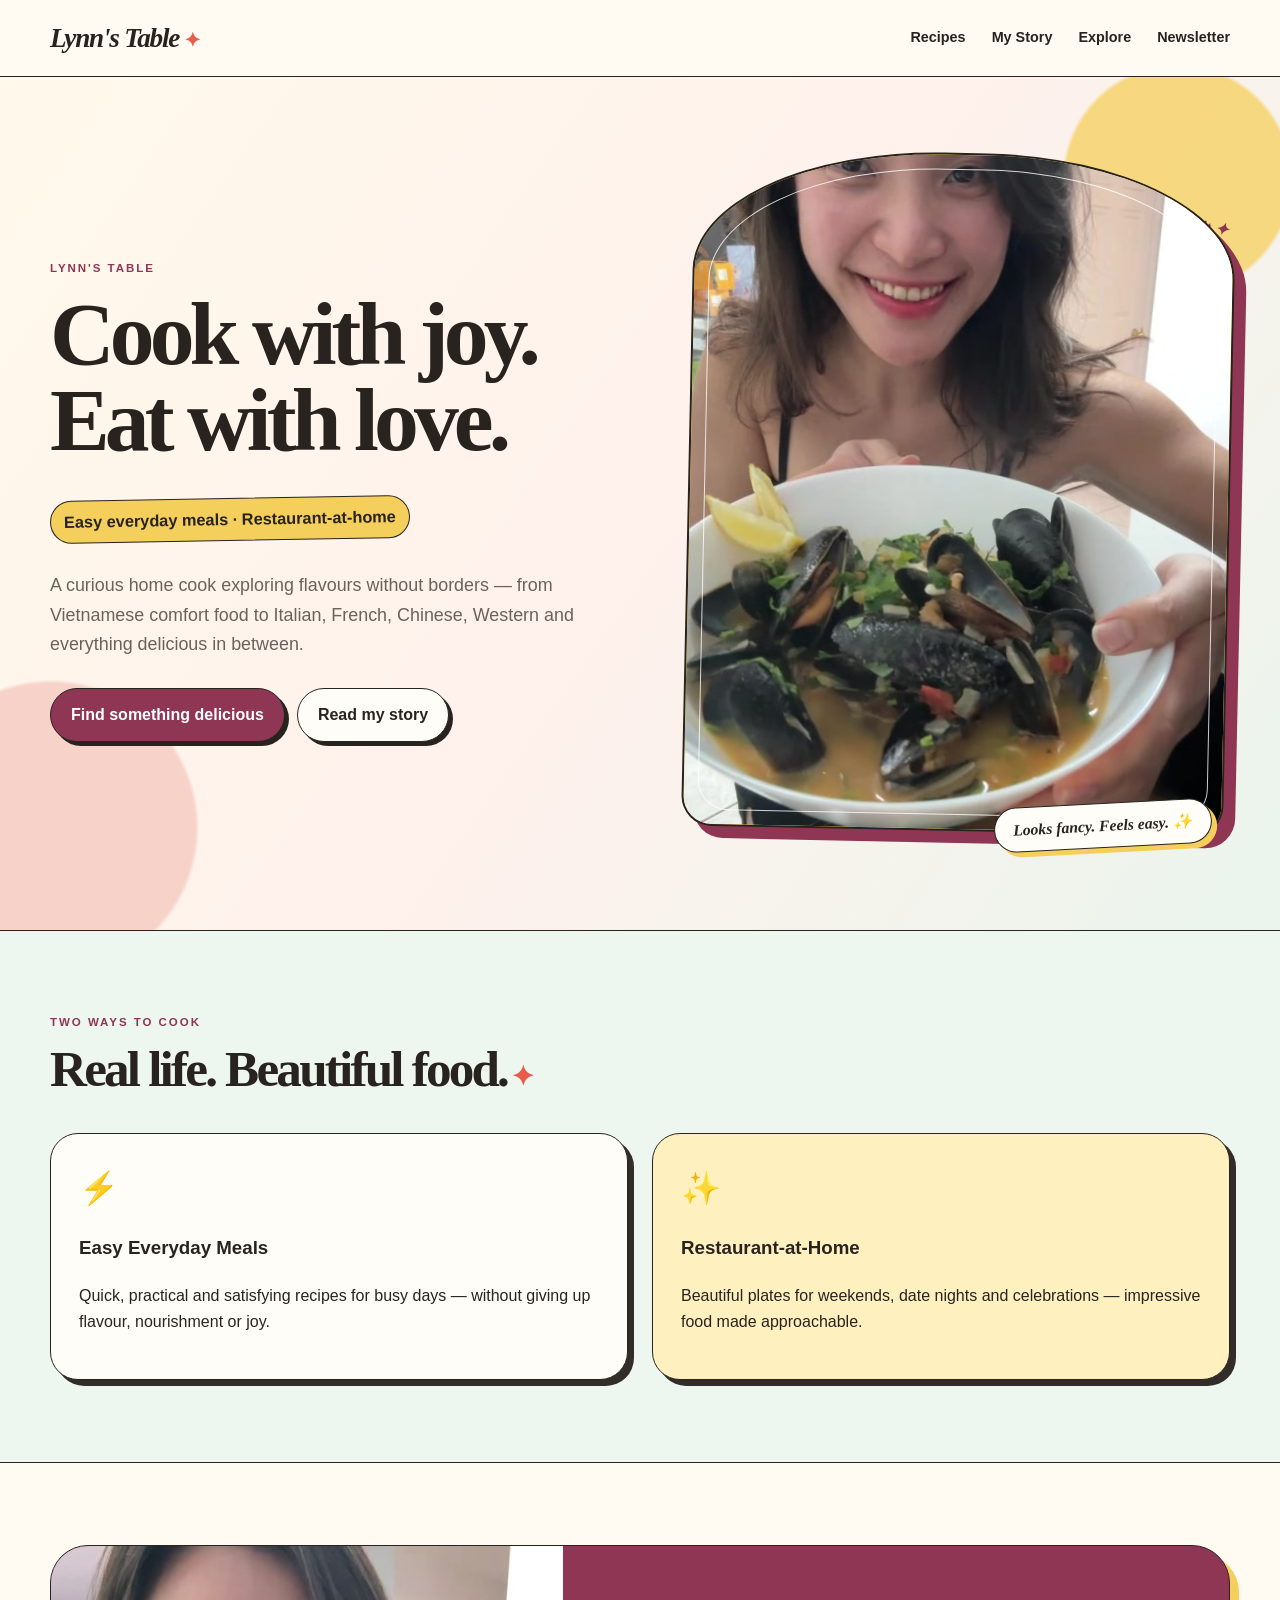
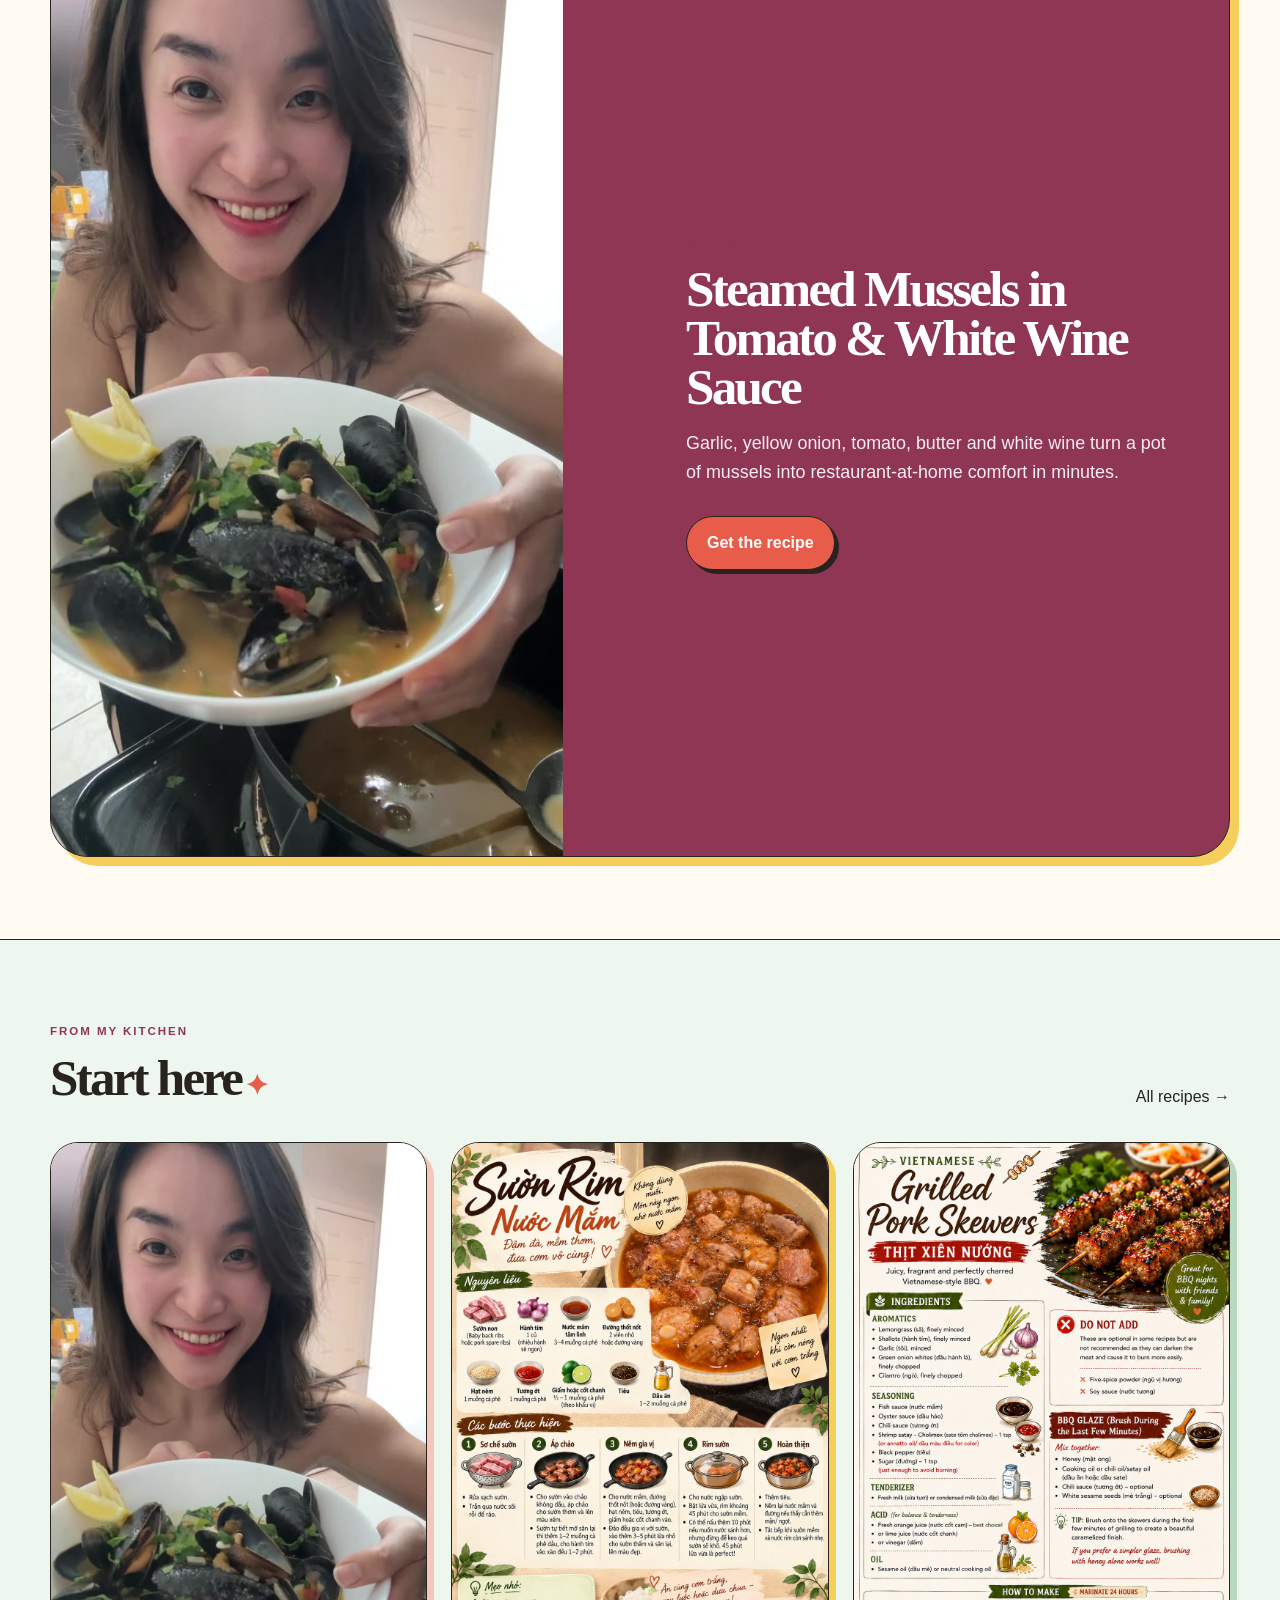
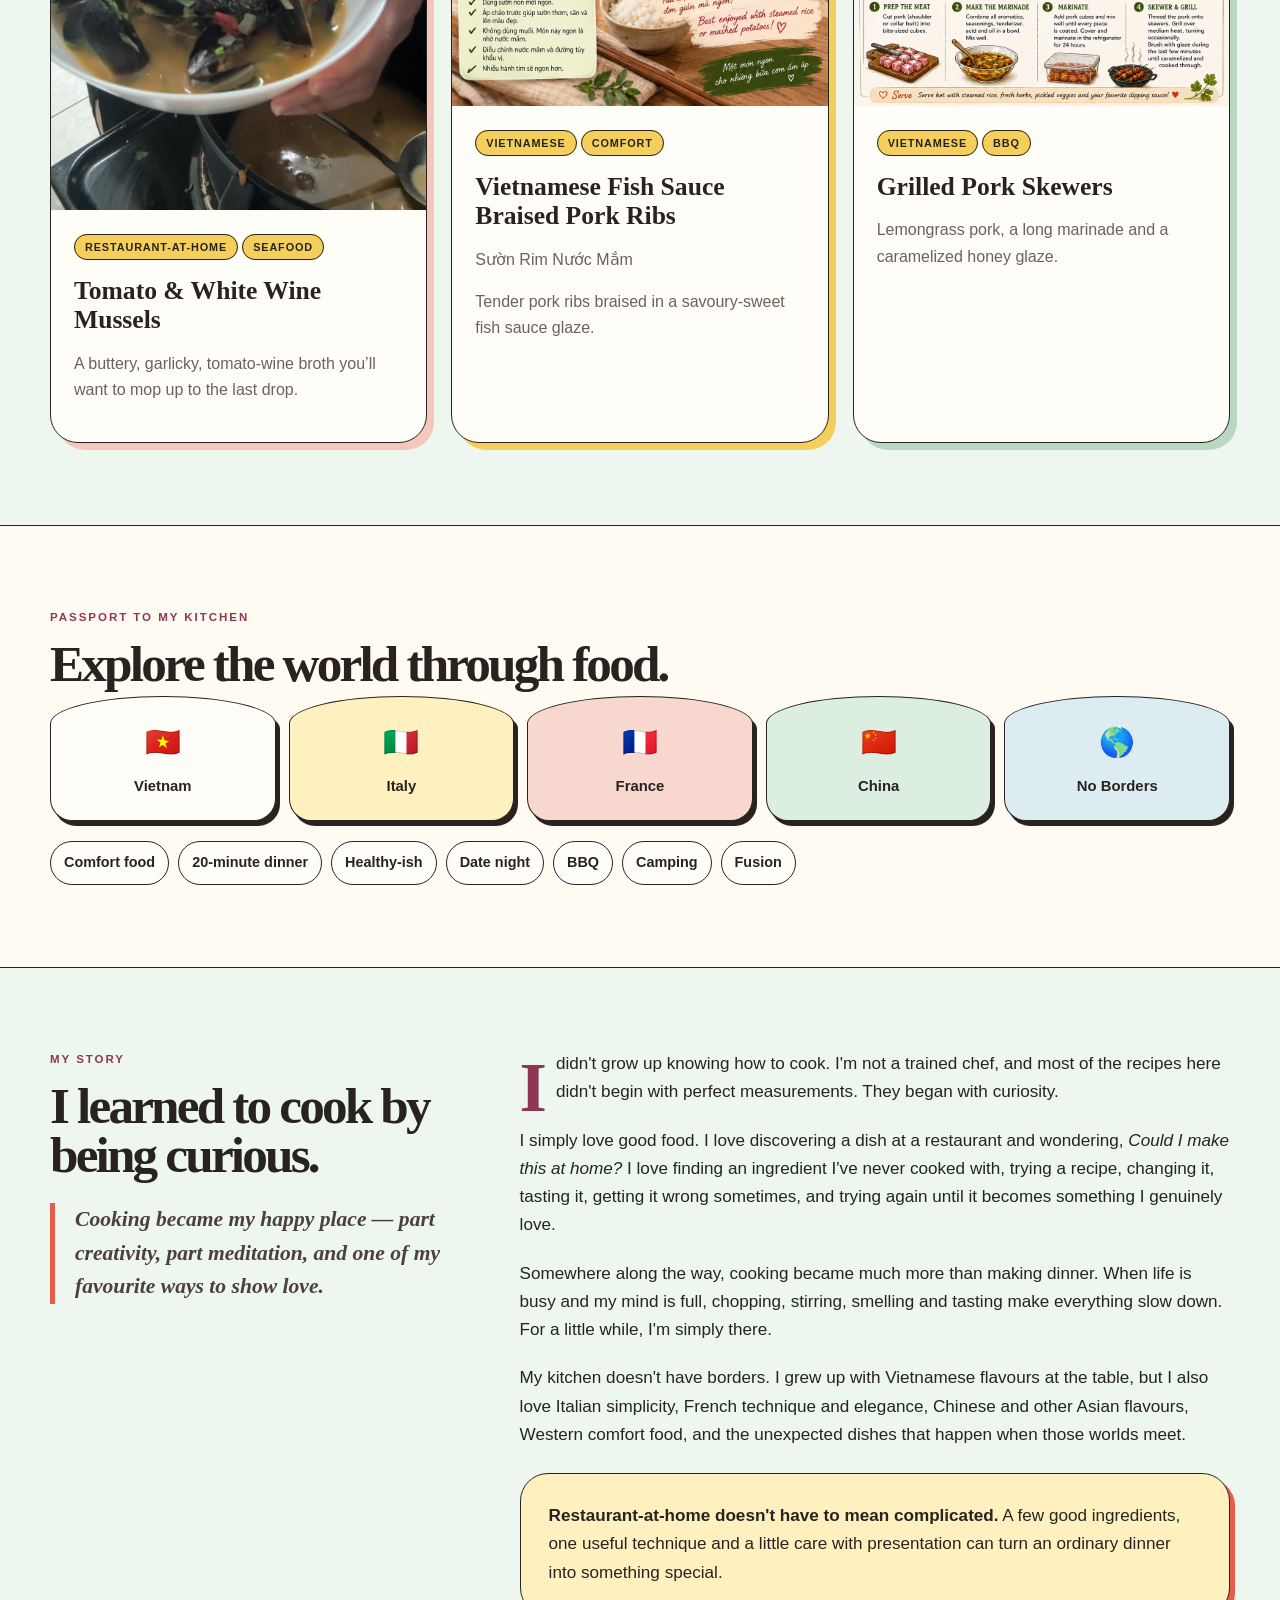
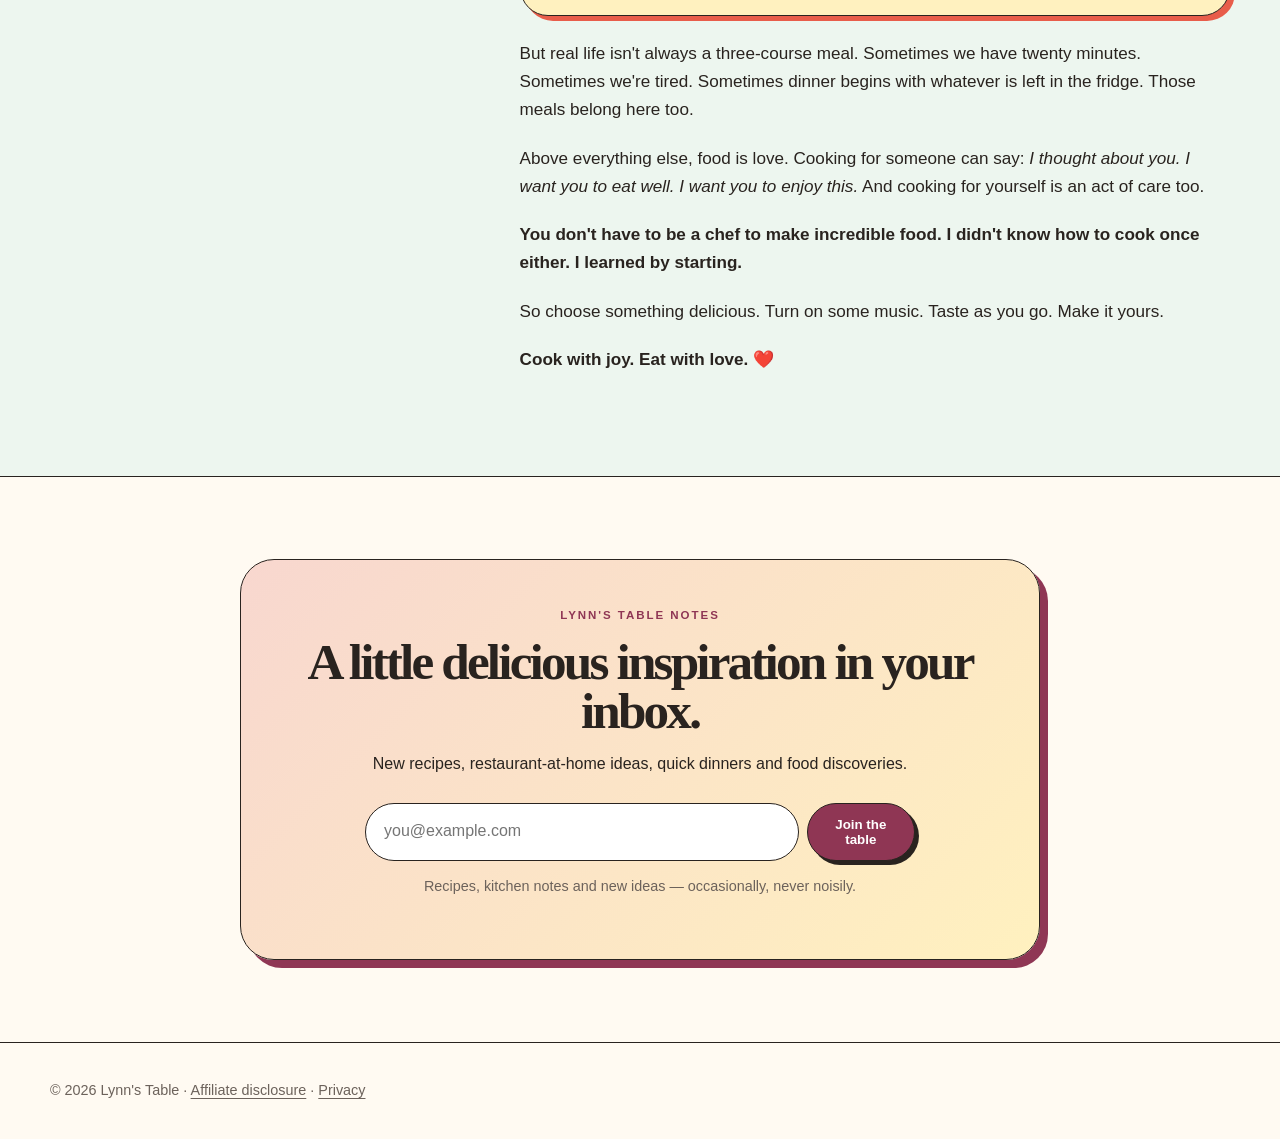
==== index.html @ 50ecd163 "Add files via upload Lynn's Table V5.2 — launch candidate" ====
<!doctype html><html lang="en"><head><meta charset="utf-8"><meta name="viewport" content="width=device-width,initial-scale=1"><title>Lynn's Table — Cook with joy. Eat with love.</title><meta name="description" content="Easy everyday meals and restaurant-at-home recipes inspired by flavours from around the world."><link rel="canonical" href="https://lynns-table.lytho-ht.workers.dev/"><meta property="og:type" content="website"><meta property="og:title" content="Lynn's Table — Cook with joy. Eat with love."><meta property="og:description" content="Easy everyday meals and restaurant-at-home recipes inspired by flavours from around the world."><meta property="og:url" content="https://lynns-table.lytho-ht.workers.dev/"><meta property="og:site_name" content="Lynn's Table"><meta name="twitter:card" content="summary_large_image"><link rel="stylesheet" href="style.css"></head><body><nav class="nav"><div class="container nav-inner"><a class="brand" href="index.html">Lynn's Table</a><div class="nav-links"><a href="recipes.html">Recipes</a><a href="index.html#story">My Story</a><a href="index.html#world">Explore</a><a href="index.html#newsletter">Newsletter</a></div><button class="menu-btn" aria-label="Open menu">☰</button></div></nav>
<header class="hero"><div class="container hero-grid"><div><div class="eyebrow">Lynn's Table</div><h1>Cook with joy.<br>Eat with love.</h1><div class="hero-sub">Easy everyday meals · Restaurant-at-home</div><p class="lead">A curious home cook exploring flavours without borders — from Vietnamese comfort food to Italian, French, Chinese, Western and everything delicious in between.</p><div class="cta-row"><a class="btn primary" href="recipes.html">Find something delicious</a><a class="btn ghost" href="#story">Read my story</a></div></div><div class="hero-visual"><div class="hero-frame"><img src="mussels-clean-7.jpg" alt="Lynn holding steamed mussels in tomato and white wine sauce"></div><div class="hero-note">Looks fancy. Feels easy. ✨</div></div></div></header>
<section class="section alt"><div class="container"><div class="section-head"><div><div class="eyebrow">Two ways to cook</div><h2>Real life. Beautiful food.</h2></div></div><div class="grid-2"><div class="promise"><div class="icon">⚡</div><h3>Easy Everyday Meals</h3><p>Quick, practical and satisfying recipes for busy days — without giving up flavour, nourishment or joy.</p></div><div class="promise"><div class="icon">✨</div><h3>Restaurant-at-Home</h3><p>Beautiful plates for weekends, date nights and celebrations — impressive food made approachable.</p></div></div></div></section>
<section class="section"><div class="container"><div class="feature-banner"><img src="mussels-clean-7.jpg" alt="Steamed mussels"><div class="feature-copy"><div class="eyebrow">New recipe</div><h2>Steamed Mussels in Tomato & White Wine Sauce</h2><p class="lead">Garlic, yellow onion, tomato, butter and white wine turn a pot of mussels into restaurant-at-home comfort in minutes.</p><div class="cta-row"><a class="btn coral" href="steamed-mussels.html">Get the recipe</a></div></div></div></div></section>
<section class="section alt"><div class="container"><div class="section-head"><div><div class="eyebrow">From my kitchen</div><h2>Start here</h2></div><a href="recipes.html">All recipes →</a></div><div class="grid-3"><a class="card" href="steamed-mussels.html"><img src="mussels-clean-7.jpg" alt="Steamed mussels"><div class="card-body"><span class="tag">Restaurant-at-home</span><span class="tag">Seafood</span><h3>Tomato & White Wine Mussels</h3><p>A buttery, garlicky, tomato-wine broth you’ll want to mop up to the last drop.</p></div></a><a class="card" href="suon-rim.html"><img src="suon-rim-card.png" alt="Vietnamese Fish Sauce Braised Pork Ribs recipe card"><div class="card-body"><span class="tag">Vietnamese</span><span class="tag">Comfort</span><h3>Vietnamese Fish Sauce Braised Pork Ribs</h3><p class="vn-name" lang="vi">Sườn Rim Nước Mắm</p><p>Tender pork ribs braised in a savoury-sweet fish sauce glaze.</p></div></a><a class="card" href="pork-skewers.html"><img src="pork-skewers-card.png" alt="Vietnamese pork skewers"><div class="card-body"><span class="tag">Vietnamese</span><span class="tag">BBQ</span><h3>Grilled Pork Skewers</h3><p>Lemongrass pork, a long marinade and a caramelized honey glaze.</p></div></a></div></div></section>
<section class="section" id="world"><div class="container"><div class="eyebrow">Passport to my kitchen</div><h2>Explore the world through food.</h2><div class="world-grid"><div class="world-card">🇻🇳<strong>Vietnam</strong></div><div class="world-card">🇮🇹<strong>Italy</strong></div><div class="world-card">🇫🇷<strong>France</strong></div><div class="world-card">🇨🇳<strong>China</strong></div><div class="world-card">🌎<strong>No Borders</strong></div></div><div class="chips" style="margin-top:20px"><span class="chip">Comfort food</span><span class="chip">20-minute dinner</span><span class="chip">Healthy-ish</span><span class="chip">Date night</span><span class="chip">BBQ</span><span class="chip">Camping</span><span class="chip">Fusion</span></div></div></section>
<section class="section alt" id="story"><div class="container story"><div class="story-sticky"><div class="eyebrow">My story</div><h2>I learned to cook by being curious.</h2><div class="quote">Cooking became my happy place — part creativity, part meditation, and one of my favourite ways to show love.</div></div><div class="story-copy"><p class="dropcap">I didn't grow up knowing how to cook. I'm not a trained chef, and most of the recipes here didn't begin with perfect measurements. They began with curiosity.</p><p>I simply love good food. I love discovering a dish at a restaurant and wondering, <em>Could I make this at home?</em> I love finding an ingredient I've never cooked with, trying a recipe, changing it, tasting it, getting it wrong sometimes, and trying again until it becomes something I genuinely love.</p><p>Somewhere along the way, cooking became much more than making dinner. When life is busy and my mind is full, chopping, stirring, smelling and tasting make everything slow down. For a little while, I'm simply there.</p><p>My kitchen doesn't have borders. I grew up with Vietnamese flavours at the table, but I also love Italian simplicity, French technique and elegance, Chinese and other Asian flavours, Western comfort food, and the unexpected dishes that happen when those worlds meet.</p><div class="callout"><strong>Restaurant-at-home doesn't have to mean complicated.</strong> A few good ingredients, one useful technique and a little care with presentation can turn an ordinary dinner into something special.</div><p>But real life isn't always a three-course meal. Sometimes we have twenty minutes. Sometimes we're tired. Sometimes dinner begins with whatever is left in the fridge. Those meals belong here too.</p><p>Above everything else, food is love. Cooking for someone can say: <em>I thought about you. I want you to eat well. I want you to enjoy this.</em> And cooking for yourself is an act of care too.</p><p><strong>You don't have to be a chef to make incredible food. I didn't know how to cook once either. I learned by starting.</strong></p><p>So choose something delicious. Turn on some music. Taste as you go. Make it yours.</p><p><strong>Cook with joy. Eat with love. ❤️</strong></p></div></div></section>
<section class="section" id="newsletter"><div class="container newsletter"><div class="eyebrow">Lynn's Table Notes</div><h2>A little delicious inspiration in your inbox.</h2><p>New recipes, restaurant-at-home ideas, quick dinners and food discoveries.</p><form id="newsletterForm"><input type="email" placeholder="you@example.com" required><button class="btn primary" type="submit">Join the table</button></form><p class="note">Recipes, kitchen notes and new ideas — occasionally, never noisily.</p></div></section>
<footer class="footer"><div class="container">© 2026 Lynn's Table · <a href="disclosure.html">Affiliate disclosure</a> · <a href="privacy.html">Privacy</a></div></footer><script src="script.js"></script></body></html>
---- style.css ----
*{box-sizing:border-box}html{scroll-behavior:smooth}
:root{
 --ink:#29231f;--cream:#fffaf2;--paper:#fffdf8;--tomato:#e85d4a;
 --butter:#f5cf5b;--sage:#b9d8c0;--blush:#f4c7bd;--wine:#8f3654;
 --sky:#b9dbe5;--line:#29231f;--muted:#6c625b;
}
body{margin:0;color:var(--ink);background:var(--cream);font-family:"Trebuchet MS","Avenir Next",Arial,sans-serif;line-height:1.65}
img,video{max-width:100%;display:block}a{color:inherit;text-decoration:none}
.container{width:min(1180px,calc(100% - 40px));margin:auto}
.nav{position:sticky;top:0;z-index:20;background:rgba(255,250,242,.92);backdrop-filter:blur(18px);border-bottom:1.5px solid var(--ink)}
.nav-inner{height:76px;display:flex;align-items:center;justify-content:space-between}
.brand{font-family:Georgia,"Times New Roman",serif;font-style:italic;font-weight:800;font-size:1.7rem;letter-spacing:-.045em}
.brand:after{content:" ✦";font-family:Arial;font-style:normal;color:var(--tomato);font-size:.75em}
.nav-links{display:flex;gap:26px;font-size:.9rem;font-weight:800}
.nav-links a{position:relative}.nav-links a:after{content:"";position:absolute;left:0;right:100%;bottom:-5px;height:3px;background:var(--tomato);transition:.2s}
.nav-links a:hover:after{right:0}.menu-btn{display:none;border:0;background:none;font-size:1.5rem}
.hero{position:relative;overflow:hidden;padding:76px 0 82px;background:
 radial-gradient(circle at 92% 12%,rgba(245,207,91,.75) 0 8%,transparent 8.3%),
 radial-gradient(circle at 4% 88%,rgba(244,199,189,.75) 0 10%,transparent 10.3%),
 linear-gradient(125deg,#fff9eb 0%,#fff1ec 52%,#eaf5ed 100%)}
.hero:before{content:"bon appétit ✦";position:absolute;right:4%;top:16%;font:italic 700 1.05rem Georgia,serif;color:var(--wine);transform:rotate(8deg)}
.hero-grid,.recipe-hero{display:grid;grid-template-columns:1.03fr .97fr;gap:62px;align-items:center}
.eyebrow{text-transform:uppercase;letter-spacing:.17em;font-size:.72rem;font-weight:900;color:var(--wine);margin-bottom:12px}
.hero h1,.recipe-hero h1,h1,h2{font-family:Georgia,"Times New Roman",serif;letter-spacing:-.055em;line-height:.96;margin:.15em 0}
.hero h1{font-size:clamp(3.7rem,7vw,6.8rem);font-weight:800}
.hero h1 br+*{} h2{font-size:clamp(2.25rem,4vw,3.9rem)}
.hero-sub{display:inline-block;font-weight:900;font-size:1.02rem;margin:22px 0 12px;background:var(--butter);padding:7px 13px;border:1.5px solid var(--ink);border-radius:999px;transform:rotate(-1deg)}
.lead{font-size:1.12rem;color:var(--muted);max-width:720px}
.hero-frame{position:relative;border:2px solid var(--ink);border-radius:46% 46% 30px 30px/18% 18% 30px 30px;overflow:hidden;box-shadow:12px 12px 0 var(--wine);aspect-ratio:4/5;background:var(--butter);transform:rotate(1.2deg)}
.hero-frame:after{content:"";position:absolute;inset:14px;border:1px solid rgba(255,255,255,.8);border-radius:inherit;pointer-events:none}
.hero-frame img{width:100%;height:100%;object-fit:cover}
.hero-note{margin:-28px 18px 0 auto;width:max-content;position:relative;background:var(--paper);padding:12px 18px;border:1.5px solid var(--ink);border-radius:999px;box-shadow:5px 5px 0 var(--butter);font:italic 800 .98rem Georgia,serif;transform:rotate(-3deg)}
.cta-row{display:flex;flex-wrap:wrap;gap:12px;margin-top:28px}
.btn{display:inline-flex;align-items:center;justify-content:center;padding:13px 20px;border-radius:999px;font-weight:900;border:1.7px solid var(--ink);cursor:pointer;box-shadow:4px 4px 0 var(--ink);transition:.16s}
.btn:hover{transform:translate(2px,2px);box-shadow:2px 2px 0 var(--ink)}
.btn.primary{background:var(--wine);color:#fff}.btn.coral{background:var(--tomato);color:#fff}.btn.ghost{background:var(--paper)}
.section{padding:82px 0}.section.alt{background:#edf6ef;border-top:1.5px solid var(--ink);border-bottom:1.5px solid var(--ink)}
.section-head{display:flex;justify-content:space-between;align-items:flex-end;gap:20px;margin-bottom:32px}
.section-head h2:after{content:" ✦";color:var(--tomato);font-size:.55em}
.grid-2{display:grid;grid-template-columns:repeat(2,1fr);gap:24px}.grid-3{display:grid;grid-template-columns:repeat(3,1fr);gap:24px}
.promise,.panel,.callout,.recipe-card{background:var(--paper);border:1.5px solid var(--ink);border-radius:28px;padding:28px;box-shadow:6px 6px 0 rgba(41,35,31,.95)}
.promise:nth-child(2n){background:#fff1bf}.promise .icon{font-size:2rem}
.card{background:var(--paper);border:1.5px solid var(--ink);border-radius:28px;overflow:hidden;transition:.18s;display:block;box-shadow:7px 7px 0 var(--blush)}
.card:nth-child(2){box-shadow:7px 7px 0 var(--butter)}.card:nth-child(3){box-shadow:7px 7px 0 var(--sage)}
.card:hover{transform:translate(-2px,-5px);box-shadow:10px 12px 0 var(--wine)}
.card img{width:100%;aspect-ratio:4/3;object-fit:cover}.card-body{padding:21px}
.tag{font-size:.68rem;font-weight:900;text-transform:uppercase;letter-spacing:.08em;background:var(--butter);padding:6px 10px;border:1.3px solid var(--ink);border-radius:999px;margin-right:4px}
.card h3{font:800 1.55rem/1.15 Georgia,serif;margin:16px 0 7px}.card p{color:var(--muted)}
.world-grid{display:grid;grid-template-columns:repeat(5,1fr);gap:13px}
.world-card{padding:22px;border-radius:50% 50% 22px 22px/22% 22% 22px 22px;background:var(--paper);border:1.5px solid var(--ink);font-size:1.8rem;display:grid;gap:7px;box-shadow:4px 5px 0 var(--ink);text-align:center}
.world-card:nth-child(2){background:#fff1bf}.world-card:nth-child(3){background:#f8d7cf}.world-card:nth-child(4){background:#dceee0}.world-card:nth-child(5){background:#dcecf1}.world-card strong{font-size:.93rem}
.chips{display:flex;gap:9px;flex-wrap:wrap}.chip{padding:9px 13px;border:1.5px solid var(--ink);border-radius:999px;background:var(--paper);font-size:.9rem;font-weight:800}
.story{display:grid;grid-template-columns:.72fr 1.28fr;gap:70px}.story-sticky{position:sticky;top:110px;align-self:start}
.quote{font:italic 700 1.35rem/1.55 Georgia,serif;color:#4c403b;border-left:5px solid var(--tomato);padding-left:20px;margin-top:24px}
.story-copy{font-size:1.07rem}.story-copy p{margin:0 0 20px}.dropcap:first-letter{font:800 4.4rem/.72 Georgia,serif;float:left;padding:12px 9px 0 0;color:var(--wine)}
.callout{background:#fff1bf;margin:24px 0;box-shadow:5px 5px 0 var(--tomato)}
.newsletter{text-align:center;max-width:800px;padding:46px;border:1.5px solid var(--ink);border-radius:34px;background:linear-gradient(135deg,#f8d7cf,#fff1bf);box-shadow:8px 8px 0 var(--wine)}
.newsletter form{display:flex;gap:8px;margin:25px auto 0;max-width:550px}.newsletter input,.searchbar input{width:100%;border:1.5px solid var(--ink);border-radius:999px;padding:14px 18px;background:#fff;font:inherit}
.footer{padding:36px 0;border-top:1.5px solid var(--ink);color:var(--muted);font-size:.9rem}
.recipe-hero{padding:64px 0 46px}.recipe-hero>img,.recipe-hero .media{border:2px solid var(--ink);border-radius:38px 38px 38px 10px;width:100%;max-height:650px;object-fit:cover;box-shadow:10px 10px 0 var(--blush);background:var(--butter);min-height:360px;transform:rotate(.6deg)}
.recipe-hero h1{font-size:clamp(3rem,5.6vw,5.6rem);font-weight:800}.recipe-meta{display:flex;gap:9px;flex-wrap:wrap;margin:20px 0}
.meta{font-size:.84rem;background:#e6f2e9;border:1.3px solid var(--ink);border-radius:999px;padding:8px 12px;font-weight:900}
.recipe-layout{display:grid;grid-template-columns:.8fr 1.2fr;gap:30px;padding:24px 0 72px}.panel h2{font-size:2rem}.panel ul{padding-left:20px}.panel li{margin:8px 0}
.step{display:grid;grid-template-columns:44px 1fr;gap:14px;padding:17px 0;border-bottom:1.5px dashed #cdbfb6}
.step-num{width:38px;height:38px;border-radius:50%;background:var(--tomato);color:#fff;border:1.5px solid var(--ink);display:grid;place-items:center;font-weight:900;box-shadow:2px 2px 0 var(--ink)}
.step h3{font-family:Georgia,serif;margin:2px 0 4px}.step p{margin:0;color:var(--muted)}
.recipe-tools{display:flex;gap:9px;flex-wrap:wrap;margin:18px 0}
.video-wrap{position:relative;border:2px solid var(--ink);border-radius:32px;overflow:hidden;background:#1f1b19;box-shadow:9px 9px 0 var(--butter);max-width:430px;margin:auto}
.video-wrap:before{content:"playful kitchen cut ✦";position:absolute;z-index:2;left:14px;top:14px;background:rgba(255,250,242,.92);border:1px solid var(--ink);border-radius:999px;padding:5px 10px;font:italic 700 .78rem Georgia,serif}
.video-wrap video{width:100%;aspect-ratio:9/16;max-height:760px;object-fit:contain;margin:auto}
.vi-section{margin:34px 0 82px;padding:38px;background:#e8f3ea;border:1.5px solid var(--ink);border-radius:30px;box-shadow:7px 7px 0 var(--sage)}
.vi-section h2{font-size:2.3rem}.vi-grid{display:grid;grid-template-columns:.85fr 1.15fr;gap:24px}
.searchbar{max-width:720px;margin:22px 0 34px}.search-empty{display:none;padding:28px;border:1.5px dashed var(--ink);border-radius:20px;text-align:center}
.note{font-size:.9rem;color:var(--muted)}.print-only{display:none}.about-mini{padding:26px;border-radius:24px;background:var(--wine);color:white}.about-mini p{color:#f8ecef}
.recipe-card .small{color:var(--muted);font-size:.92rem}.recipe-card hr{border:0;border-top:1.5px dashed #cdbfb6;margin:20px 0}.recipe-card h3{font:800 1.7rem Georgia,serif;margin:0 0 10px}
.recipe-card .recipe-list{columns:2;column-gap:32px}.recipe-card .recipe-list li{break-inside:avoid}
.feature-banner{display:grid;grid-template-columns:1fr 1fr;gap:0;align-items:center;background:var(--wine);color:#fff;border:1.5px solid var(--ink);border-radius:38px;overflow:hidden;box-shadow:9px 9px 0 var(--butter)}
.feature-banner img{height:100%;min-height:460px;object-fit:cover}.feature-copy{padding:46px}.feature-copy .lead{color:#f8edf0}.footer a{text-decoration:underline;text-underline-offset:3px}
@media(max-width:850px){.hero-grid,.recipe-hero,.recipe-layout,.story,.feature-banner,.vi-grid{grid-template-columns:1fr}.nav-links{display:none;position:absolute;left:0;right:0;top:75px;background:var(--cream);padding:20px;border-bottom:1.5px solid var(--ink)}.nav-links.open{display:grid}.menu-btn{display:block}.hero{padding-top:50px}.hero-frame{max-width:560px}.world-grid{grid-template-columns:repeat(3,1fr)}.story-sticky{position:static}.recipe-hero>img{max-height:560px}.feature-banner img{min-height:340px}.recipe-layout{padding-top:8px}}
@media(max-width:620px){.container{width:min(100% - 26px,1180px)}.section{padding:58px 0}.hero h1{font-size:3.45rem}.grid-2,.grid-3{grid-template-columns:1fr}.world-grid{grid-template-columns:1fr 1fr}.newsletter{padding:28px 20px}.newsletter form{flex-direction:column}.panel,.vi-section,.recipe-card{padding:21px}.recipe-card .recipe-list{columns:1}.section-head{align-items:flex-start;flex-direction:column}.nav-inner{height:68px}.nav-links{top:67px}.feature-copy{padding:28px}.recipe-hero h1{font-size:3.05rem}.hero:before{display:none}}
@media print{.nav,.footer,.video-wrap,.recipe-tools,.vi-section{display:none!important}.recipe-layout{display:block}.panel,.recipe-card{box-shadow:none;border:1px solid #aaa}.print-only{display:block}}


/* V5.1 — recipe-card visibility + Vietnamese typography fixes */
:root{--display-font:Cambria,"Times New Roman","Noto Serif",serif}
h1,h2,.hero h1,.recipe-hero h1,.card h3,.panel h2,.recipe-card h3,.step h3,
.brand,.quote,.hero-note{font-family:var(--display-font)}
[lang="vi"],.vi-section,.vn-name,.recipe-vn-title{
  font-family:"Segoe UI","Arial","Noto Sans",sans-serif;
  font-variant-ligatures:none;
  text-rendering:optimizeLegibility;
}
.vi-section h2,.vi-section h3{
  font-family:"Segoe UI","Arial","Noto Sans",sans-serif;
  letter-spacing:-.025em;
  line-height:1.18;
}
.recipe-vn-title{
  margin:.5rem 0 1rem;
  font-size:1.35rem;
  font-weight:800;
  color:var(--wine);
}
.recipe-index-grid{
  display:grid;
  grid-template-columns:repeat(2,minmax(0,1fr));
  gap:34px;
  align-items:start;
}
.recipe-index-grid .card{
  overflow:hidden;
  border-radius:30px;
}
.recipe-index-grid .card img{
  width:100%;
  height:auto;
  aspect-ratio:auto;
  object-fit:contain;
  object-position:top center;
  background:#f8f1e7;
  border-bottom:1.5px solid var(--ink);
}
.recipe-index-grid .card-body{padding:24px 26px 28px}
.recipe-index-grid .card h3{
  font-size:clamp(1.6rem,2.2vw,2.25rem);
  line-height:1.08;
  margin:17px 0 8px;
}
.recipe-index-grid .card p{
  font-size:1.02rem;
  line-height:1.55;
  margin:.4rem 0 0;
}
.recipe-index-grid .vn-name{
  color:var(--wine);
  font-size:1.05rem;
  font-weight:800;
  margin-top:0;
}
.recipe-hero .full-recipe-art{
  width:100%;
  height:auto;
  max-height:none;
  min-height:0;
  object-fit:contain;
  object-position:top center;
  aspect-ratio:auto;
  background:#f8f1e7;
}
@media(max-width:760px){
 .recipe-index-grid{grid-template-columns:1fr;gap:28px}
 .recipe-index-grid .card h3{font-size:1.7rem}
}


/* V5.2 launch-candidate polish */
:focus-visible{outline:3px solid var(--wine);outline-offset:4px}
.nav-links a,.btn,.card{touch-action:manipulation}
.vn-name{font-family:"Segoe UI","Arial","Noto Sans",sans-serif!important}
.grid-3 .card img{
  height:auto;
  aspect-ratio:auto;
  object-fit:contain;
  object-position:top center;
}
.grid-3 .card-body{padding:23px}
.grid-3 .card h3{font-size:clamp(1.45rem,2vw,1.85rem)}
@media(max-width:850px){
 .grid-3{grid-template-columns:1fr}
 .grid-3 .card{max-width:680px;width:100%;margin-inline:auto}
}
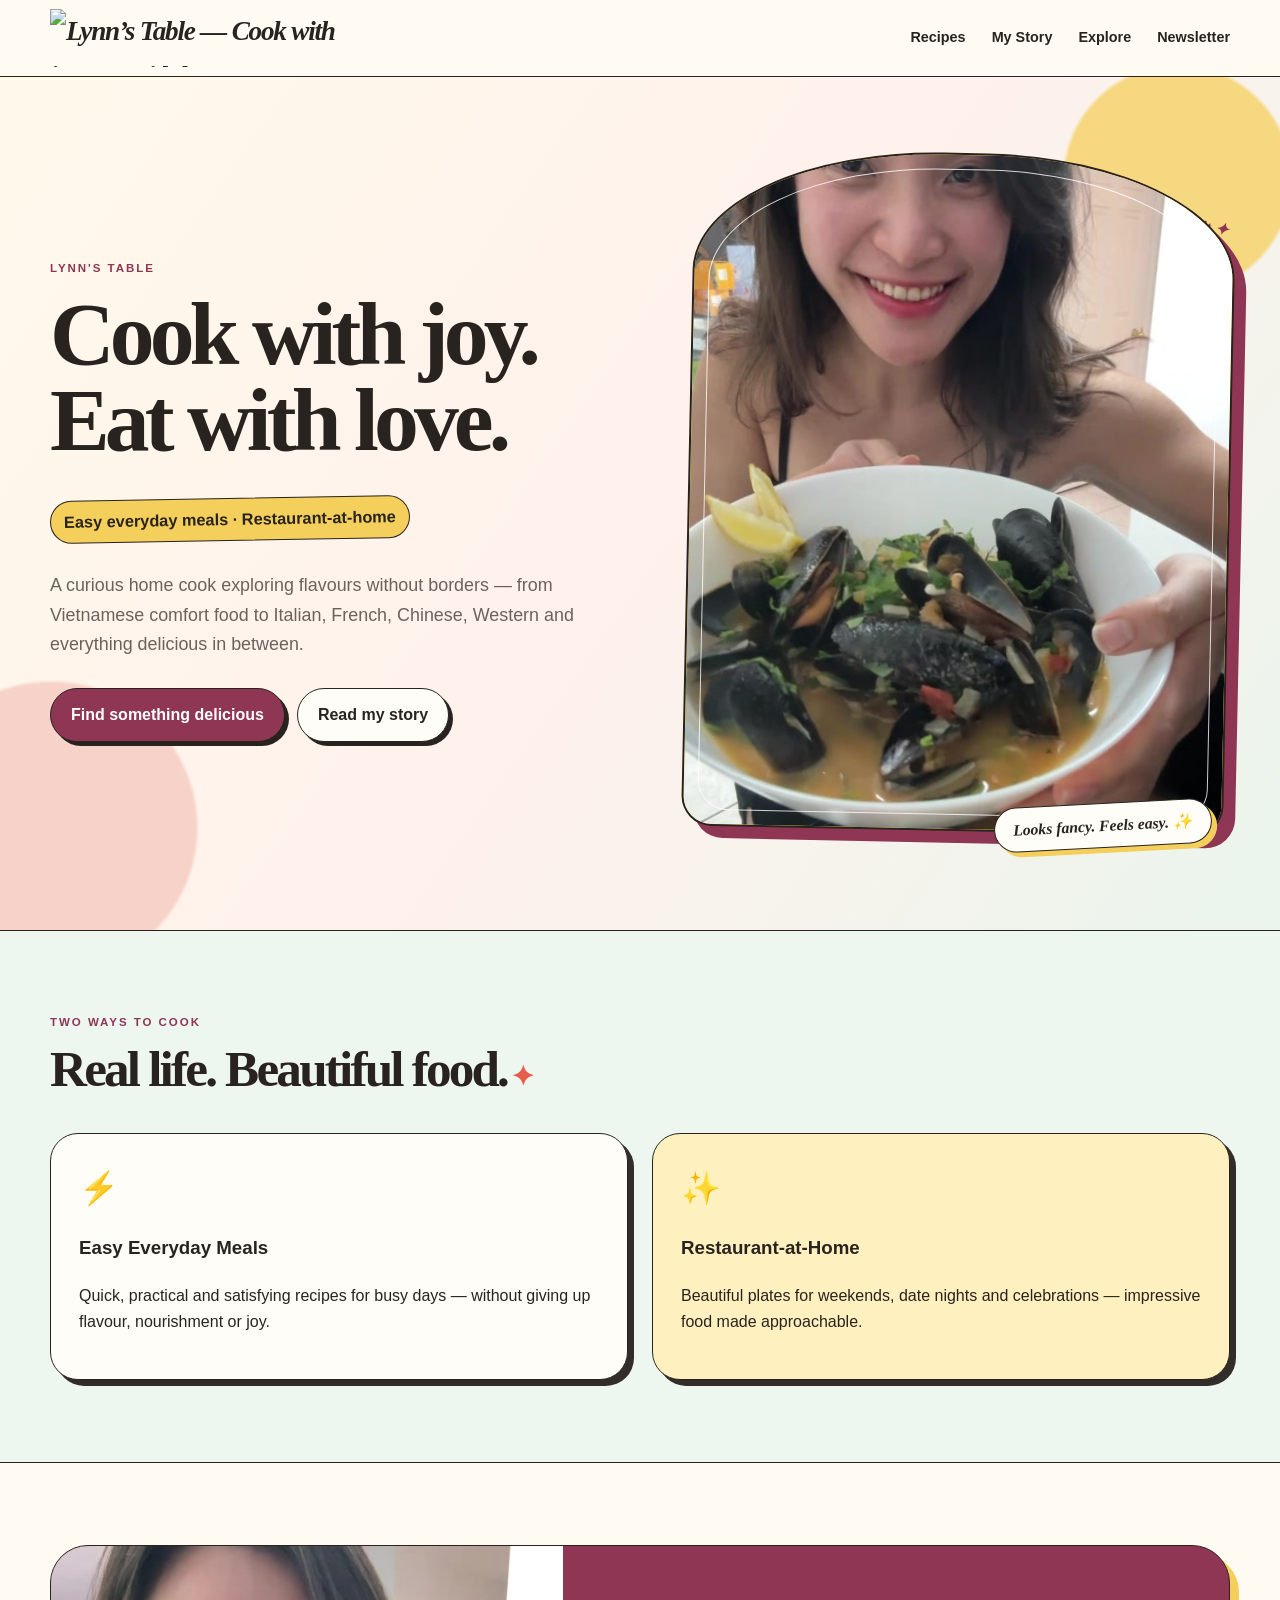
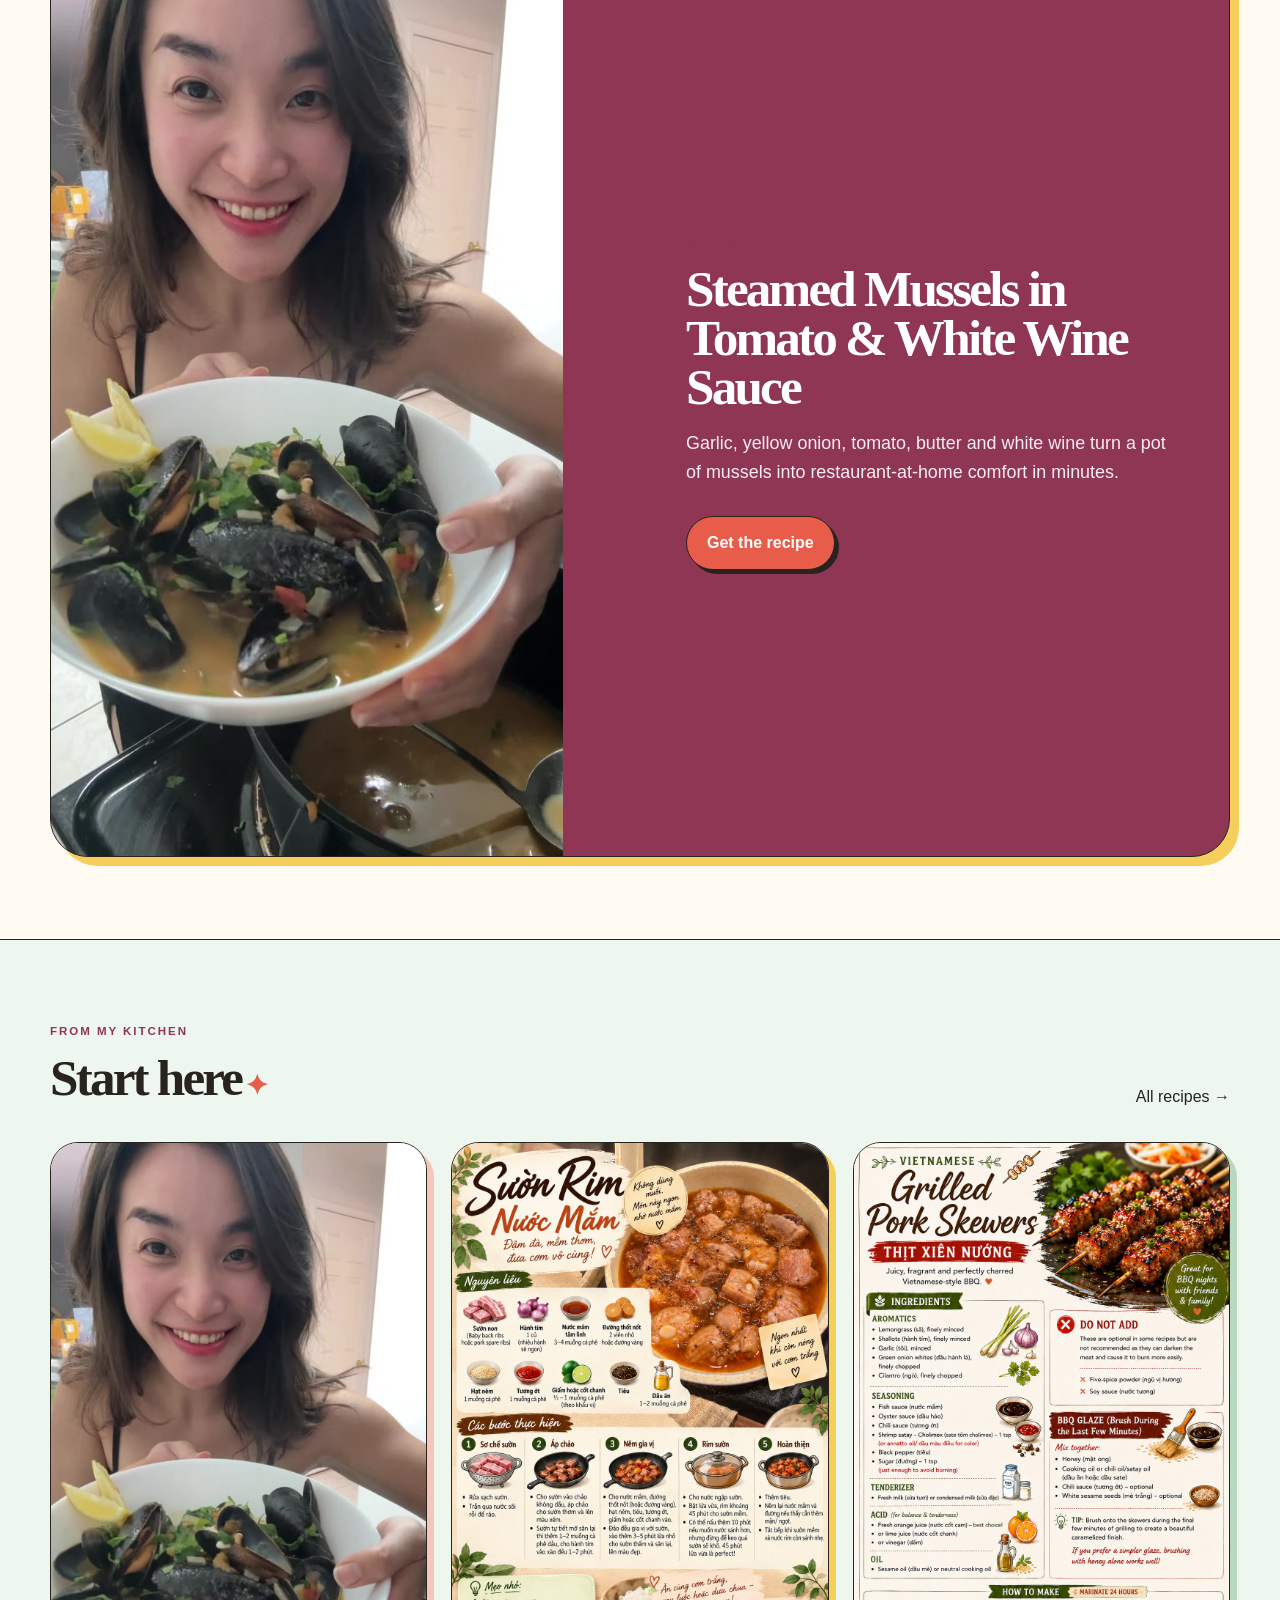
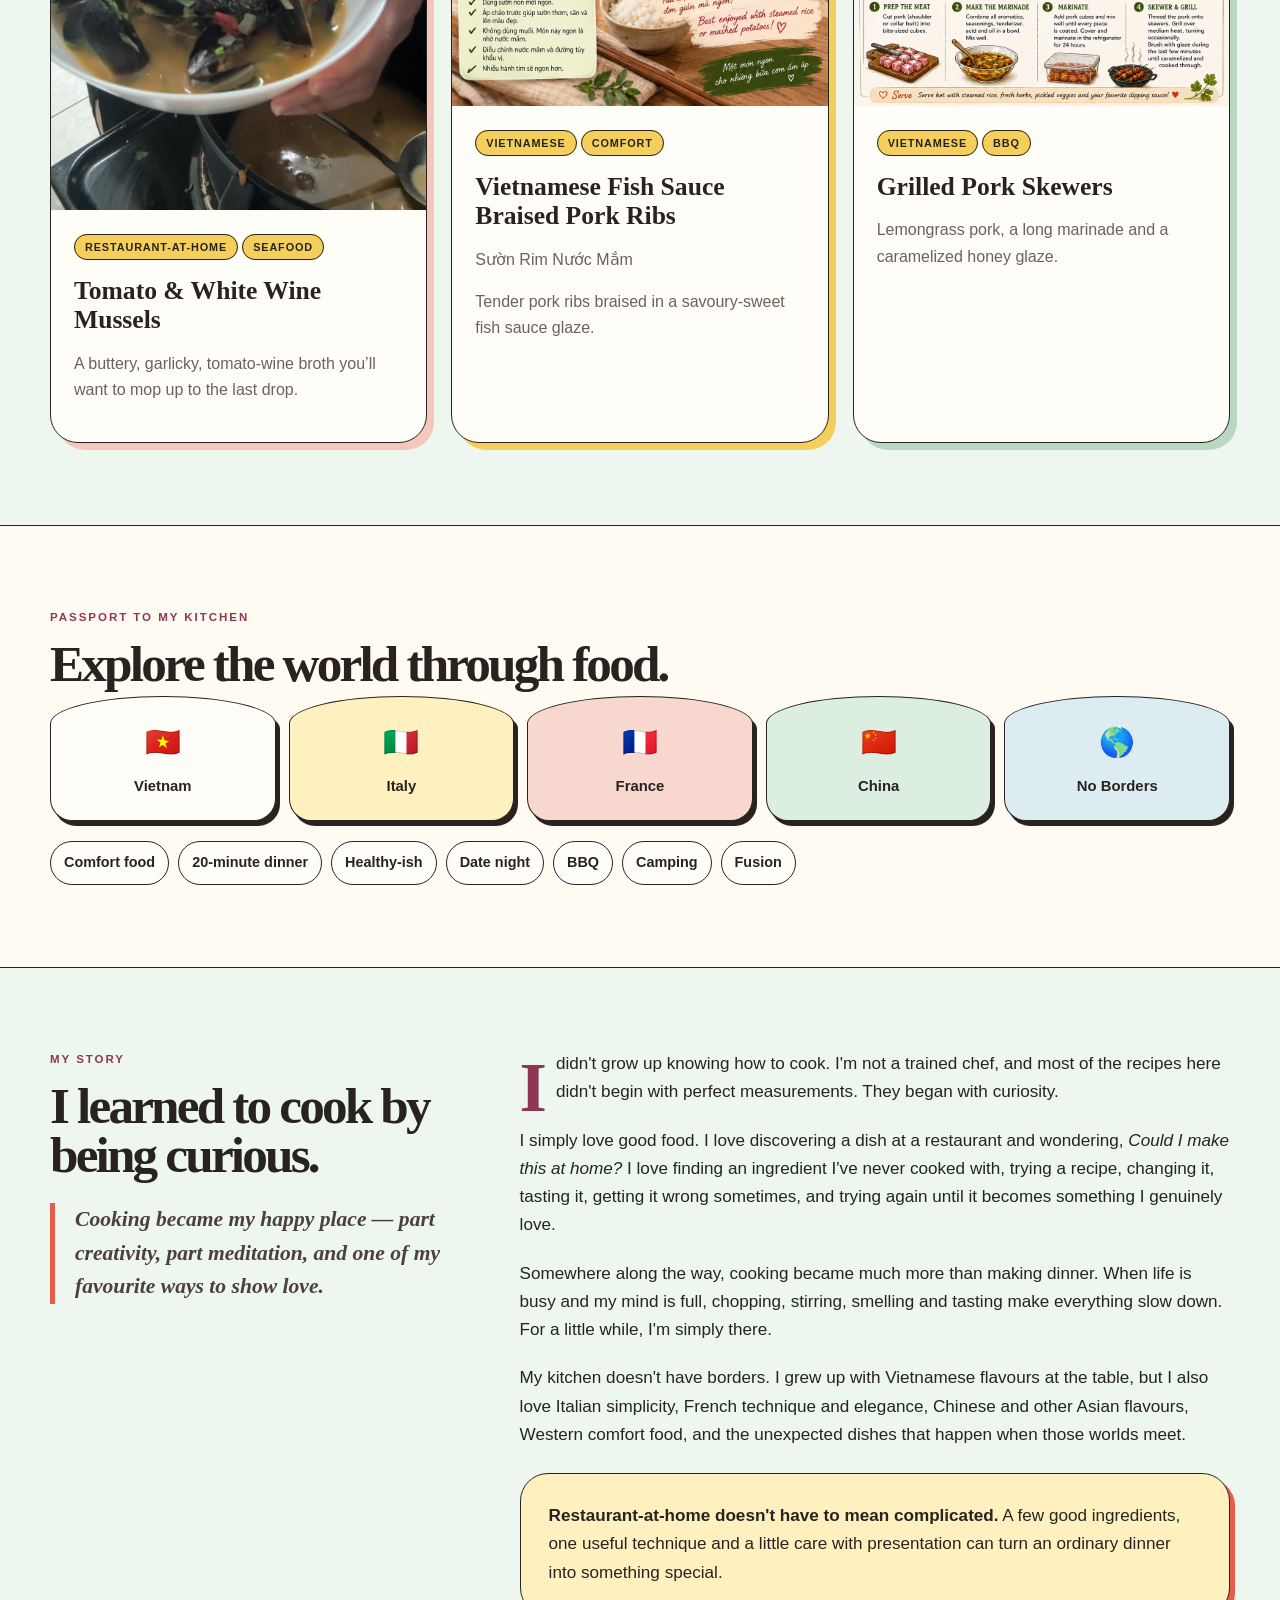
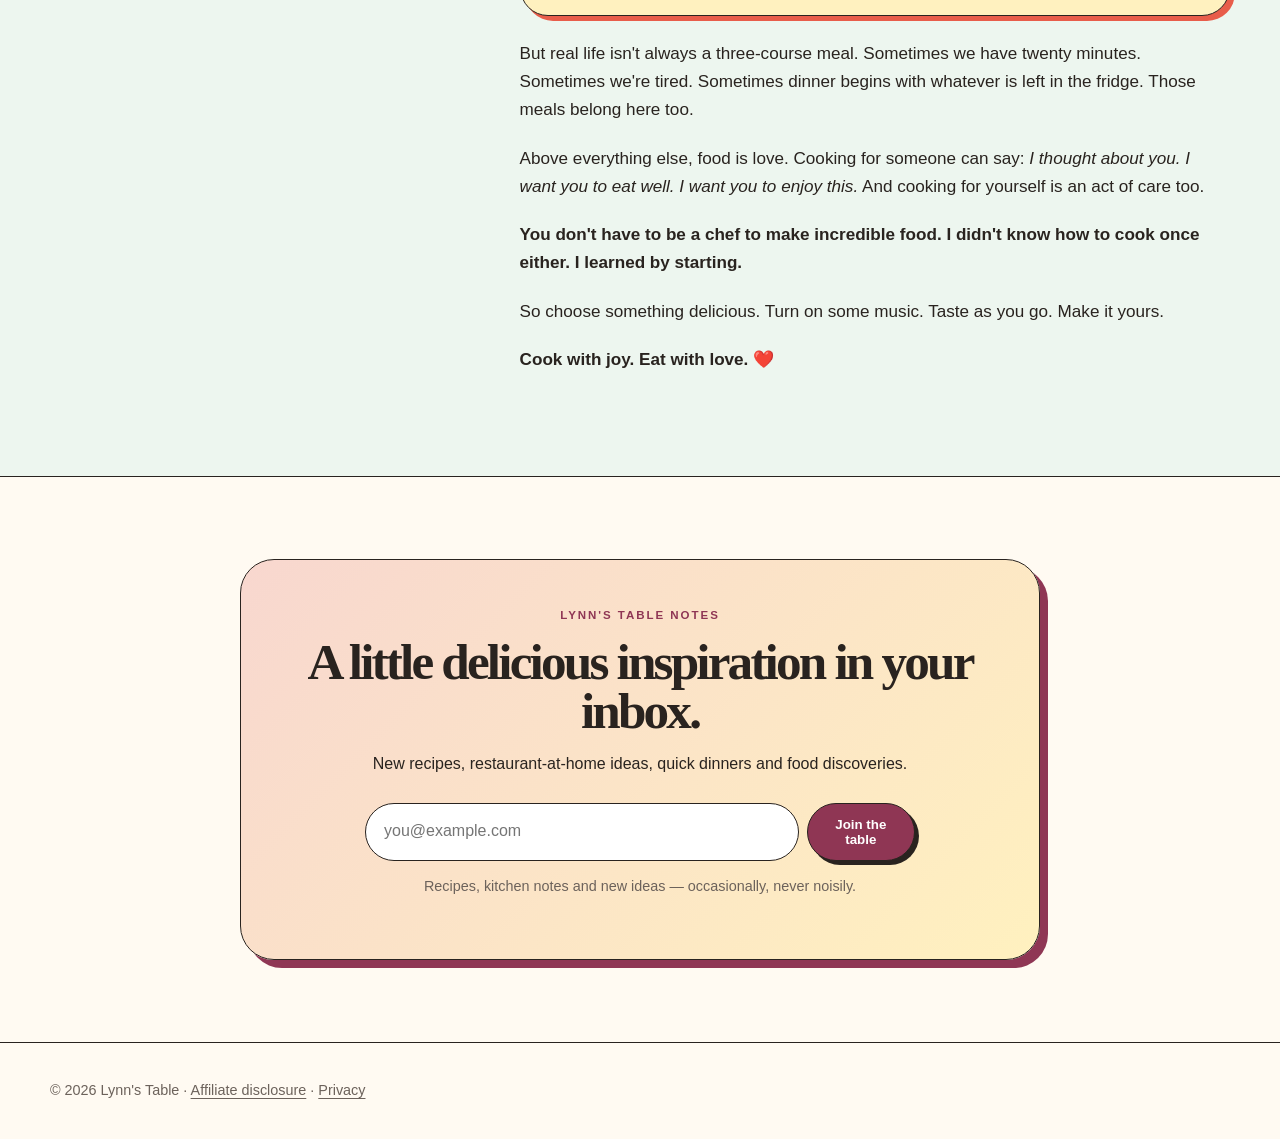
==== commit b9f77fa5: "Add files via upload Add Lynn's Table V5.3 brand identity" ====
--- a/index.html
+++ b/index.html
@@ -1,4 +1,4 @@
-<!doctype html><html lang="en"><head><meta charset="utf-8"><meta name="viewport" content="width=device-width,initial-scale=1"><title>Lynn's Table — Cook with joy. Eat with love.</title><meta name="description" content="Easy everyday meals and restaurant-at-home recipes inspired by flavours from around the world."><link rel="canonical" href="https://lynns-table.lytho-ht.workers.dev/"><meta property="og:type" content="website"><meta property="og:title" content="Lynn's Table — Cook with joy. Eat with love."><meta property="og:description" content="Easy everyday meals and restaurant-at-home recipes inspired by flavours from around the world."><meta property="og:url" content="https://lynns-table.lytho-ht.workers.dev/"><meta property="og:site_name" content="Lynn's Table"><meta name="twitter:card" content="summary_large_image"><link rel="stylesheet" href="style.css"></head><body><nav class="nav"><div class="container nav-inner"><a class="brand" href="index.html">Lynn's Table</a><div class="nav-links"><a href="recipes.html">Recipes</a><a href="index.html#story">My Story</a><a href="index.html#world">Explore</a><a href="index.html#newsletter">Newsletter</a></div><button class="menu-btn" aria-label="Open menu">☰</button></div></nav>
+<!doctype html><html lang="en"><head><meta charset="utf-8"><meta name="viewport" content="width=device-width,initial-scale=1"><title>Lynn's Table — Cook with joy. Eat with love.</title><meta name="description" content="Easy everyday meals and restaurant-at-home recipes inspired by flavours from around the world."><link rel="canonical" href="https://lynns-table.lytho-ht.workers.dev/"><meta property="og:type" content="website"><meta property="og:title" content="Lynn's Table — Cook with joy. Eat with love."><meta property="og:description" content="Easy everyday meals and restaurant-at-home recipes inspired by flavours from around the world."><meta property="og:url" content="https://lynns-table.lytho-ht.workers.dev/"><meta property="og:site_name" content="Lynn's Table"><meta name="twitter:card" content="summary_large_image"><link rel="stylesheet" href="style.css"><link rel="icon" type="image/png" href="assets/brand/favicon.png"><link rel="apple-touch-icon" href="assets/brand/apple-touch-icon.png"></head><body><nav class="nav"><div class="container nav-inner"><a class="brand brand-image" href="index.html" aria-label="Lynn’s Table home"><img src="assets/brand/logo-primary.png" alt="Lynn’s Table — Cook with joy. Eat with love."></a><div class="nav-links"><a href="recipes.html">Recipes</a><a href="index.html#story">My Story</a><a href="index.html#world">Explore</a><a href="index.html#newsletter">Newsletter</a></div><button class="menu-btn" aria-label="Open menu">☰</button></div></nav>
 <header class="hero"><div class="container hero-grid"><div><div class="eyebrow">Lynn's Table</div><h1>Cook with joy.<br>Eat with love.</h1><div class="hero-sub">Easy everyday meals · Restaurant-at-home</div><p class="lead">A curious home cook exploring flavours without borders — from Vietnamese comfort food to Italian, French, Chinese, Western and everything delicious in between.</p><div class="cta-row"><a class="btn primary" href="recipes.html">Find something delicious</a><a class="btn ghost" href="#story">Read my story</a></div></div><div class="hero-visual"><div class="hero-frame"><img src="mussels-clean-7.jpg" alt="Lynn holding steamed mussels in tomato and white wine sauce"></div><div class="hero-note">Looks fancy. Feels easy. ✨</div></div></div></header>
 <section class="section alt"><div class="container"><div class="section-head"><div><div class="eyebrow">Two ways to cook</div><h2>Real life. Beautiful food.</h2></div></div><div class="grid-2"><div class="promise"><div class="icon">⚡</div><h3>Easy Everyday Meals</h3><p>Quick, practical and satisfying recipes for busy days — without giving up flavour, nourishment or joy.</p></div><div class="promise"><div class="icon">✨</div><h3>Restaurant-at-Home</h3><p>Beautiful plates for weekends, date nights and celebrations — impressive food made approachable.</p></div></div></div></section>
 <section class="section"><div class="container"><div class="feature-banner"><img src="mussels-clean-7.jpg" alt="Steamed mussels"><div class="feature-copy"><div class="eyebrow">New recipe</div><h2>Steamed Mussels in Tomato & White Wine Sauce</h2><p class="lead">Garlic, yellow onion, tomato, butter and white wine turn a pot of mussels into restaurant-at-home comfort in minutes.</p><div class="cta-row"><a class="btn coral" href="steamed-mussels.html">Get the recipe</a></div></div></div></div></section>
--- a/style.css
+++ b/style.css
@@ -170,3 +170,11 @@
  .grid-3{grid-template-columns:1fr}
  .grid-3 .card{max-width:680px;width:100%;margin-inline:auto}
 }
+
+/* V5.3 brand identity */
+.brand.brand-image{display:flex;align-items:center;width:min(290px,31vw);height:64px}
+.brand.brand-image:after{content:none}
+.brand.brand-image img{display:block;width:100%;height:58px;object-fit:contain;object-position:left center}
+.newsletter-brand-badge{width:94px;height:94px;object-fit:contain;margin:0 auto 12px;filter:drop-shadow(0 3px 0 rgba(41,35,31,.12))}
+@media(max-width:850px){.brand.brand-image{width:220px;height:58px}.brand.brand-image img{height:52px}}
+@media(max-width:620px){.brand.brand-image{width:180px;height:52px}.brand.brand-image img{height:46px}.newsletter-brand-badge{width:78px;height:78px}}
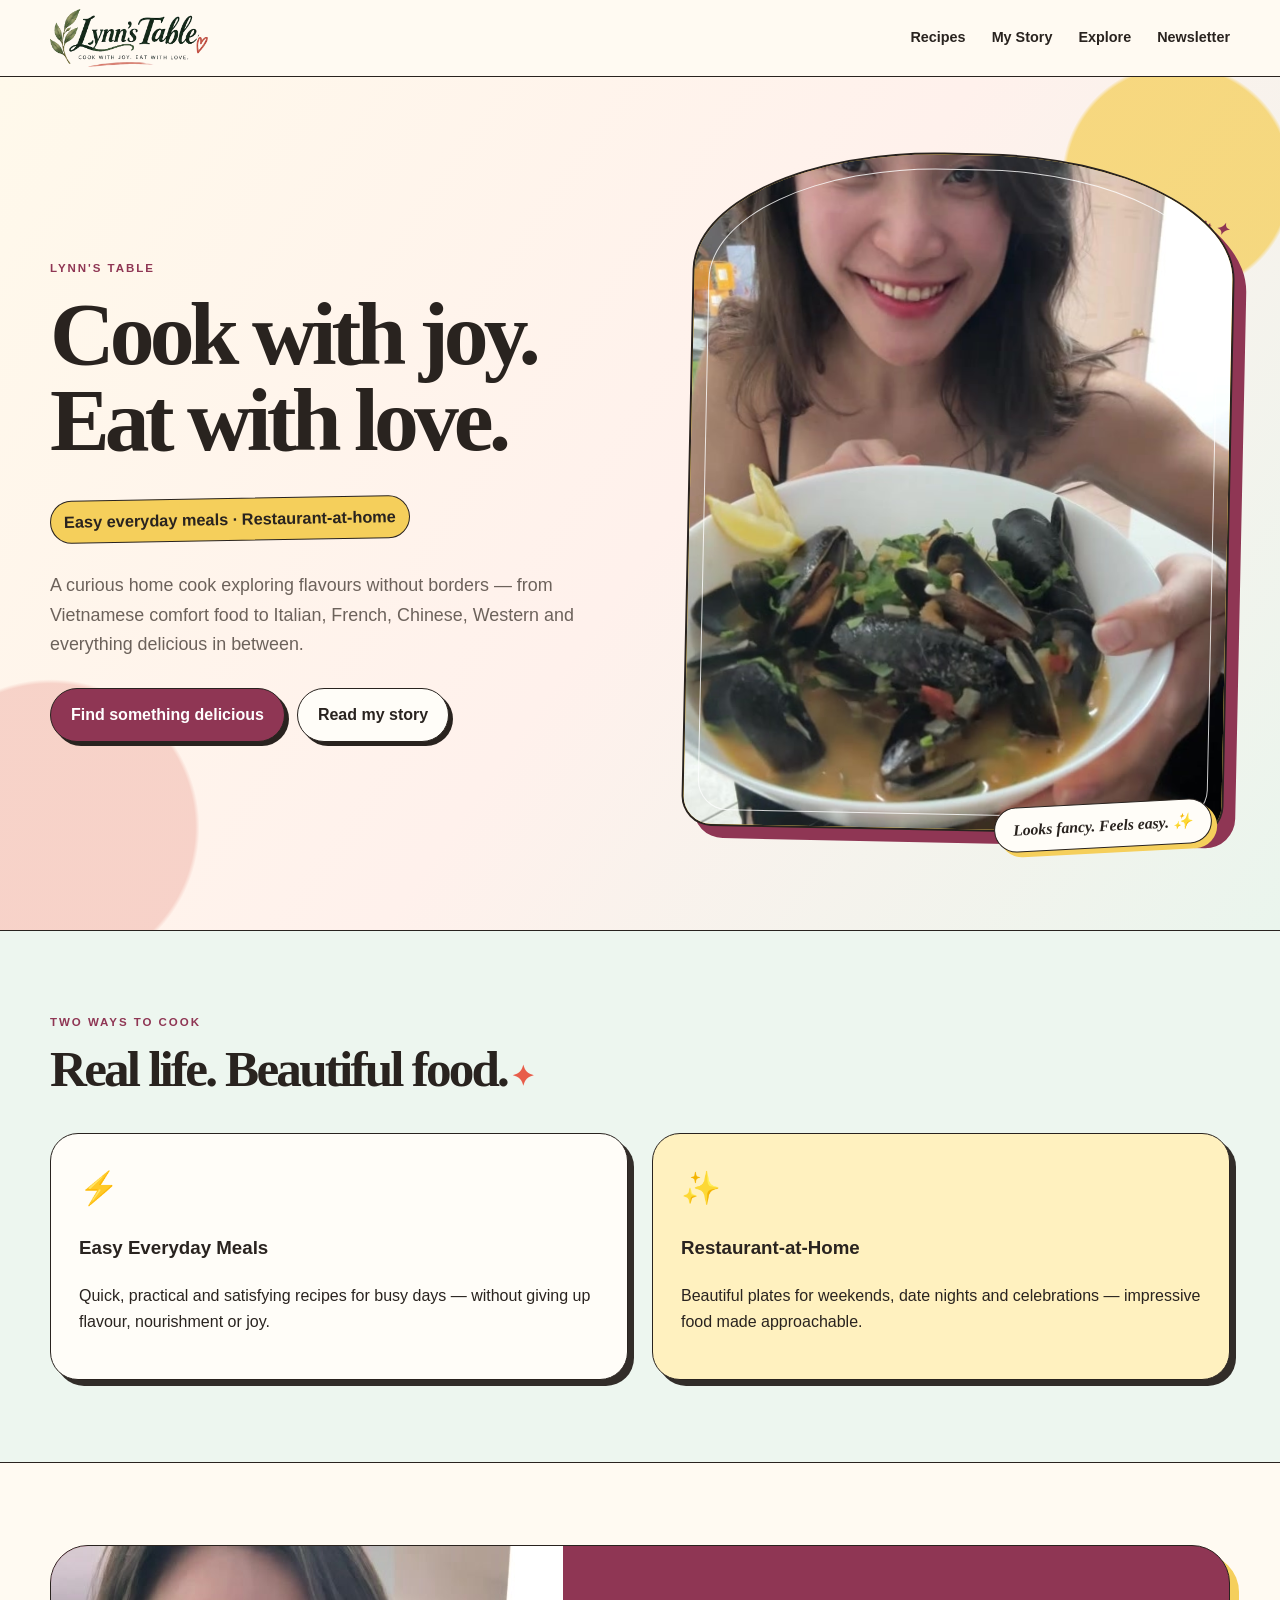
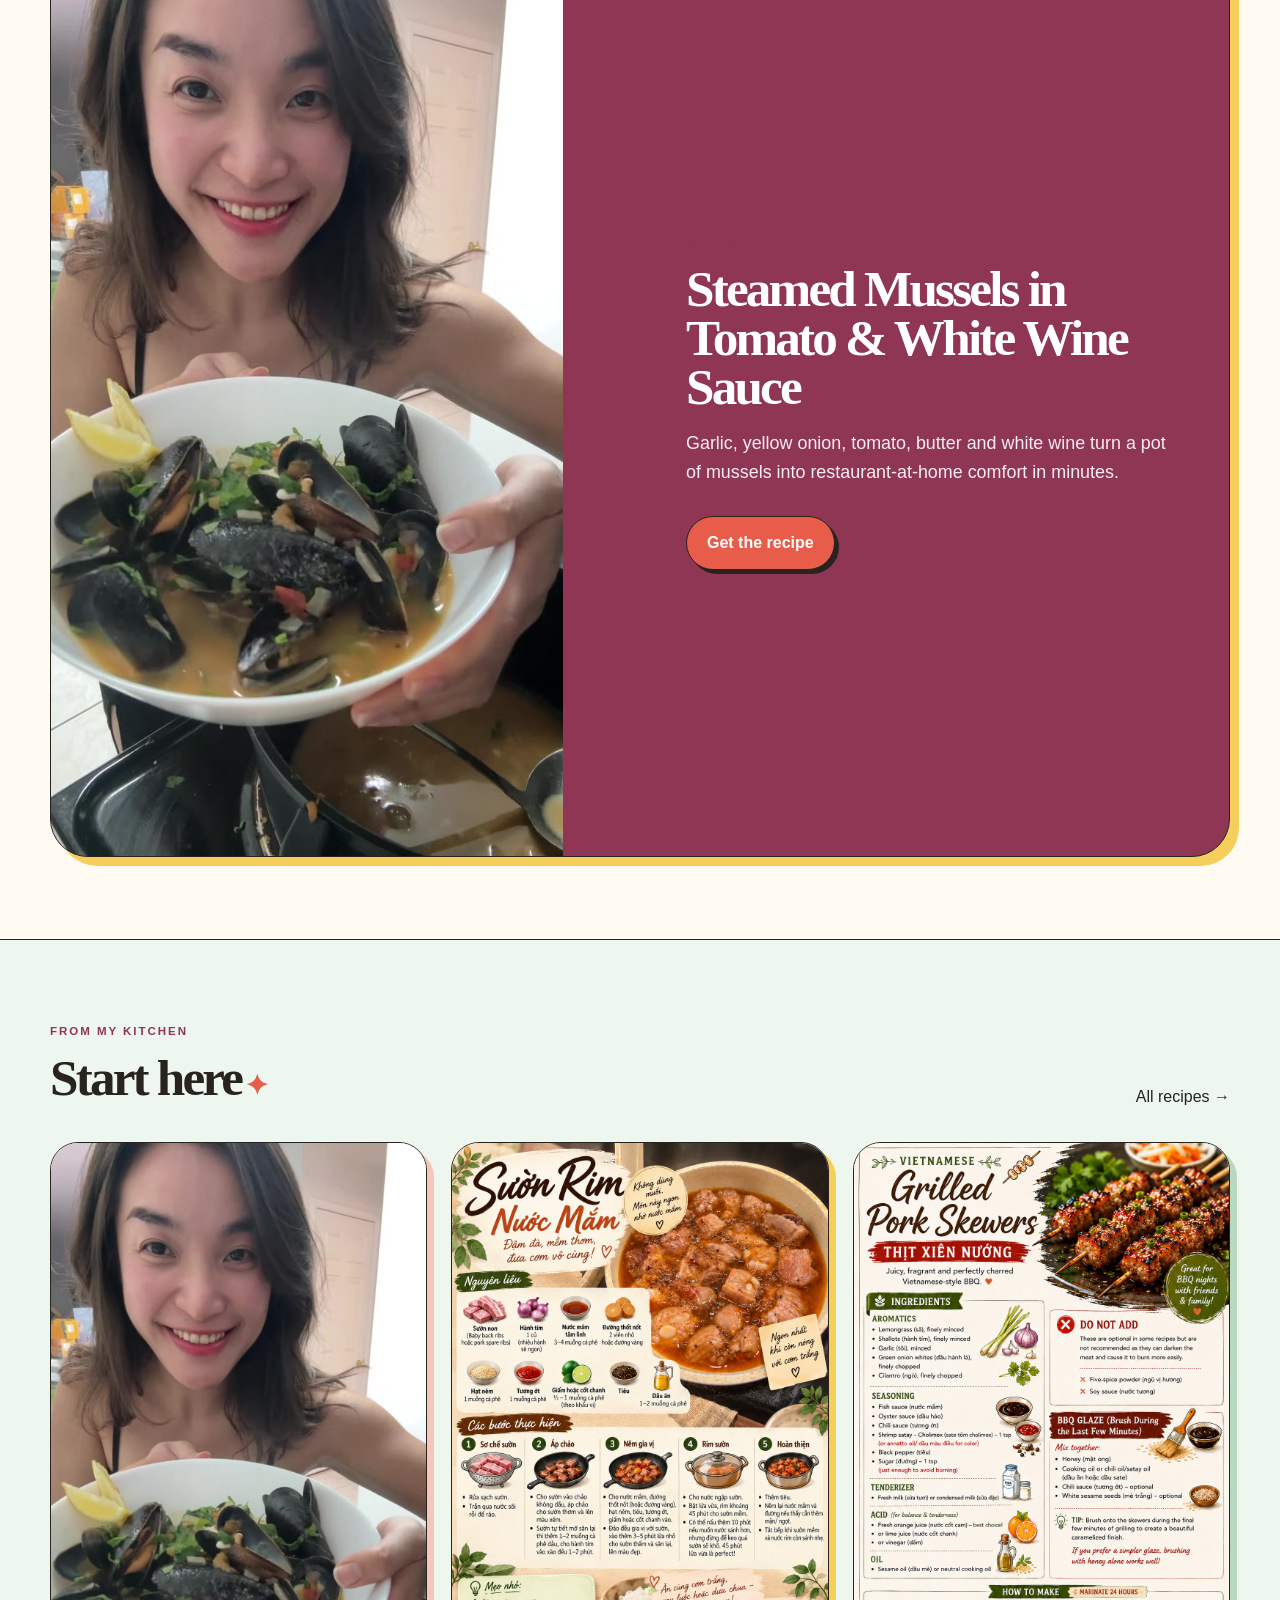
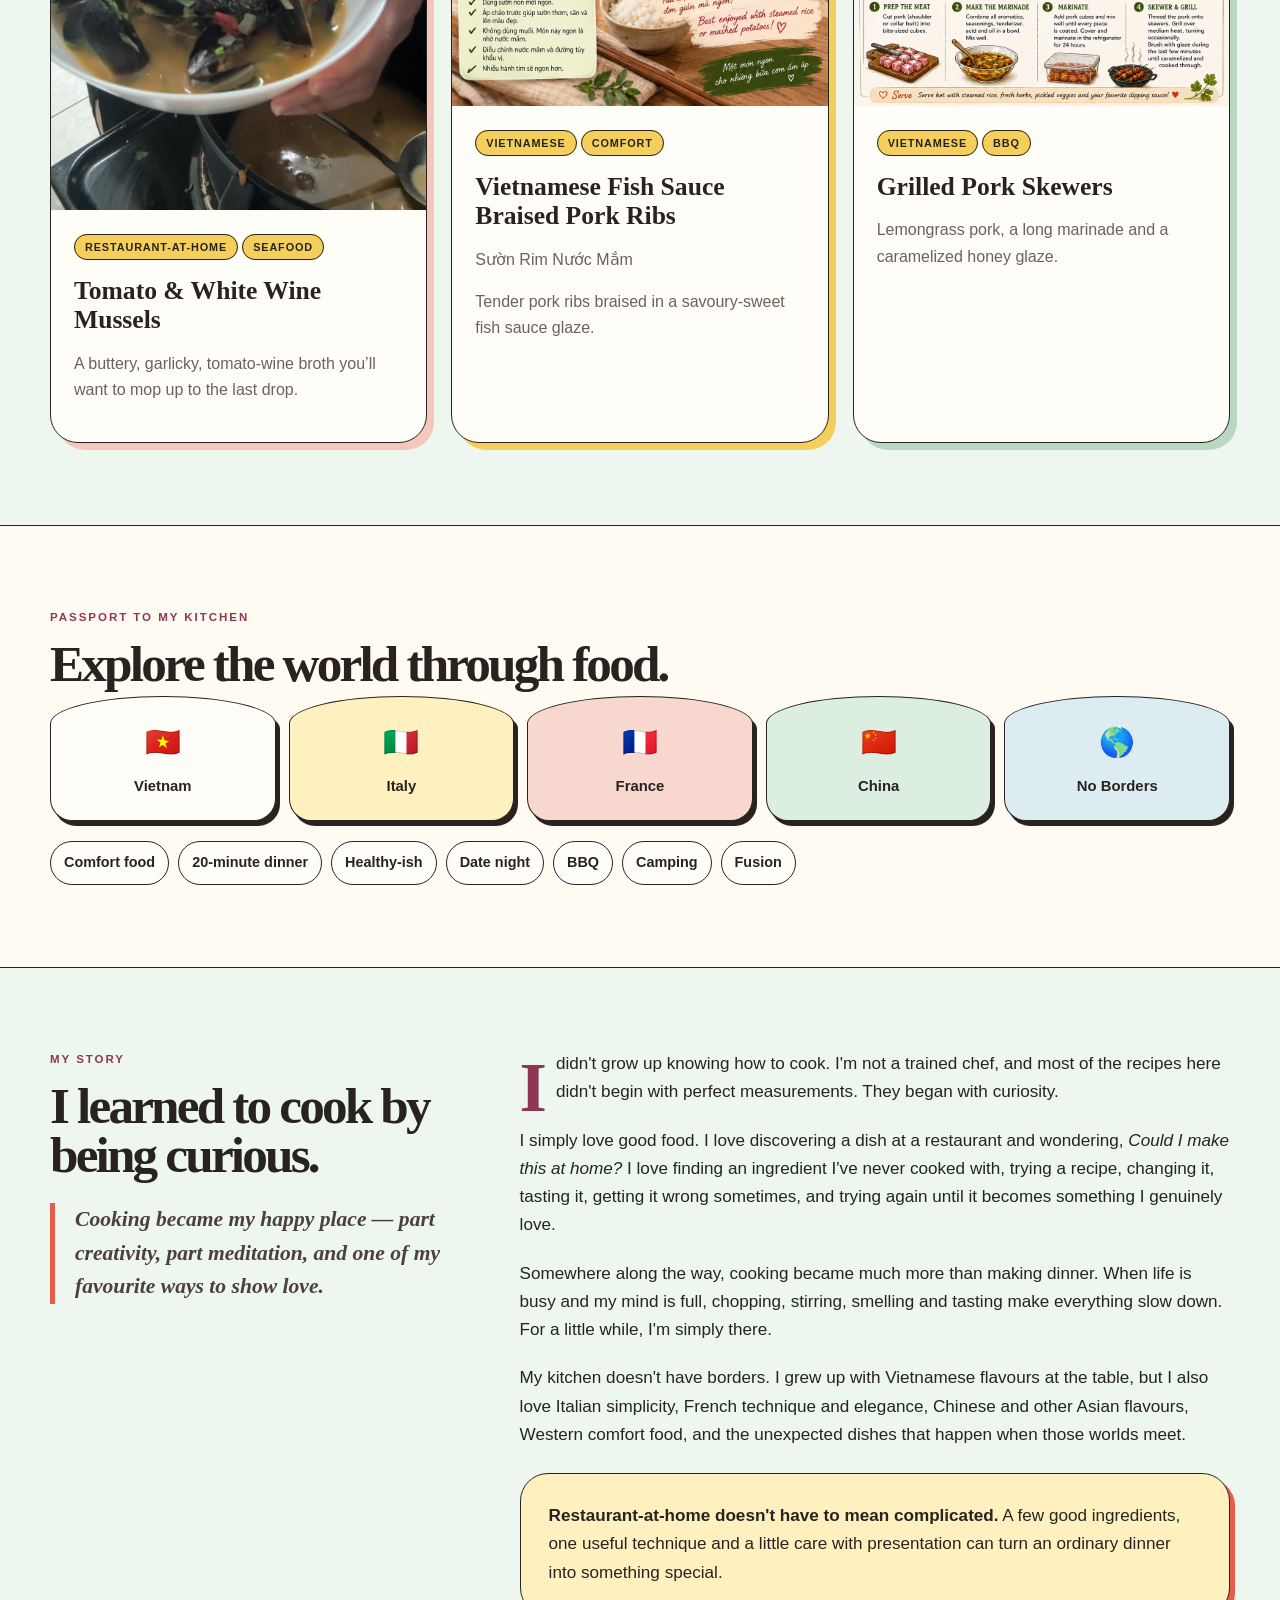
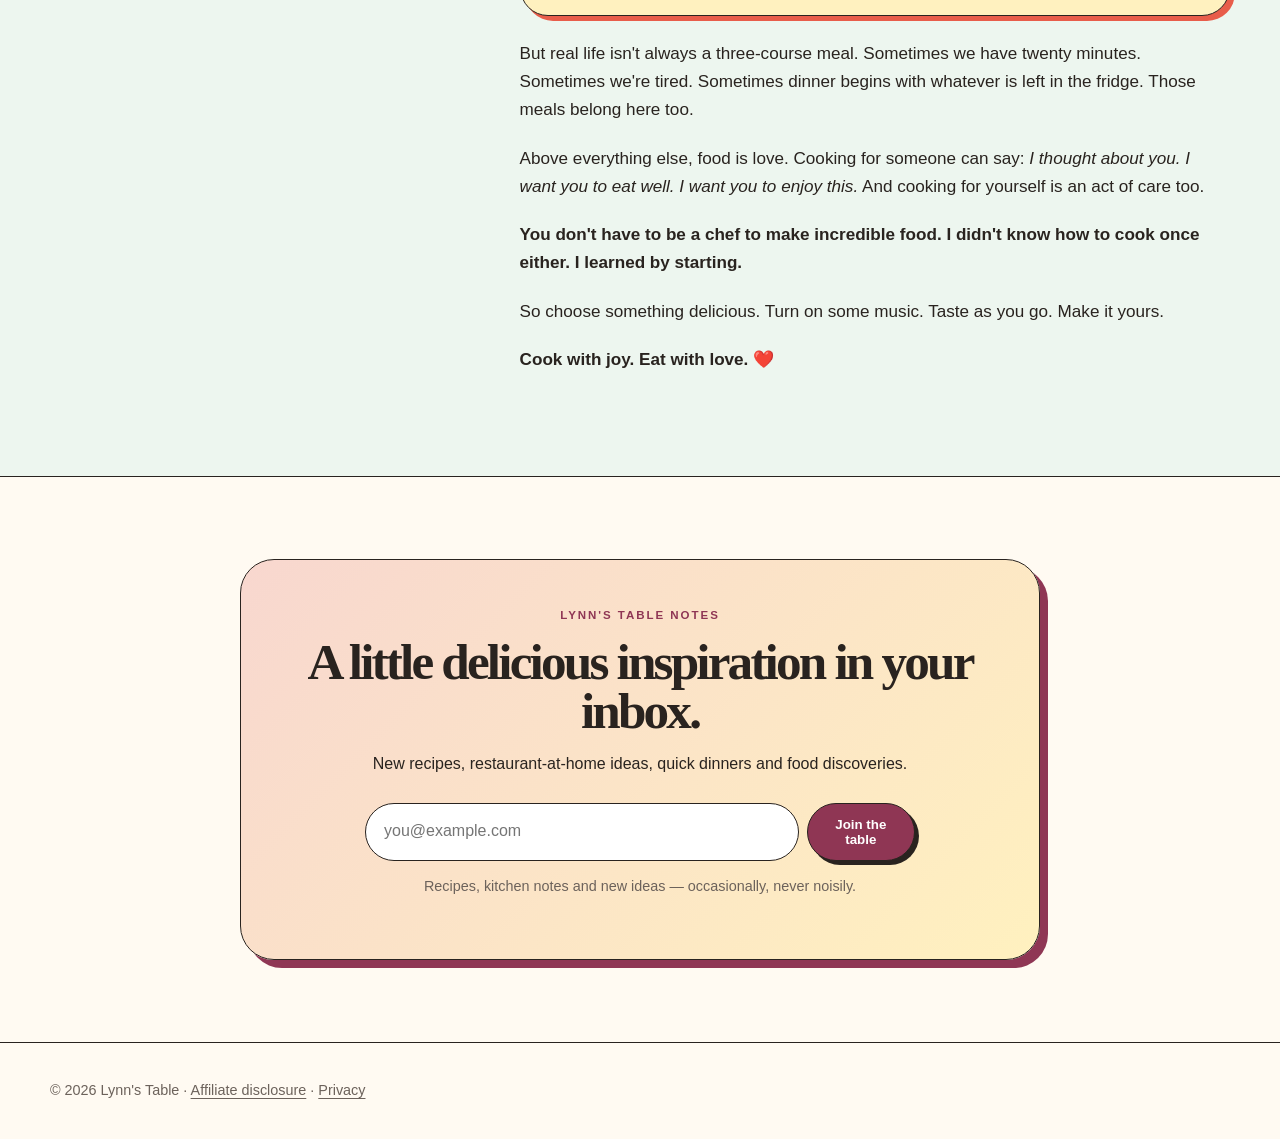
==== commit 6c7bea8e: "Add files via upload Fix V5.3 brand asset paths" ====
--- a/index.html
+++ b/index.html
@@ -1,4 +1,4 @@
-<!doctype html><html lang="en"><head><meta charset="utf-8"><meta name="viewport" content="width=device-width,initial-scale=1"><title>Lynn's Table — Cook with joy. Eat with love.</title><meta name="description" content="Easy everyday meals and restaurant-at-home recipes inspired by flavours from around the world."><link rel="canonical" href="https://lynns-table.lytho-ht.workers.dev/"><meta property="og:type" content="website"><meta property="og:title" content="Lynn's Table — Cook with joy. Eat with love."><meta property="og:description" content="Easy everyday meals and restaurant-at-home recipes inspired by flavours from around the world."><meta property="og:url" content="https://lynns-table.lytho-ht.workers.dev/"><meta property="og:site_name" content="Lynn's Table"><meta name="twitter:card" content="summary_large_image"><link rel="stylesheet" href="style.css"><link rel="icon" type="image/png" href="assets/brand/favicon.png"><link rel="apple-touch-icon" href="assets/brand/apple-touch-icon.png"></head><body><nav class="nav"><div class="container nav-inner"><a class="brand brand-image" href="index.html" aria-label="Lynn’s Table home"><img src="assets/brand/logo-primary.png" alt="Lynn’s Table — Cook with joy. Eat with love."></a><div class="nav-links"><a href="recipes.html">Recipes</a><a href="index.html#story">My Story</a><a href="index.html#world">Explore</a><a href="index.html#newsletter">Newsletter</a></div><button class="menu-btn" aria-label="Open menu">☰</button></div></nav>
+<!doctype html><html lang="en"><head><meta charset="utf-8"><meta name="viewport" content="width=device-width,initial-scale=1"><title>Lynn's Table — Cook with joy. Eat with love.</title><meta name="description" content="Easy everyday meals and restaurant-at-home recipes inspired by flavours from around the world."><link rel="canonical" href="https://lynns-table.lytho-ht.workers.dev/"><meta property="og:type" content="website"><meta property="og:title" content="Lynn's Table — Cook with joy. Eat with love."><meta property="og:description" content="Easy everyday meals and restaurant-at-home recipes inspired by flavours from around the world."><meta property="og:url" content="https://lynns-table.lytho-ht.workers.dev/"><meta property="og:site_name" content="Lynn's Table"><meta name="twitter:card" content="summary_large_image"><link rel="stylesheet" href="style.css"><link rel="icon" type="image/png" href="favicon.png"><link rel="apple-touch-icon" href="apple-touch-icon.png"></head><body><nav class="nav"><div class="container nav-inner"><a class="brand brand-image" href="index.html" aria-label="Lynn’s Table home"><img src="logo-primary.png" alt="Lynn’s Table — Cook with joy. Eat with love."></a><div class="nav-links"><a href="recipes.html">Recipes</a><a href="index.html#story">My Story</a><a href="index.html#world">Explore</a><a href="index.html#newsletter">Newsletter</a></div><button class="menu-btn" aria-label="Open menu">☰</button></div></nav>
 <header class="hero"><div class="container hero-grid"><div><div class="eyebrow">Lynn's Table</div><h1>Cook with joy.<br>Eat with love.</h1><div class="hero-sub">Easy everyday meals · Restaurant-at-home</div><p class="lead">A curious home cook exploring flavours without borders — from Vietnamese comfort food to Italian, French, Chinese, Western and everything delicious in between.</p><div class="cta-row"><a class="btn primary" href="recipes.html">Find something delicious</a><a class="btn ghost" href="#story">Read my story</a></div></div><div class="hero-visual"><div class="hero-frame"><img src="mussels-clean-7.jpg" alt="Lynn holding steamed mussels in tomato and white wine sauce"></div><div class="hero-note">Looks fancy. Feels easy. ✨</div></div></div></header>
 <section class="section alt"><div class="container"><div class="section-head"><div><div class="eyebrow">Two ways to cook</div><h2>Real life. Beautiful food.</h2></div></div><div class="grid-2"><div class="promise"><div class="icon">⚡</div><h3>Easy Everyday Meals</h3><p>Quick, practical and satisfying recipes for busy days — without giving up flavour, nourishment or joy.</p></div><div class="promise"><div class="icon">✨</div><h3>Restaurant-at-Home</h3><p>Beautiful plates for weekends, date nights and celebrations — impressive food made approachable.</p></div></div></div></section>
 <section class="section"><div class="container"><div class="feature-banner"><img src="mussels-clean-7.jpg" alt="Steamed mussels"><div class="feature-copy"><div class="eyebrow">New recipe</div><h2>Steamed Mussels in Tomato & White Wine Sauce</h2><p class="lead">Garlic, yellow onion, tomato, butter and white wine turn a pot of mussels into restaurant-at-home comfort in minutes.</p><div class="cta-row"><a class="btn coral" href="steamed-mussels.html">Get the recipe</a></div></div></div></div></section>
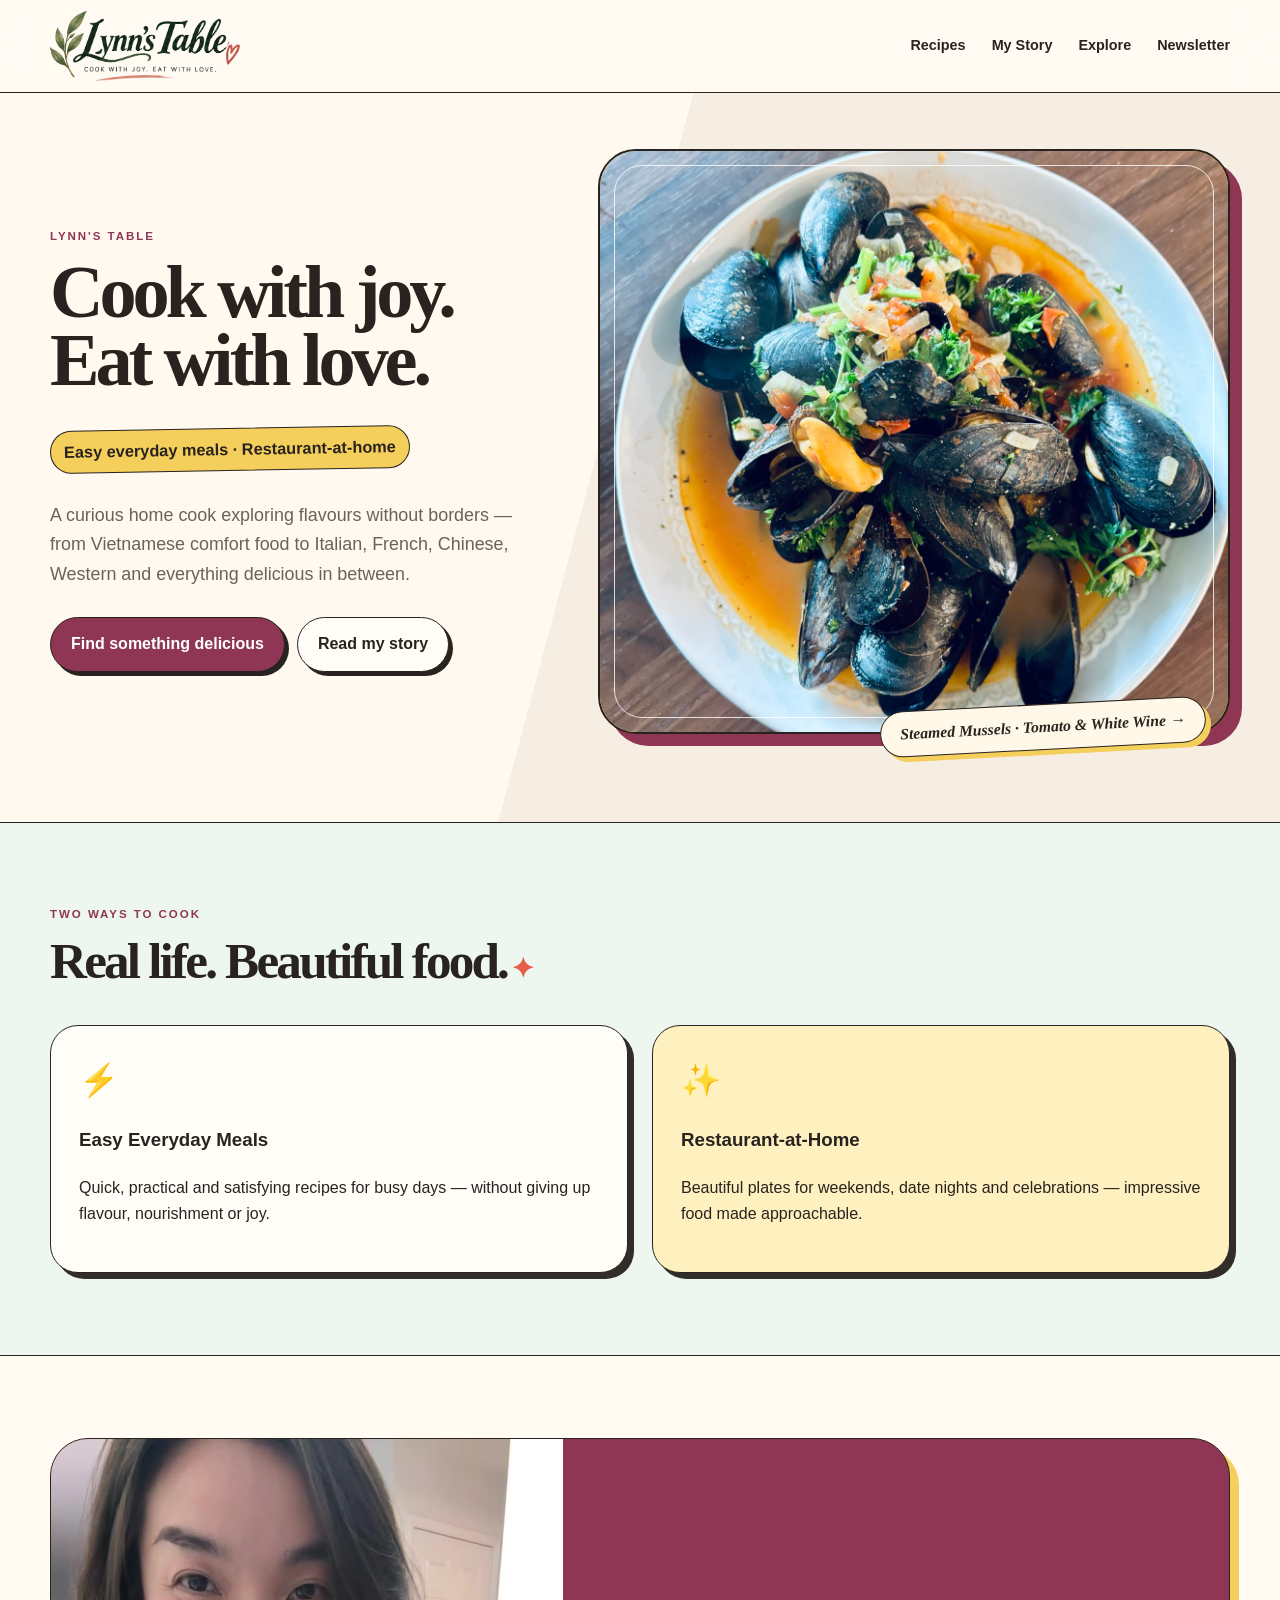
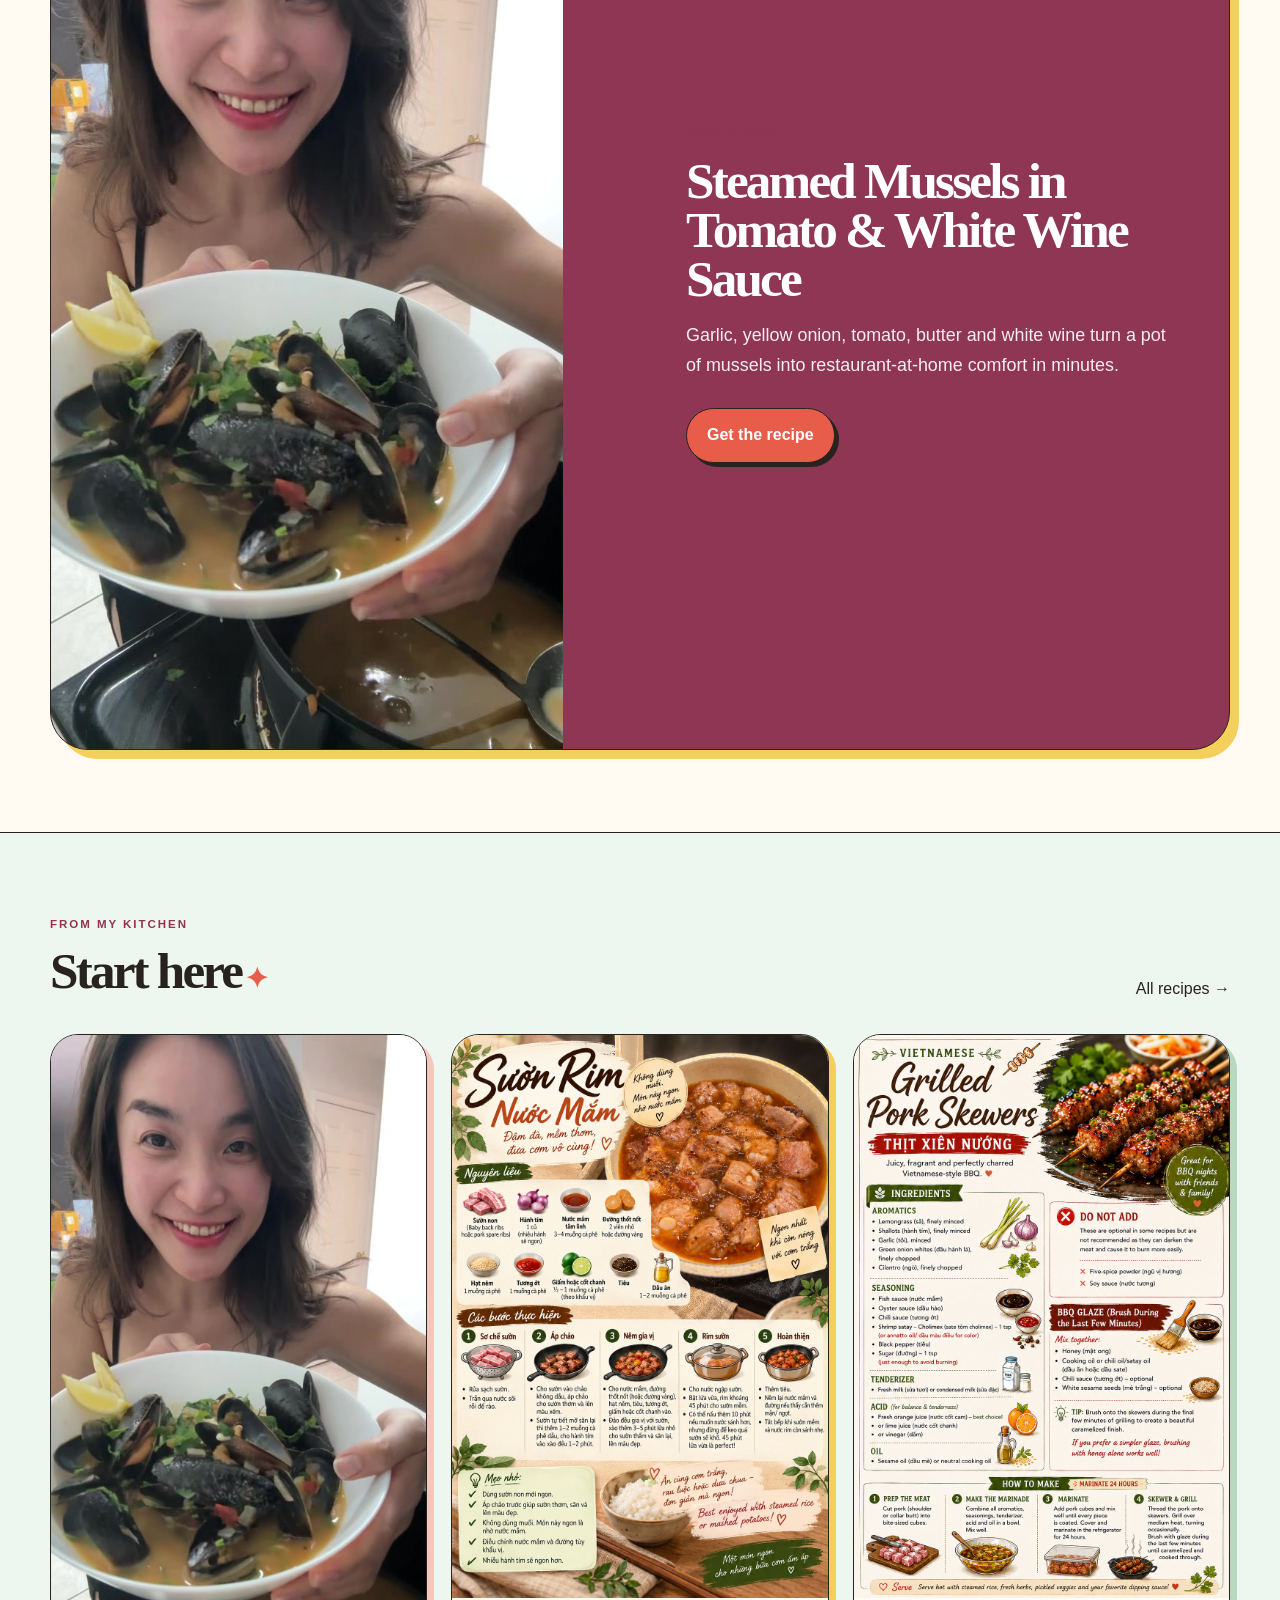
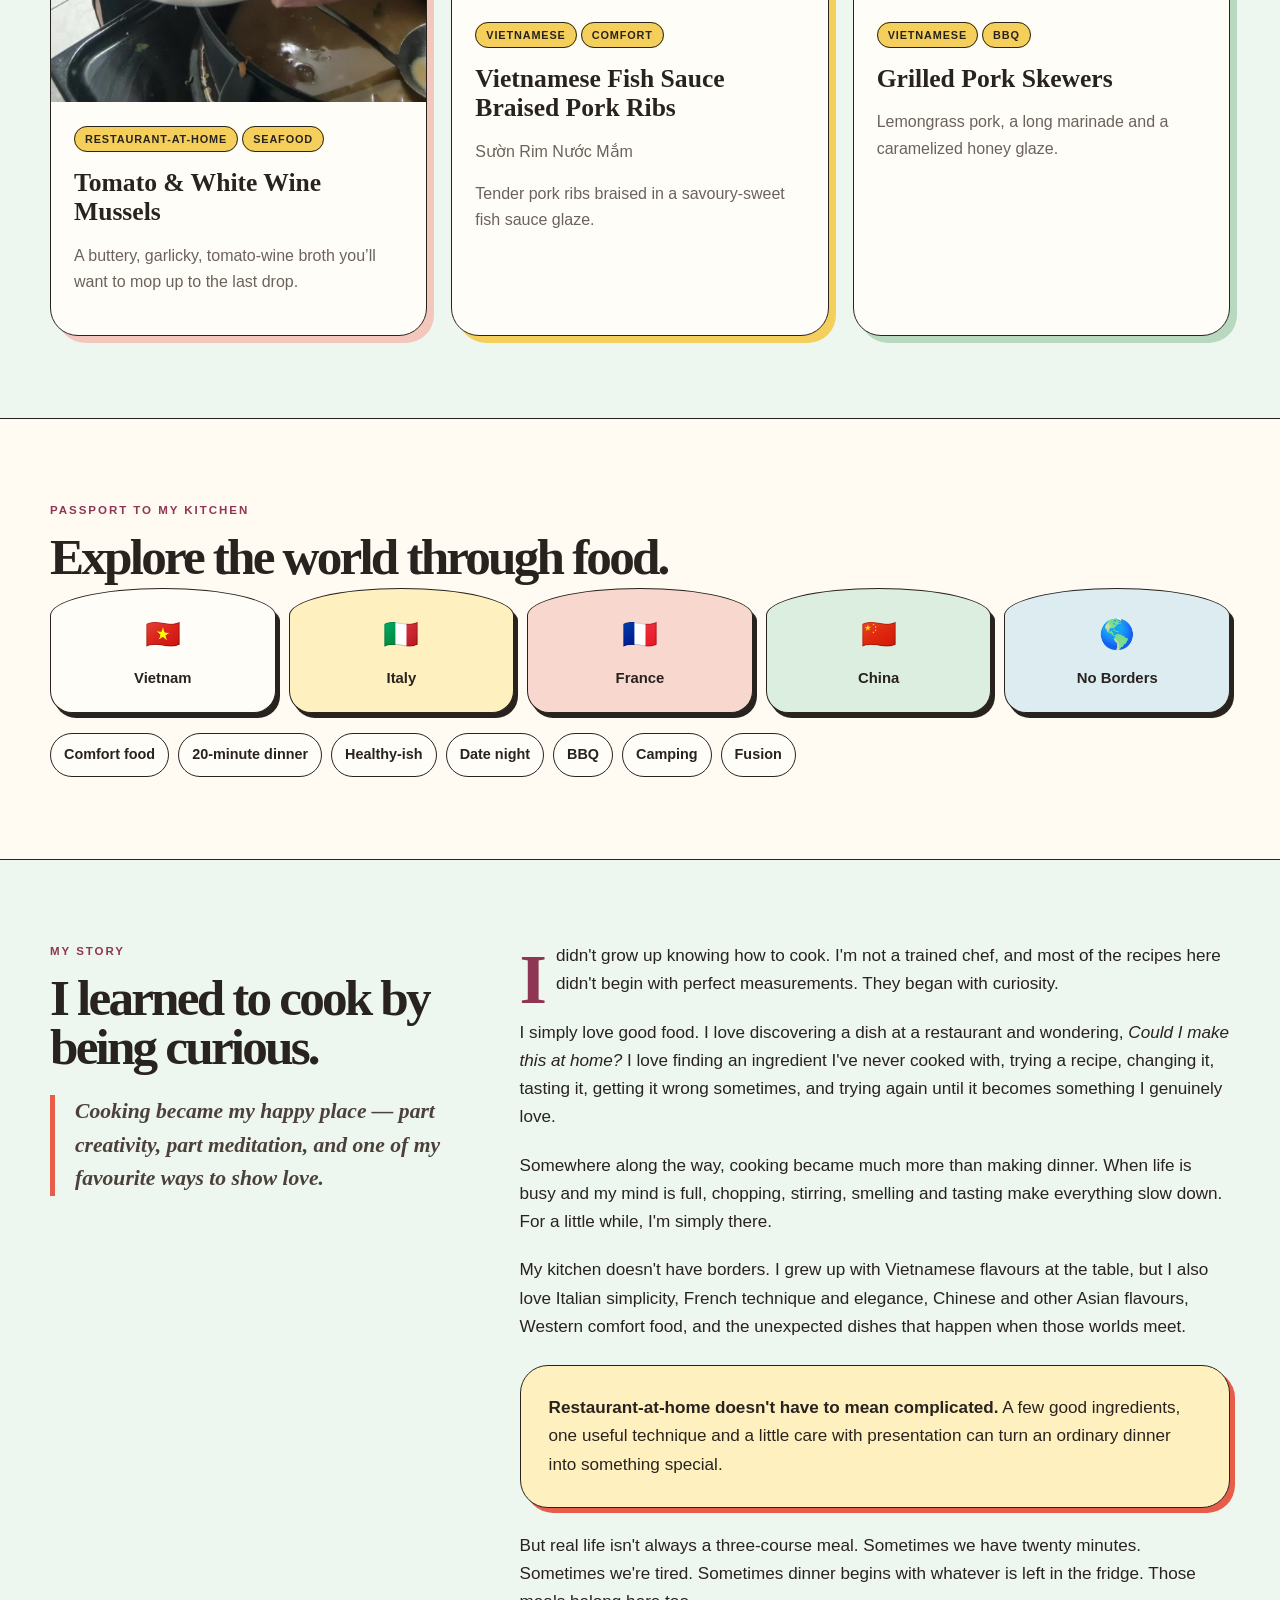
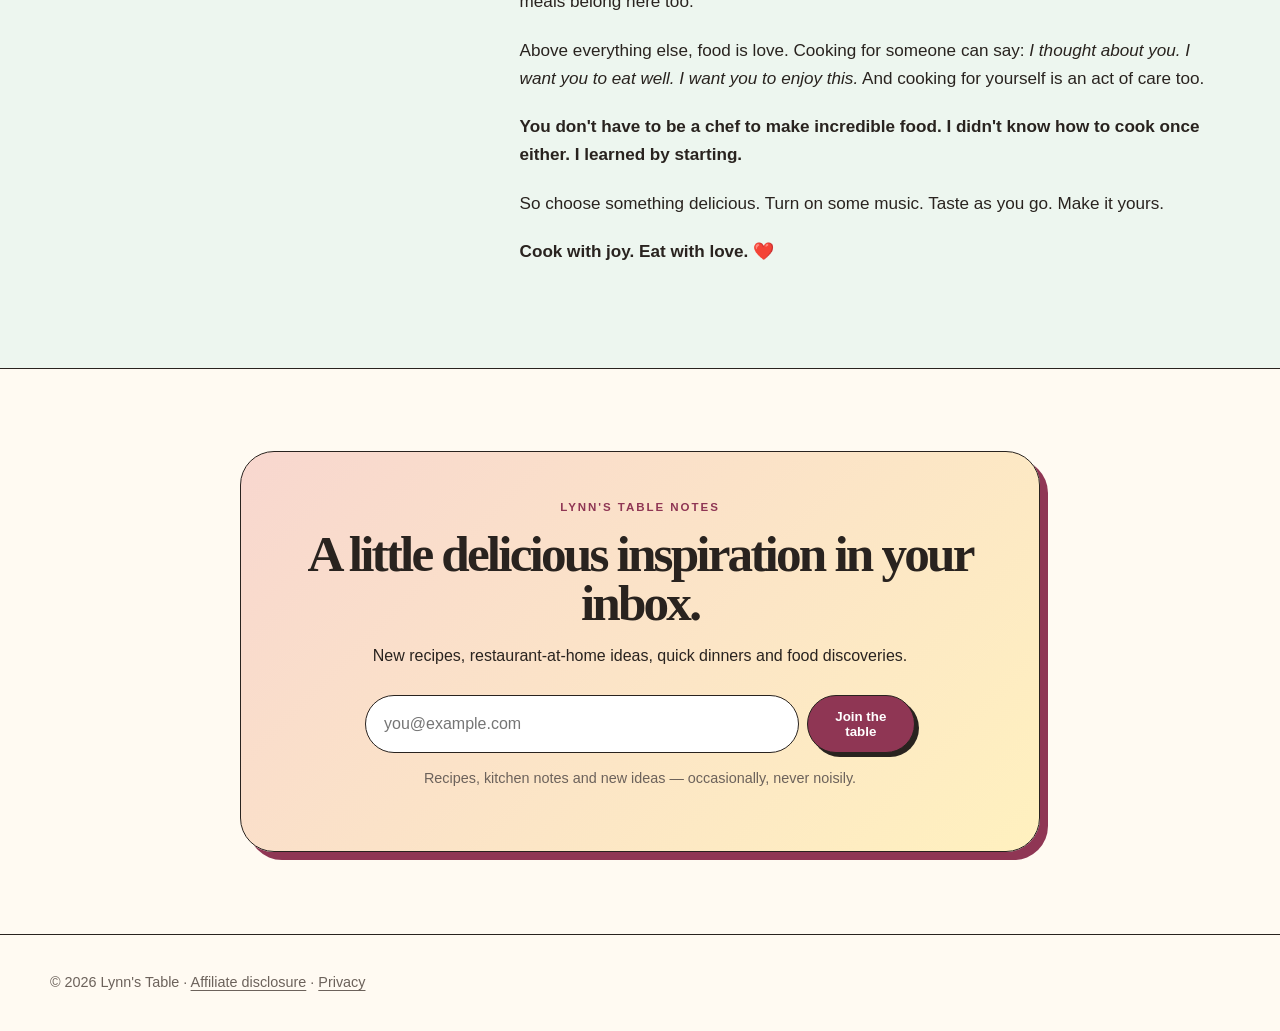
==== commit 4ca1be6e: "Add files via upload" ====
--- a/index.html
+++ b/index.html
@@ -1,5 +1,5 @@
 <!doctype html><html lang="en"><head><meta charset="utf-8"><meta name="viewport" content="width=device-width,initial-scale=1"><title>Lynn's Table — Cook with joy. Eat with love.</title><meta name="description" content="Easy everyday meals and restaurant-at-home recipes inspired by flavours from around the world."><link rel="canonical" href="https://lynns-table.lytho-ht.workers.dev/"><meta property="og:type" content="website"><meta property="og:title" content="Lynn's Table — Cook with joy. Eat with love."><meta property="og:description" content="Easy everyday meals and restaurant-at-home recipes inspired by flavours from around the world."><meta property="og:url" content="https://lynns-table.lytho-ht.workers.dev/"><meta property="og:site_name" content="Lynn's Table"><meta name="twitter:card" content="summary_large_image"><link rel="stylesheet" href="style.css"><link rel="icon" type="image/png" href="favicon.png"><link rel="apple-touch-icon" href="apple-touch-icon.png"></head><body><nav class="nav"><div class="container nav-inner"><a class="brand brand-image" href="index.html" aria-label="Lynn’s Table home"><img src="logo-primary.png" alt="Lynn’s Table — Cook with joy. Eat with love."></a><div class="nav-links"><a href="recipes.html">Recipes</a><a href="index.html#story">My Story</a><a href="index.html#world">Explore</a><a href="index.html#newsletter">Newsletter</a></div><button class="menu-btn" aria-label="Open menu">☰</button></div></nav>
-<header class="hero"><div class="container hero-grid"><div><div class="eyebrow">Lynn's Table</div><h1>Cook with joy.<br>Eat with love.</h1><div class="hero-sub">Easy everyday meals · Restaurant-at-home</div><p class="lead">A curious home cook exploring flavours without borders — from Vietnamese comfort food to Italian, French, Chinese, Western and everything delicious in between.</p><div class="cta-row"><a class="btn primary" href="recipes.html">Find something delicious</a><a class="btn ghost" href="#story">Read my story</a></div></div><div class="hero-visual"><div class="hero-frame"><img src="mussels-clean-7.jpg" alt="Lynn holding steamed mussels in tomato and white wine sauce"></div><div class="hero-note">Looks fancy. Feels easy. ✨</div></div></div></header>
+<header class="hero"><div class="container hero-grid"><div><div class="eyebrow">Lynn's Table</div><h1>Cook with joy.<br>Eat with love.</h1><div class="hero-sub">Easy everyday meals · Restaurant-at-home</div><p class="lead">A curious home cook exploring flavours without borders — from Vietnamese comfort food to Italian, French, Chinese, Western and everything delicious in between.</p><div class="cta-row"><a class="btn primary" href="recipes.html">Find something delicious</a><a class="btn ghost" href="#story">Read my story</a></div></div><div class="hero-visual"><div class="hero-frame"><img src="hero-mussels-original.jpeg" alt="Steamed mussels in tomato and white wine sauce made by Lynn"></div><div class="hero-note">Steamed Mussels · Tomato & White Wine →</div></div></div></header>
 <section class="section alt"><div class="container"><div class="section-head"><div><div class="eyebrow">Two ways to cook</div><h2>Real life. Beautiful food.</h2></div></div><div class="grid-2"><div class="promise"><div class="icon">⚡</div><h3>Easy Everyday Meals</h3><p>Quick, practical and satisfying recipes for busy days — without giving up flavour, nourishment or joy.</p></div><div class="promise"><div class="icon">✨</div><h3>Restaurant-at-Home</h3><p>Beautiful plates for weekends, date nights and celebrations — impressive food made approachable.</p></div></div></div></section>
 <section class="section"><div class="container"><div class="feature-banner"><img src="mussels-clean-7.jpg" alt="Steamed mussels"><div class="feature-copy"><div class="eyebrow">New recipe</div><h2>Steamed Mussels in Tomato & White Wine Sauce</h2><p class="lead">Garlic, yellow onion, tomato, butter and white wine turn a pot of mussels into restaurant-at-home comfort in minutes.</p><div class="cta-row"><a class="btn coral" href="steamed-mussels.html">Get the recipe</a></div></div></div></div></section>
 <section class="section alt"><div class="container"><div class="section-head"><div><div class="eyebrow">From my kitchen</div><h2>Start here</h2></div><a href="recipes.html">All recipes →</a></div><div class="grid-3"><a class="card" href="steamed-mussels.html"><img src="mussels-clean-7.jpg" alt="Steamed mussels"><div class="card-body"><span class="tag">Restaurant-at-home</span><span class="tag">Seafood</span><h3>Tomato & White Wine Mussels</h3><p>A buttery, garlicky, tomato-wine broth you’ll want to mop up to the last drop.</p></div></a><a class="card" href="suon-rim.html"><img src="suon-rim-card.png" alt="Vietnamese Fish Sauce Braised Pork Ribs recipe card"><div class="card-body"><span class="tag">Vietnamese</span><span class="tag">Comfort</span><h3>Vietnamese Fish Sauce Braised Pork Ribs</h3><p class="vn-name" lang="vi">Sườn Rim Nước Mắm</p><p>Tender pork ribs braised in a savoury-sweet fish sauce glaze.</p></div></a><a class="card" href="pork-skewers.html"><img src="pork-skewers-card.png" alt="Vietnamese pork skewers"><div class="card-body"><span class="tag">Vietnamese</span><span class="tag">BBQ</span><h3>Grilled Pork Skewers</h3><p>Lemongrass pork, a long marinade and a caramelized honey glaze.</p></div></a></div></div></section>
--- a/style.css
+++ b/style.css
@@ -178,3 +178,23 @@
 .newsletter-brand-badge{width:94px;height:94px;object-fit:contain;margin:0 auto 12px;filter:drop-shadow(0 3px 0 rgba(41,35,31,.12))}
 @media(max-width:850px){.brand.brand-image{width:220px;height:58px}.brand.brand-image img{height:52px}}
 @media(max-width:620px){.brand.brand-image{width:180px;height:52px}.brand.brand-image img{height:46px}.newsletter-brand-badge{width:78px;height:78px}}
+
+
+/* V5.4 — homepage hero refresh. Everything below the hero keeps V5.3 styling. */
+@media (min-width:851px){
+  .brand.brand-image{width:350px;height:78px}
+  .brand.brand-image img{height:70px}
+  .nav-inner{min-height:92px}
+  .hero{padding:56px 0 72px;background:linear-gradient(105deg,#fff9f0 0%,#fff9f0 47%,#f7eee3 47%,#f7eee3 100%)}
+  .hero-grid{grid-template-columns:.88fr 1.12fr;gap:52px}
+  .hero h1{font-size:clamp(4rem,5.8vw,6.4rem);line-height:.92;letter-spacing:-.055em}
+  .hero .lead{max-width:590px}
+  .hero-frame{aspect-ratio:1.08/1;border-radius:38px;transform:none;box-shadow:12px 12px 0 var(--wine)}
+  .hero-frame:after{border-radius:28px}
+  .hero-frame img{object-fit:cover;object-position:center 52%}
+  .hero-note{margin:-30px 24px 0 auto;padding:13px 19px;background:#fff8e8;box-shadow:5px 5px 0 var(--butter)}
+}
+@media (max-width:850px){
+  .hero-frame{aspect-ratio:4/5;transform:none;border-radius:28px}
+  .hero-frame img{object-position:center center}
+}
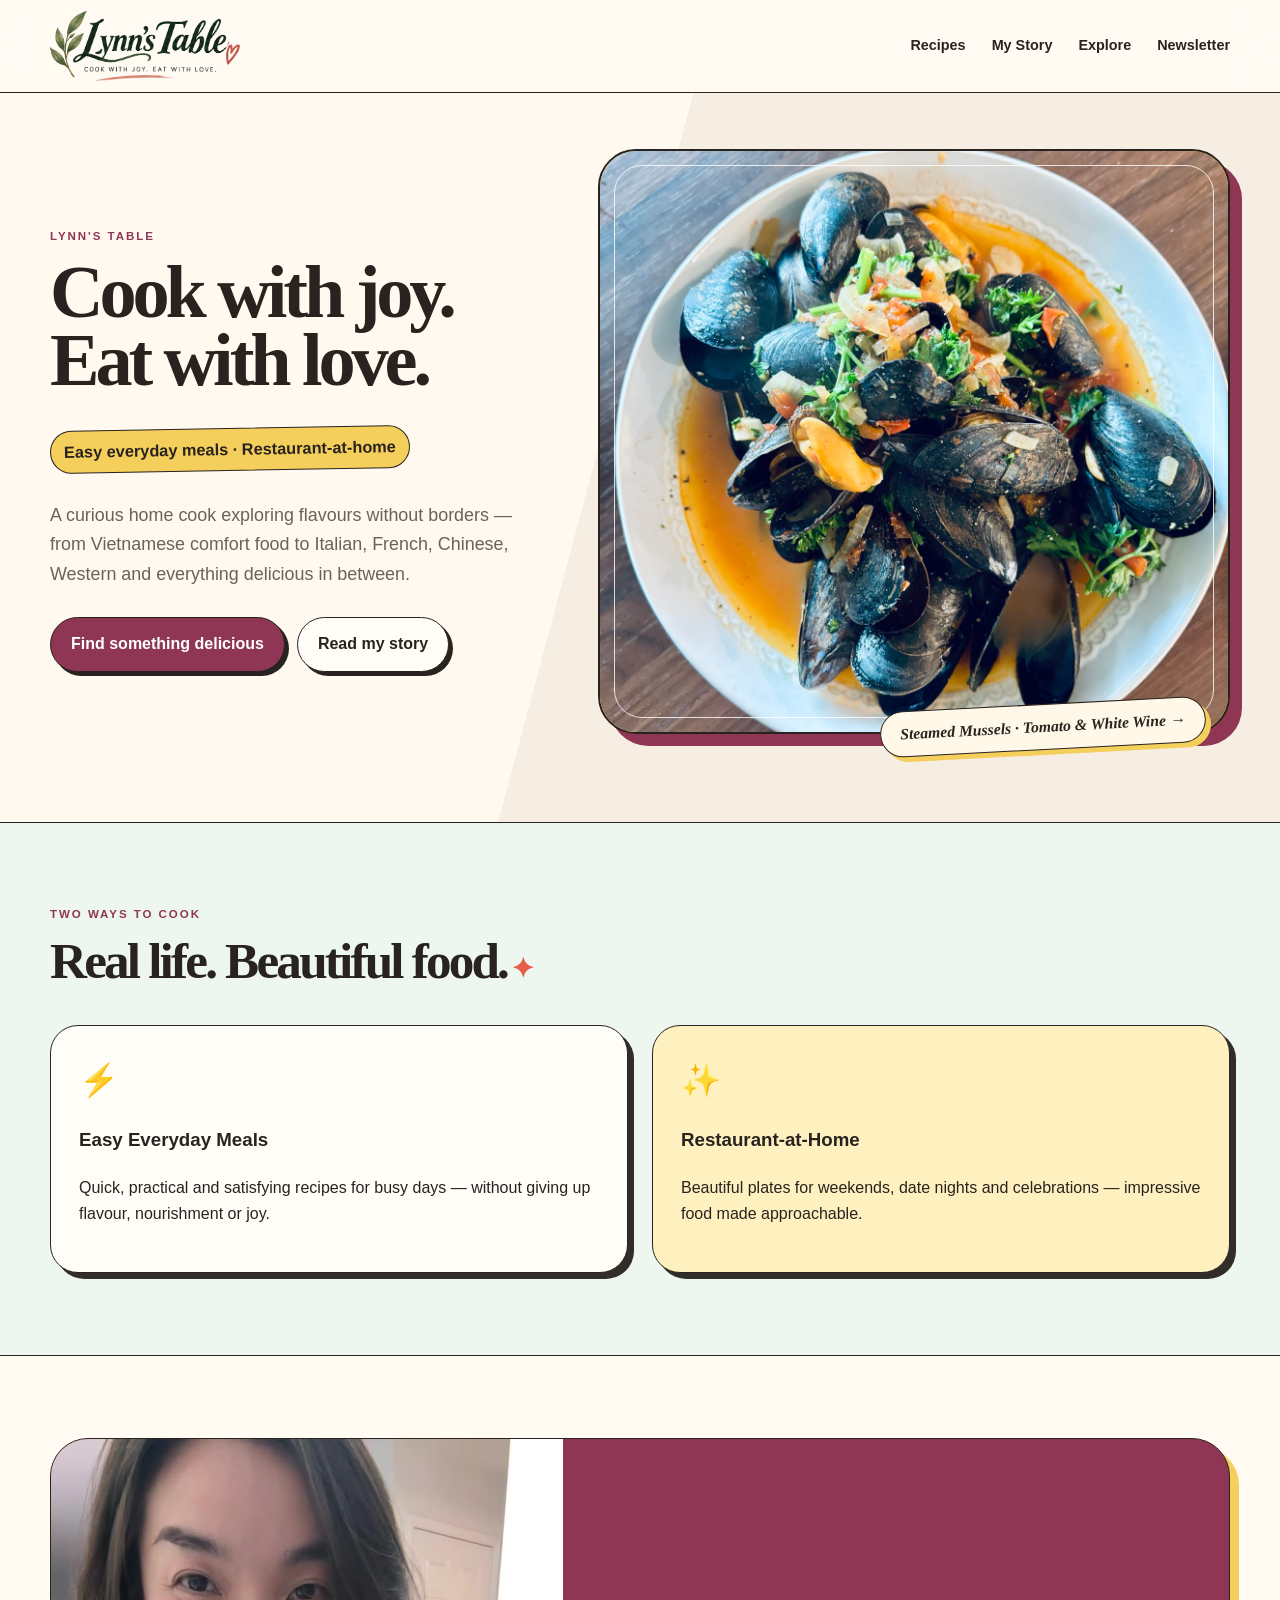
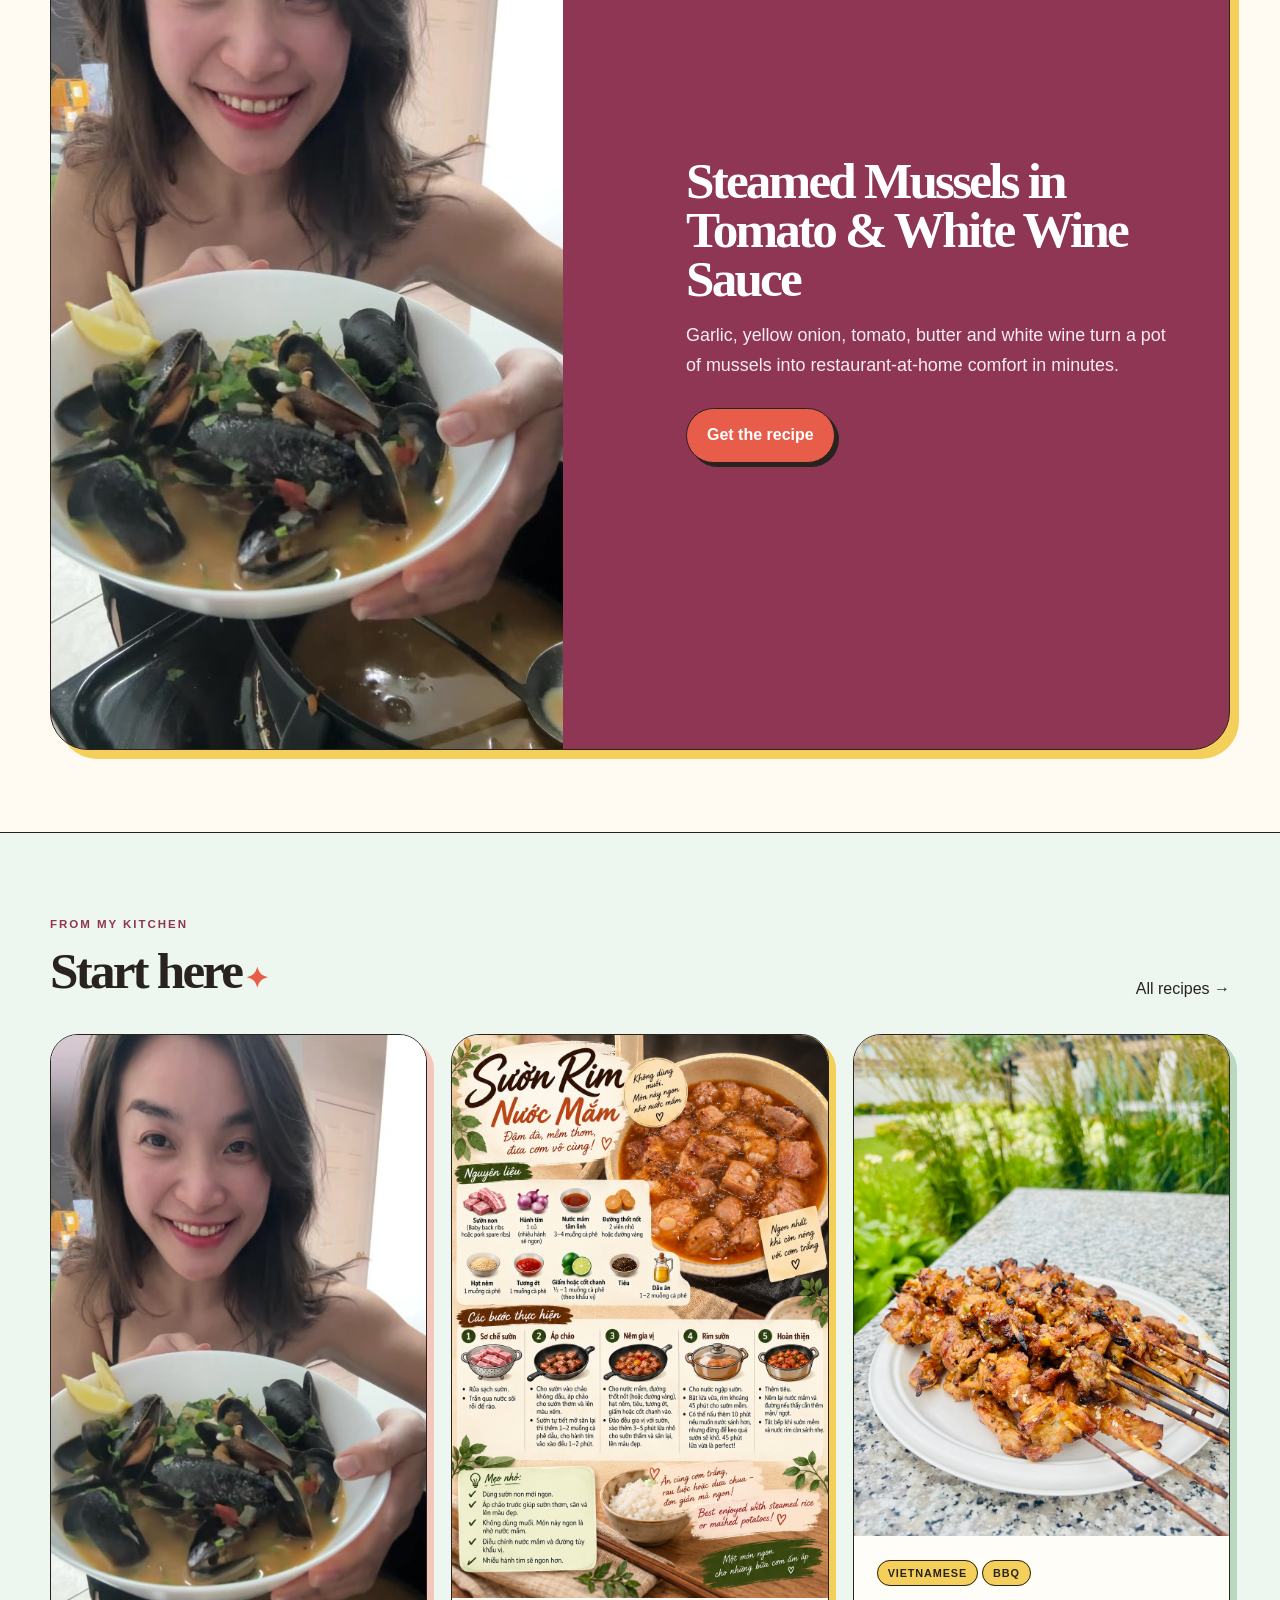
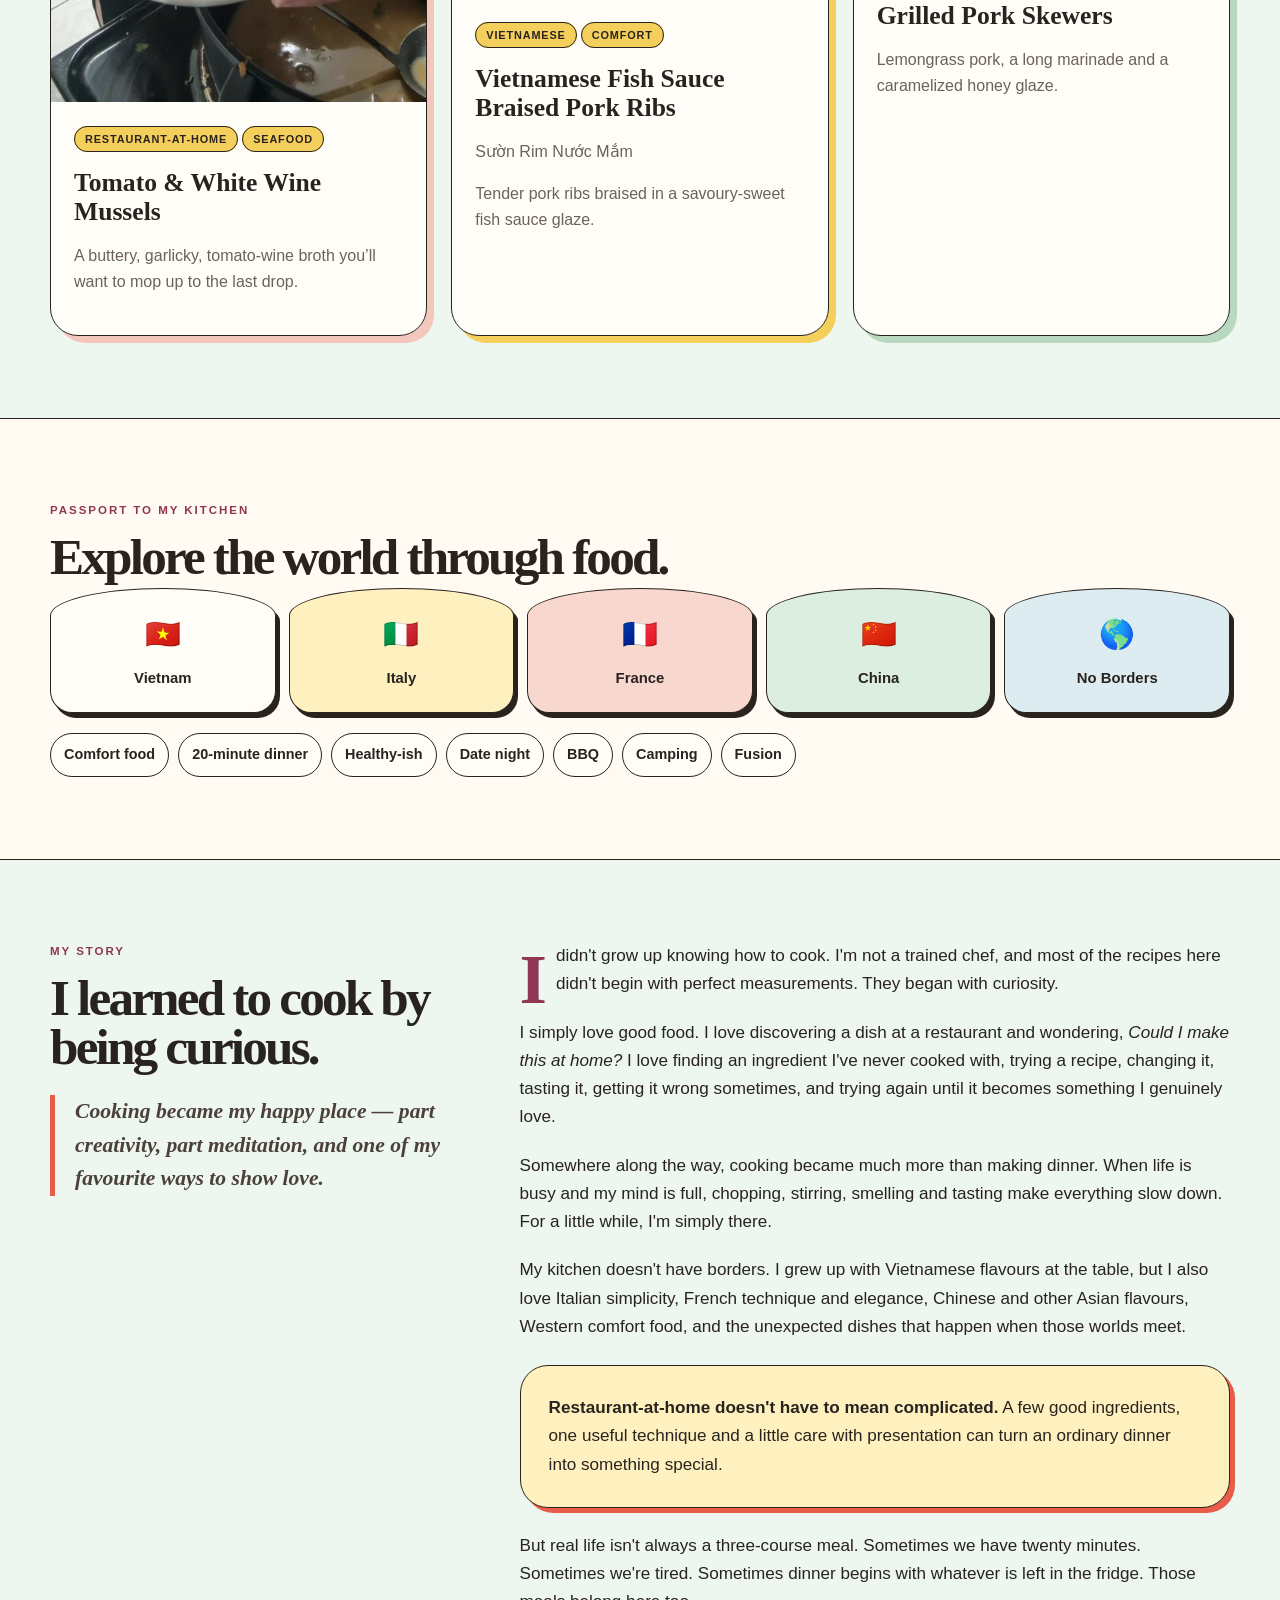
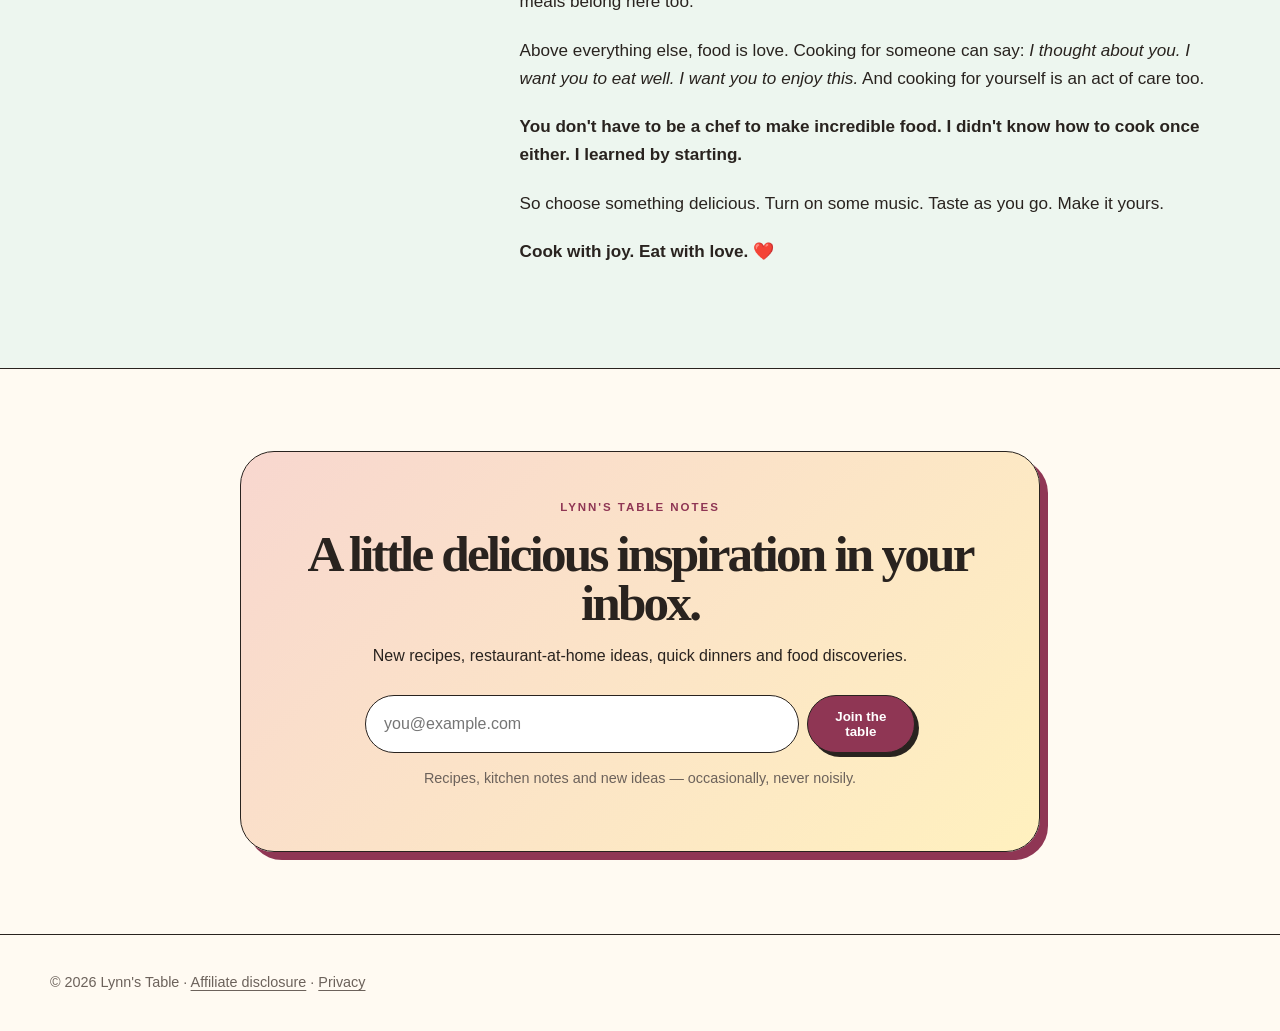
==== commit 736a7d12: "Add files via upload" ====
--- a/index.html
+++ b/index.html
@@ -2,7 +2,7 @@
 <header class="hero"><div class="container hero-grid"><div><div class="eyebrow">Lynn's Table</div><h1>Cook with joy.<br>Eat with love.</h1><div class="hero-sub">Easy everyday meals · Restaurant-at-home</div><p class="lead">A curious home cook exploring flavours without borders — from Vietnamese comfort food to Italian, French, Chinese, Western and everything delicious in between.</p><div class="cta-row"><a class="btn primary" href="recipes.html">Find something delicious</a><a class="btn ghost" href="#story">Read my story</a></div></div><div class="hero-visual"><div class="hero-frame"><img src="hero-mussels-original.jpeg" alt="Steamed mussels in tomato and white wine sauce made by Lynn"></div><div class="hero-note">Steamed Mussels · Tomato & White Wine →</div></div></div></header>
 <section class="section alt"><div class="container"><div class="section-head"><div><div class="eyebrow">Two ways to cook</div><h2>Real life. Beautiful food.</h2></div></div><div class="grid-2"><div class="promise"><div class="icon">⚡</div><h3>Easy Everyday Meals</h3><p>Quick, practical and satisfying recipes for busy days — without giving up flavour, nourishment or joy.</p></div><div class="promise"><div class="icon">✨</div><h3>Restaurant-at-Home</h3><p>Beautiful plates for weekends, date nights and celebrations — impressive food made approachable.</p></div></div></div></section>
 <section class="section"><div class="container"><div class="feature-banner"><img src="mussels-clean-7.jpg" alt="Steamed mussels"><div class="feature-copy"><div class="eyebrow">New recipe</div><h2>Steamed Mussels in Tomato & White Wine Sauce</h2><p class="lead">Garlic, yellow onion, tomato, butter and white wine turn a pot of mussels into restaurant-at-home comfort in minutes.</p><div class="cta-row"><a class="btn coral" href="steamed-mussels.html">Get the recipe</a></div></div></div></div></section>
-<section class="section alt"><div class="container"><div class="section-head"><div><div class="eyebrow">From my kitchen</div><h2>Start here</h2></div><a href="recipes.html">All recipes →</a></div><div class="grid-3"><a class="card" href="steamed-mussels.html"><img src="mussels-clean-7.jpg" alt="Steamed mussels"><div class="card-body"><span class="tag">Restaurant-at-home</span><span class="tag">Seafood</span><h3>Tomato & White Wine Mussels</h3><p>A buttery, garlicky, tomato-wine broth you’ll want to mop up to the last drop.</p></div></a><a class="card" href="suon-rim.html"><img src="suon-rim-card.png" alt="Vietnamese Fish Sauce Braised Pork Ribs recipe card"><div class="card-body"><span class="tag">Vietnamese</span><span class="tag">Comfort</span><h3>Vietnamese Fish Sauce Braised Pork Ribs</h3><p class="vn-name" lang="vi">Sườn Rim Nước Mắm</p><p>Tender pork ribs braised in a savoury-sweet fish sauce glaze.</p></div></a><a class="card" href="pork-skewers.html"><img src="pork-skewers-card.png" alt="Vietnamese pork skewers"><div class="card-body"><span class="tag">Vietnamese</span><span class="tag">BBQ</span><h3>Grilled Pork Skewers</h3><p>Lemongrass pork, a long marinade and a caramelized honey glaze.</p></div></a></div></div></section>
+<section class="section alt"><div class="container"><div class="section-head"><div><div class="eyebrow">From my kitchen</div><h2>Start here</h2></div><a href="recipes.html">All recipes →</a></div><div class="grid-3"><a class="card" href="steamed-mussels.html"><img src="mussels-clean-7.jpg" alt="Steamed mussels"><div class="card-body"><span class="tag">Restaurant-at-home</span><span class="tag">Seafood</span><h3>Tomato & White Wine Mussels</h3><p>A buttery, garlicky, tomato-wine broth you’ll want to mop up to the last drop.</p></div></a><a class="card" href="suon-rim.html"><img src="suon-rim-card.png" alt="Vietnamese Fish Sauce Braised Pork Ribs recipe card"><div class="card-body"><span class="tag">Vietnamese</span><span class="tag">Comfort</span><h3>Vietnamese Fish Sauce Braised Pork Ribs</h3><p class="vn-name" lang="vi">Sườn Rim Nước Mắm</p><p>Tender pork ribs braised in a savoury-sweet fish sauce glaze.</p></div></a><a class="card" href="pork-skewers.html"><img src="pork-skewers-start-here.jpeg" alt="Vietnamese pork skewers"><div class="card-body"><span class="tag">Vietnamese</span><span class="tag">BBQ</span><h3>Grilled Pork Skewers</h3><p>Lemongrass pork, a long marinade and a caramelized honey glaze.</p></div></a></div></div></section>
 <section class="section" id="world"><div class="container"><div class="eyebrow">Passport to my kitchen</div><h2>Explore the world through food.</h2><div class="world-grid"><div class="world-card">🇻🇳<strong>Vietnam</strong></div><div class="world-card">🇮🇹<strong>Italy</strong></div><div class="world-card">🇫🇷<strong>France</strong></div><div class="world-card">🇨🇳<strong>China</strong></div><div class="world-card">🌎<strong>No Borders</strong></div></div><div class="chips" style="margin-top:20px"><span class="chip">Comfort food</span><span class="chip">20-minute dinner</span><span class="chip">Healthy-ish</span><span class="chip">Date night</span><span class="chip">BBQ</span><span class="chip">Camping</span><span class="chip">Fusion</span></div></div></section>
 <section class="section alt" id="story"><div class="container story"><div class="story-sticky"><div class="eyebrow">My story</div><h2>I learned to cook by being curious.</h2><div class="quote">Cooking became my happy place — part creativity, part meditation, and one of my favourite ways to show love.</div></div><div class="story-copy"><p class="dropcap">I didn't grow up knowing how to cook. I'm not a trained chef, and most of the recipes here didn't begin with perfect measurements. They began with curiosity.</p><p>I simply love good food. I love discovering a dish at a restaurant and wondering, <em>Could I make this at home?</em> I love finding an ingredient I've never cooked with, trying a recipe, changing it, tasting it, getting it wrong sometimes, and trying again until it becomes something I genuinely love.</p><p>Somewhere along the way, cooking became much more than making dinner. When life is busy and my mind is full, chopping, stirring, smelling and tasting make everything slow down. For a little while, I'm simply there.</p><p>My kitchen doesn't have borders. I grew up with Vietnamese flavours at the table, but I also love Italian simplicity, French technique and elegance, Chinese and other Asian flavours, Western comfort food, and the unexpected dishes that happen when those worlds meet.</p><div class="callout"><strong>Restaurant-at-home doesn't have to mean complicated.</strong> A few good ingredients, one useful technique and a little care with presentation can turn an ordinary dinner into something special.</div><p>But real life isn't always a three-course meal. Sometimes we have twenty minutes. Sometimes we're tired. Sometimes dinner begins with whatever is left in the fridge. Those meals belong here too.</p><p>Above everything else, food is love. Cooking for someone can say: <em>I thought about you. I want you to eat well. I want you to enjoy this.</em> And cooking for yourself is an act of care too.</p><p><strong>You don't have to be a chef to make incredible food. I didn't know how to cook once either. I learned by starting.</strong></p><p>So choose something delicious. Turn on some music. Taste as you go. Make it yours.</p><p><strong>Cook with joy. Eat with love. ❤️</strong></p></div></div></section>
 <section class="section" id="newsletter"><div class="container newsletter"><div class="eyebrow">Lynn's Table Notes</div><h2>A little delicious inspiration in your inbox.</h2><p>New recipes, restaurant-at-home ideas, quick dinners and food discoveries.</p><form id="newsletterForm"><input type="email" placeholder="you@example.com" required><button class="btn primary" type="submit">Join the table</button></form><p class="note">Recipes, kitchen notes and new ideas — occasionally, never noisily.</p></div></section>
--- a/style.css
+++ b/style.css
@@ -198,3 +198,81 @@
   .hero-frame{aspect-ratio:4/5;transform:none;border-radius:28px}
   .hero-frame img{object-position:center center}
 }
+
+
+/* V5.4.1 — mobile hero optimization (desktop V5.4 remains unchanged) */
+@media (max-width:620px){
+  .nav-inner{height:76px}
+  .brand.brand-image{width:190px;height:56px}
+  .brand.brand-image img{height:50px}
+  .menu-btn{color:var(--forest);font-size:1.55rem;line-height:1}
+
+  .hero{
+    padding:38px 0 48px;
+    background:
+      radial-gradient(circle at 92% 18%,rgba(246,205,91,.72) 0 92px,transparent 93px),
+      var(--cream);
+  }
+  .hero-grid{gap:30px}
+  .hero .eyebrow{margin-bottom:12px}
+  .hero h1{
+    font-size:clamp(3.05rem,13.2vw,3.7rem);
+    line-height:.94;
+    letter-spacing:-.055em;
+    margin:.12em 0 .28em;
+  }
+  .hero-sub{
+    display:block;
+    width:max-content;
+    max-width:100%;
+    font-size:.91rem;
+    line-height:1.25;
+    margin:14px 0 18px;
+    padding:8px 12px;
+    transform:none;
+  }
+  .hero .lead{
+    font-size:1.02rem;
+    line-height:1.55;
+    margin:0 0 20px;
+    max-width:35rem;
+  }
+  .hero .cta-row{
+    display:flex;
+    flex-wrap:nowrap;
+    gap:10px;
+    align-items:center;
+    margin-top:0;
+  }
+  .hero .cta-row .btn{
+    padding:12px 15px;
+    font-size:.9rem;
+    white-space:nowrap;
+    box-shadow:3px 3px 0 var(--ink);
+  }
+  .hero .cta-row .btn.primary{flex:1 1 auto}
+  .hero .cta-row .btn.ghost{flex:0 0 auto}
+
+  .hero-visual{margin-top:2px}
+  .hero-frame{
+    aspect-ratio:1.12/1;
+    border-radius:24px;
+    box-shadow:8px 8px 0 var(--wine);
+  }
+  .hero-frame:after{inset:10px;border-radius:18px}
+  .hero-frame img{object-position:center 50%}
+  .hero-note{
+    margin:-22px 12px 0 auto;
+    max-width:90%;
+    padding:9px 13px;
+    font-size:.82rem;
+    box-shadow:4px 4px 0 var(--butter);
+  }
+}
+
+@media (max-width:390px){
+  .hero h1{font-size:2.95rem}
+  .hero .cta-row{gap:8px}
+  .hero .cta-row .btn{padding:11px 12px;font-size:.82rem}
+  .hero-sub{font-size:.84rem}
+}
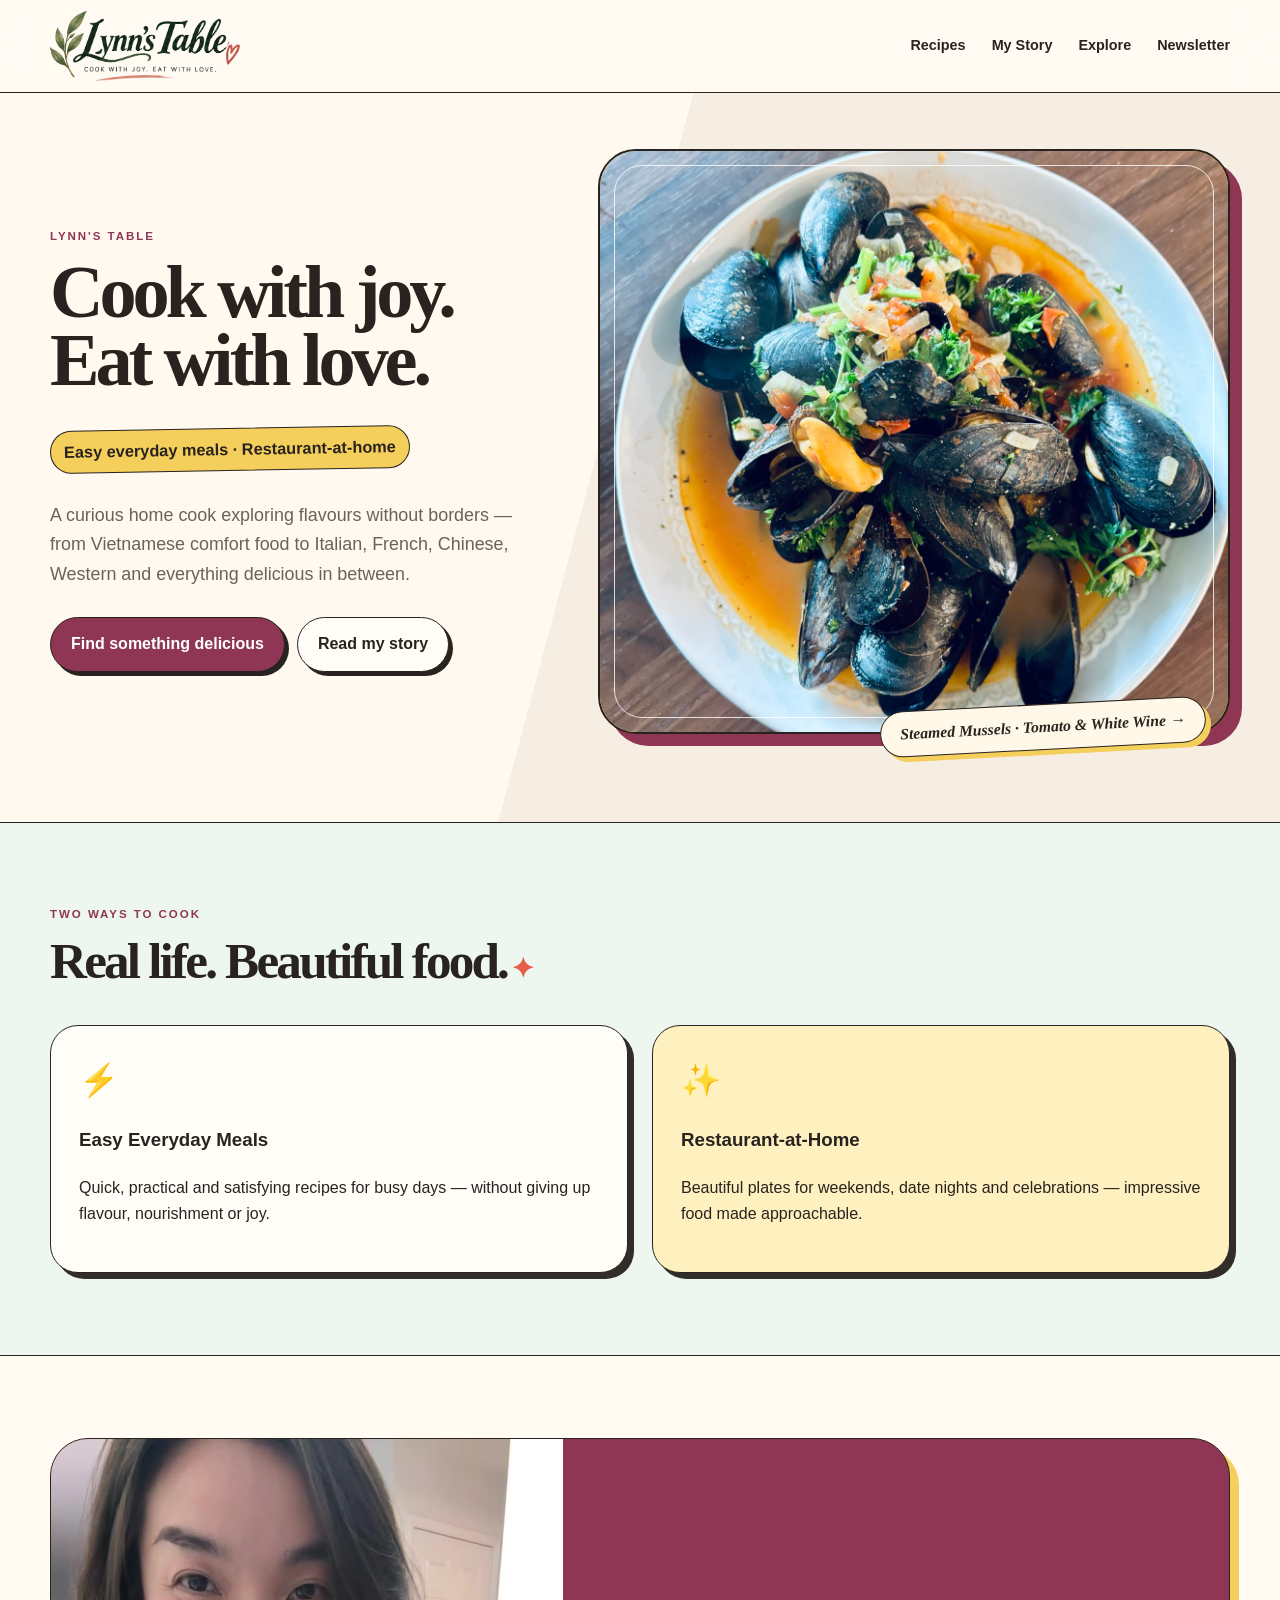
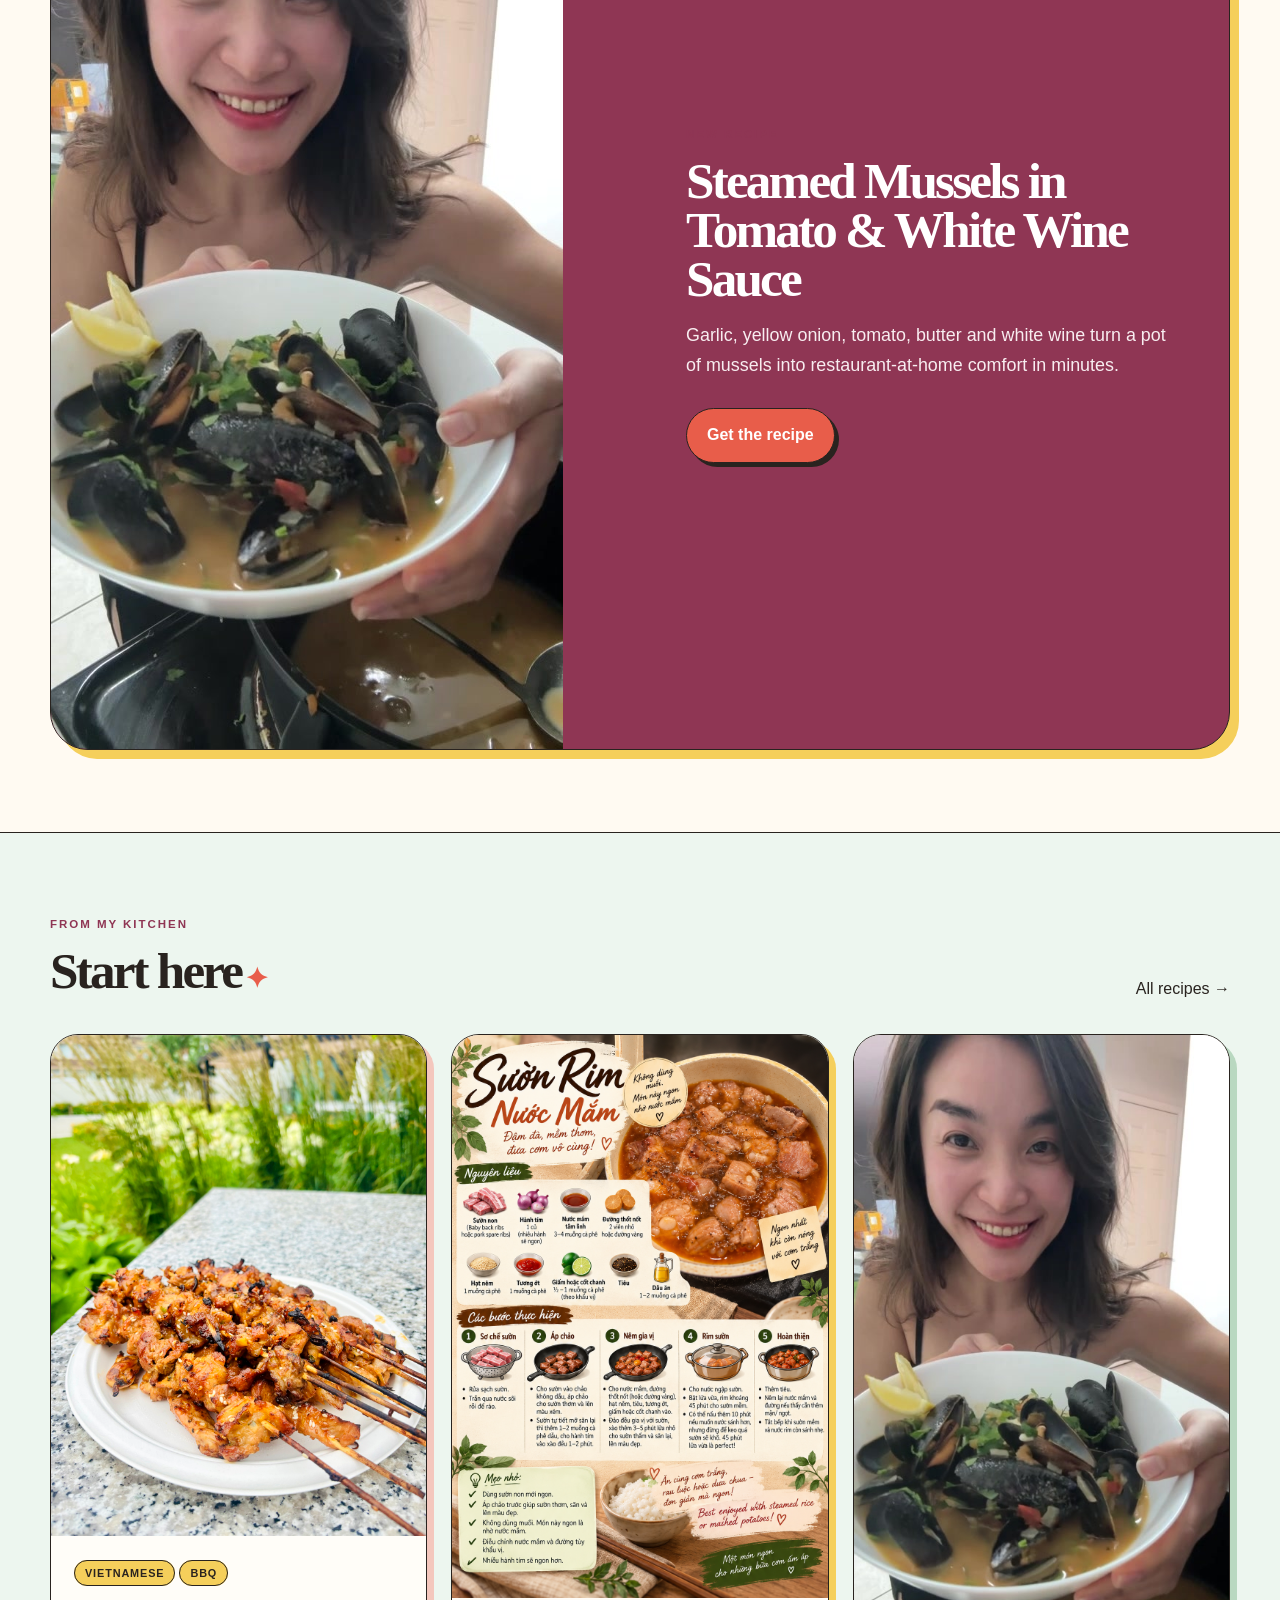
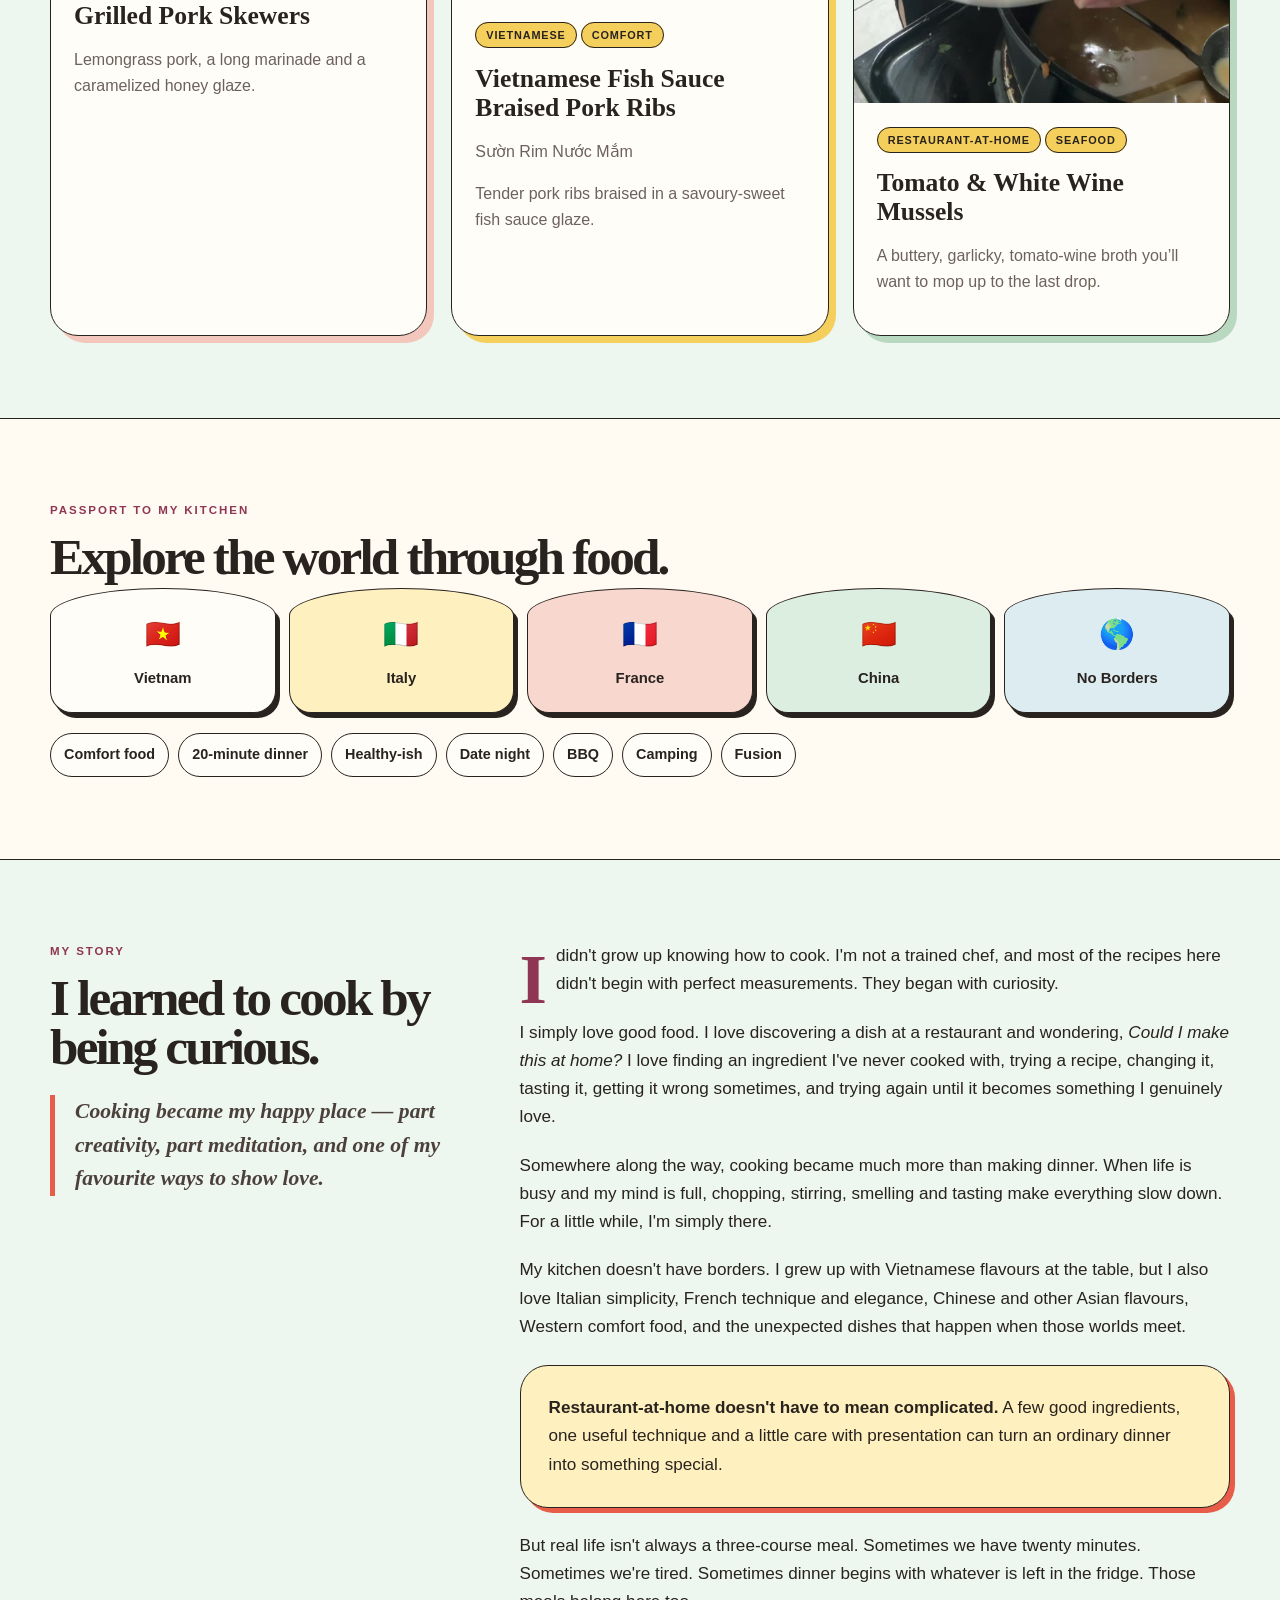
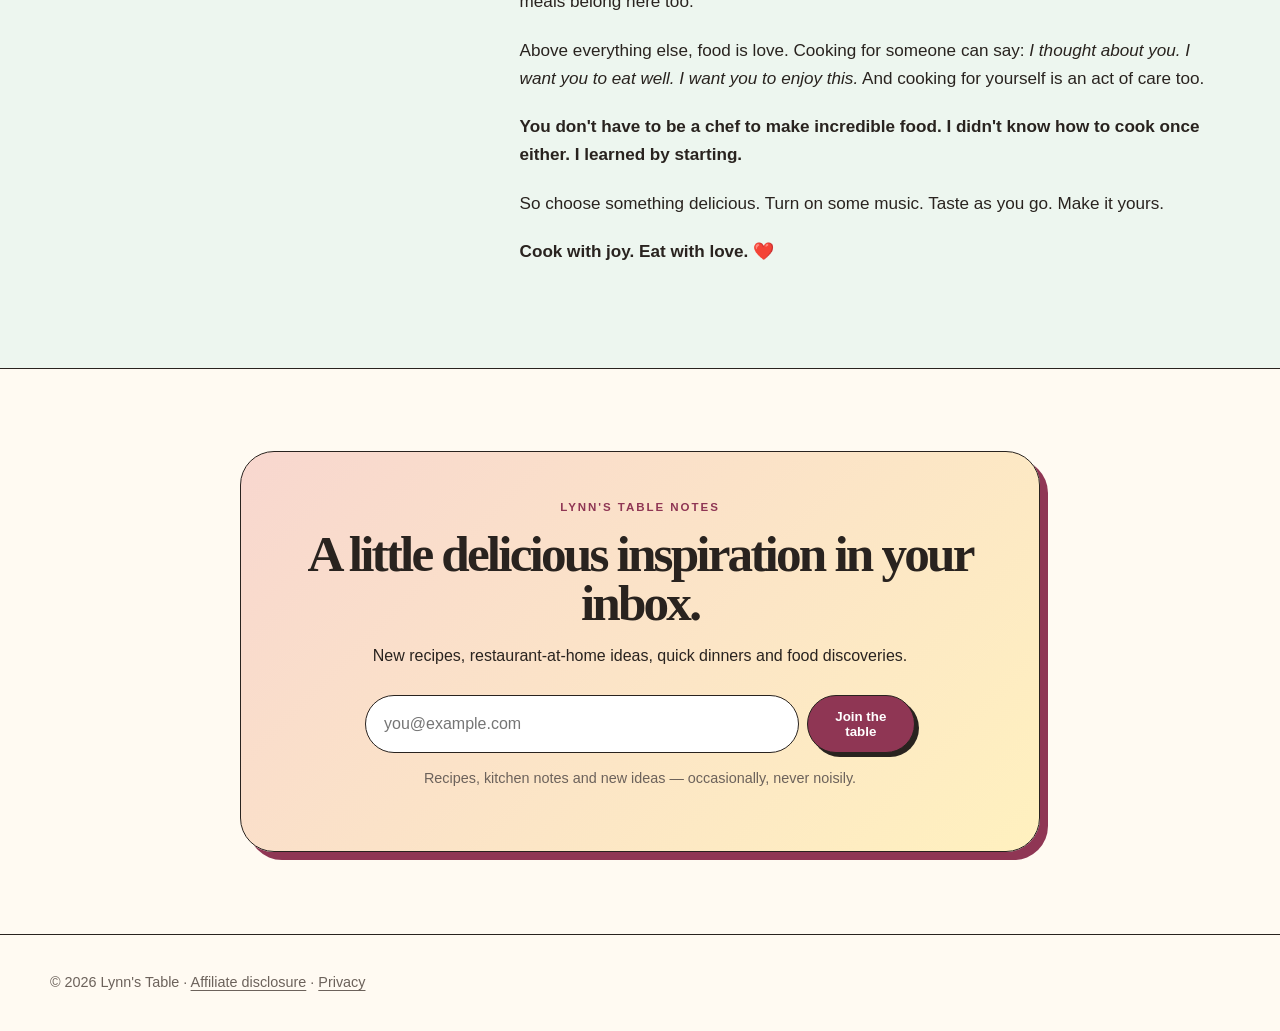
==== commit 6e67dc81: "Add files via upload" ====
--- a/index.html
+++ b/index.html
@@ -2,7 +2,7 @@
 <header class="hero"><div class="container hero-grid"><div><div class="eyebrow">Lynn's Table</div><h1>Cook with joy.<br>Eat with love.</h1><div class="hero-sub">Easy everyday meals · Restaurant-at-home</div><p class="lead">A curious home cook exploring flavours without borders — from Vietnamese comfort food to Italian, French, Chinese, Western and everything delicious in between.</p><div class="cta-row"><a class="btn primary" href="recipes.html">Find something delicious</a><a class="btn ghost" href="#story">Read my story</a></div></div><div class="hero-visual"><div class="hero-frame"><img src="hero-mussels-original.jpeg" alt="Steamed mussels in tomato and white wine sauce made by Lynn"></div><div class="hero-note">Steamed Mussels · Tomato & White Wine →</div></div></div></header>
 <section class="section alt"><div class="container"><div class="section-head"><div><div class="eyebrow">Two ways to cook</div><h2>Real life. Beautiful food.</h2></div></div><div class="grid-2"><div class="promise"><div class="icon">⚡</div><h3>Easy Everyday Meals</h3><p>Quick, practical and satisfying recipes for busy days — without giving up flavour, nourishment or joy.</p></div><div class="promise"><div class="icon">✨</div><h3>Restaurant-at-Home</h3><p>Beautiful plates for weekends, date nights and celebrations — impressive food made approachable.</p></div></div></div></section>
 <section class="section"><div class="container"><div class="feature-banner"><img src="mussels-clean-7.jpg" alt="Steamed mussels"><div class="feature-copy"><div class="eyebrow">New recipe</div><h2>Steamed Mussels in Tomato & White Wine Sauce</h2><p class="lead">Garlic, yellow onion, tomato, butter and white wine turn a pot of mussels into restaurant-at-home comfort in minutes.</p><div class="cta-row"><a class="btn coral" href="steamed-mussels.html">Get the recipe</a></div></div></div></div></section>
-<section class="section alt"><div class="container"><div class="section-head"><div><div class="eyebrow">From my kitchen</div><h2>Start here</h2></div><a href="recipes.html">All recipes →</a></div><div class="grid-3"><a class="card" href="steamed-mussels.html"><img src="mussels-clean-7.jpg" alt="Steamed mussels"><div class="card-body"><span class="tag">Restaurant-at-home</span><span class="tag">Seafood</span><h3>Tomato & White Wine Mussels</h3><p>A buttery, garlicky, tomato-wine broth you’ll want to mop up to the last drop.</p></div></a><a class="card" href="suon-rim.html"><img src="suon-rim-card.png" alt="Vietnamese Fish Sauce Braised Pork Ribs recipe card"><div class="card-body"><span class="tag">Vietnamese</span><span class="tag">Comfort</span><h3>Vietnamese Fish Sauce Braised Pork Ribs</h3><p class="vn-name" lang="vi">Sườn Rim Nước Mắm</p><p>Tender pork ribs braised in a savoury-sweet fish sauce glaze.</p></div></a><a class="card" href="pork-skewers.html"><img src="pork-skewers-start-here.jpeg" alt="Vietnamese pork skewers"><div class="card-body"><span class="tag">Vietnamese</span><span class="tag">BBQ</span><h3>Grilled Pork Skewers</h3><p>Lemongrass pork, a long marinade and a caramelized honey glaze.</p></div></a></div></div></section>
+<section class="section alt"><div class="container"><div class="section-head"><div><div class="eyebrow">From my kitchen</div><h2>Start here</h2></div><a href="recipes.html">All recipes →</a></div><div class="grid-3"><a class="card" href="pork-skewers.html"><img src="pork-skewers-start-here.jpeg" alt="Vietnamese pork skewers"><div class="card-body"><span class="tag">Vietnamese</span><span class="tag">BBQ</span><h3>Grilled Pork Skewers</h3><p>Lemongrass pork, a long marinade and a caramelized honey glaze.</p></div></a><a class="card" href="suon-rim.html"><img src="suon-rim-card.png" alt="Vietnamese Fish Sauce Braised Pork Ribs recipe card"><div class="card-body"><span class="tag">Vietnamese</span><span class="tag">Comfort</span><h3>Vietnamese Fish Sauce Braised Pork Ribs</h3><p class="vn-name" lang="vi">Sườn Rim Nước Mắm</p><p>Tender pork ribs braised in a savoury-sweet fish sauce glaze.</p></div></a><a class="card" href="steamed-mussels.html"><img src="mussels-clean-7.jpg" alt="Steamed mussels"><div class="card-body"><span class="tag">Restaurant-at-home</span><span class="tag">Seafood</span><h3>Tomato & White Wine Mussels</h3><p>A buttery, garlicky, tomato-wine broth you’ll want to mop up to the last drop.</p></div></a></div></div></section>
 <section class="section" id="world"><div class="container"><div class="eyebrow">Passport to my kitchen</div><h2>Explore the world through food.</h2><div class="world-grid"><div class="world-card">🇻🇳<strong>Vietnam</strong></div><div class="world-card">🇮🇹<strong>Italy</strong></div><div class="world-card">🇫🇷<strong>France</strong></div><div class="world-card">🇨🇳<strong>China</strong></div><div class="world-card">🌎<strong>No Borders</strong></div></div><div class="chips" style="margin-top:20px"><span class="chip">Comfort food</span><span class="chip">20-minute dinner</span><span class="chip">Healthy-ish</span><span class="chip">Date night</span><span class="chip">BBQ</span><span class="chip">Camping</span><span class="chip">Fusion</span></div></div></section>
 <section class="section alt" id="story"><div class="container story"><div class="story-sticky"><div class="eyebrow">My story</div><h2>I learned to cook by being curious.</h2><div class="quote">Cooking became my happy place — part creativity, part meditation, and one of my favourite ways to show love.</div></div><div class="story-copy"><p class="dropcap">I didn't grow up knowing how to cook. I'm not a trained chef, and most of the recipes here didn't begin with perfect measurements. They began with curiosity.</p><p>I simply love good food. I love discovering a dish at a restaurant and wondering, <em>Could I make this at home?</em> I love finding an ingredient I've never cooked with, trying a recipe, changing it, tasting it, getting it wrong sometimes, and trying again until it becomes something I genuinely love.</p><p>Somewhere along the way, cooking became much more than making dinner. When life is busy and my mind is full, chopping, stirring, smelling and tasting make everything slow down. For a little while, I'm simply there.</p><p>My kitchen doesn't have borders. I grew up with Vietnamese flavours at the table, but I also love Italian simplicity, French technique and elegance, Chinese and other Asian flavours, Western comfort food, and the unexpected dishes that happen when those worlds meet.</p><div class="callout"><strong>Restaurant-at-home doesn't have to mean complicated.</strong> A few good ingredients, one useful technique and a little care with presentation can turn an ordinary dinner into something special.</div><p>But real life isn't always a three-course meal. Sometimes we have twenty minutes. Sometimes we're tired. Sometimes dinner begins with whatever is left in the fridge. Those meals belong here too.</p><p>Above everything else, food is love. Cooking for someone can say: <em>I thought about you. I want you to eat well. I want you to enjoy this.</em> And cooking for yourself is an act of care too.</p><p><strong>You don't have to be a chef to make incredible food. I didn't know how to cook once either. I learned by starting.</strong></p><p>So choose something delicious. Turn on some music. Taste as you go. Make it yours.</p><p><strong>Cook with joy. Eat with love. ❤️</strong></p></div></div></section>
 <section class="section" id="newsletter"><div class="container newsletter"><div class="eyebrow">Lynn's Table Notes</div><h2>A little delicious inspiration in your inbox.</h2><p>New recipes, restaurant-at-home ideas, quick dinners and food discoveries.</p><form id="newsletterForm"><input type="email" placeholder="you@example.com" required><button class="btn primary" type="submit">Join the table</button></form><p class="note">Recipes, kitchen notes and new ideas — occasionally, never noisily.</p></div></section>
--- a/style.css
+++ b/style.css
@@ -276,3 +276,10 @@
   .hero .cta-row .btn{padding:11px 12px;font-size:.82rem}
   .hero-sub{font-size:.84rem}
 }
+
+/* V5.4.3 — Start Here skewers card polish */
+.card img[src="pork-skewers-start-here.jpeg"]{
+  object-fit:cover;
+  object-position:50% 72%;
+  filter:saturate(1.10) contrast(1.045) brightness(1.02);
+}
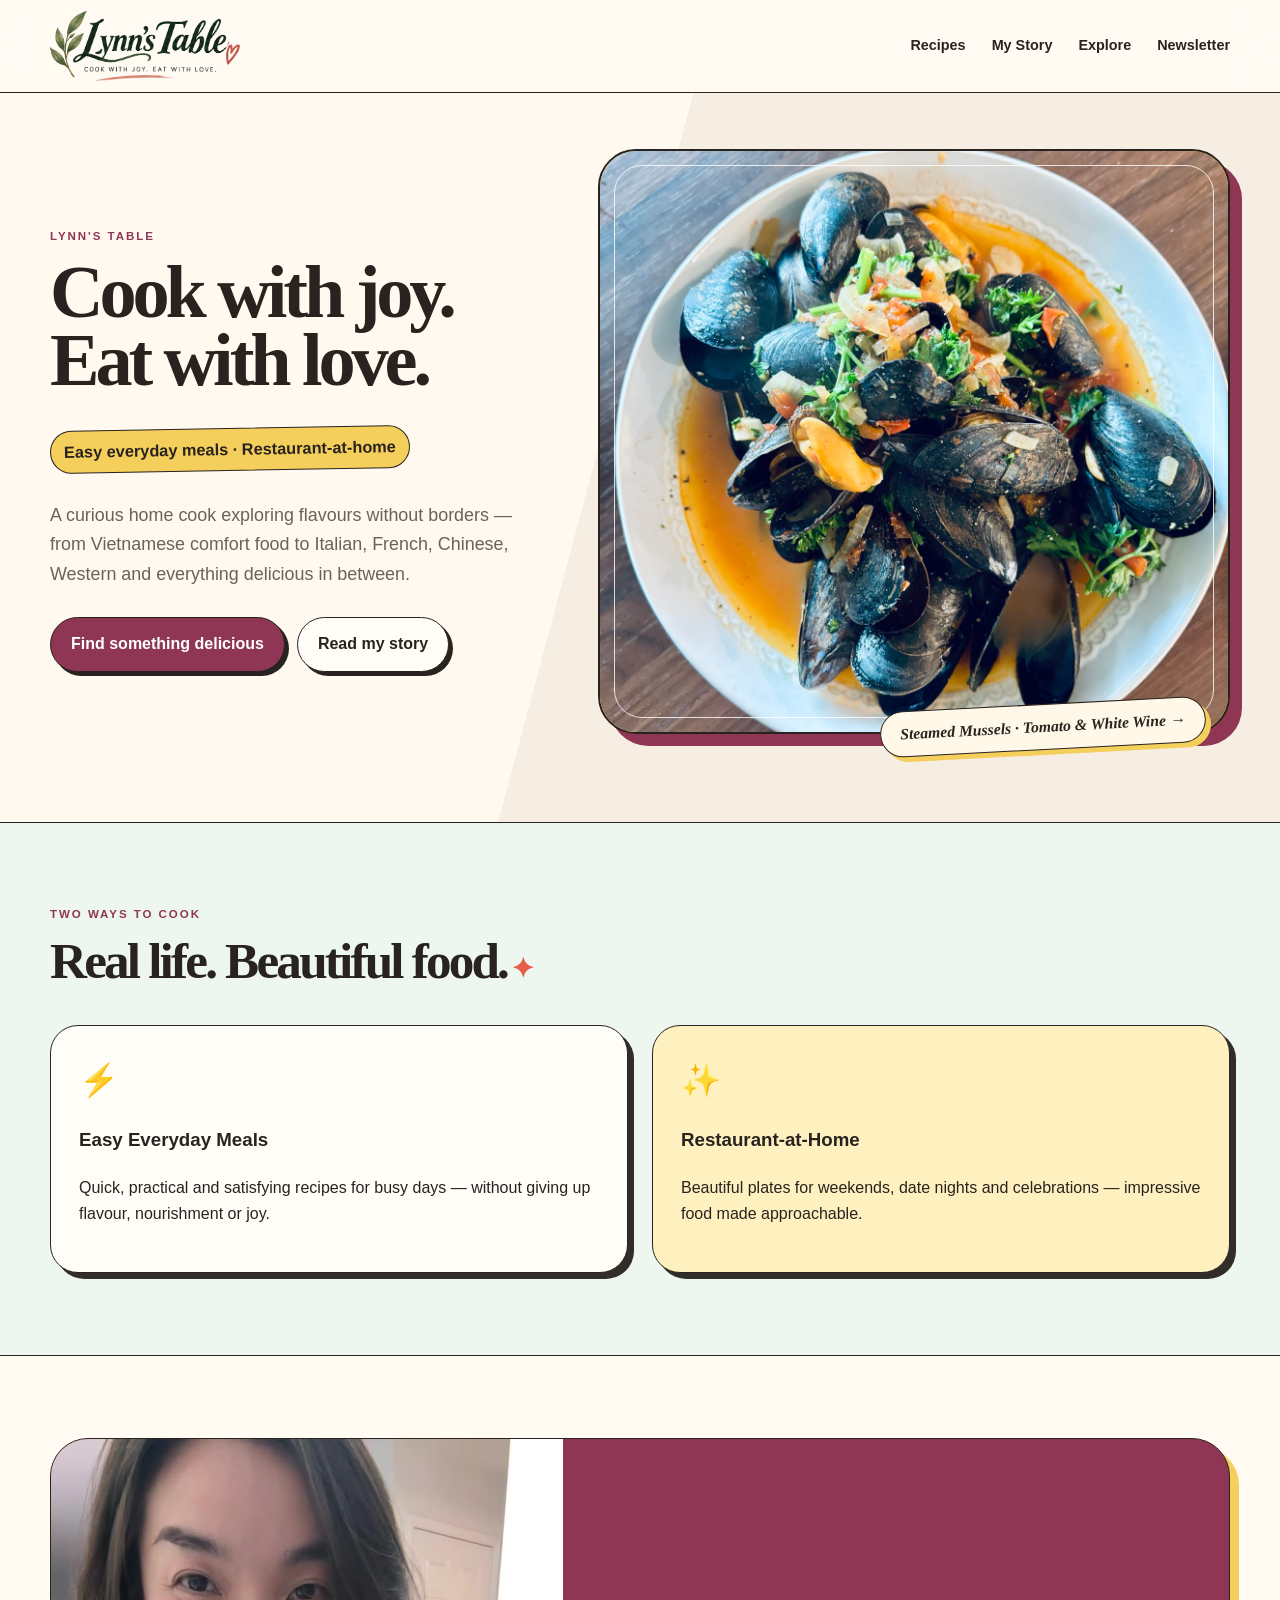
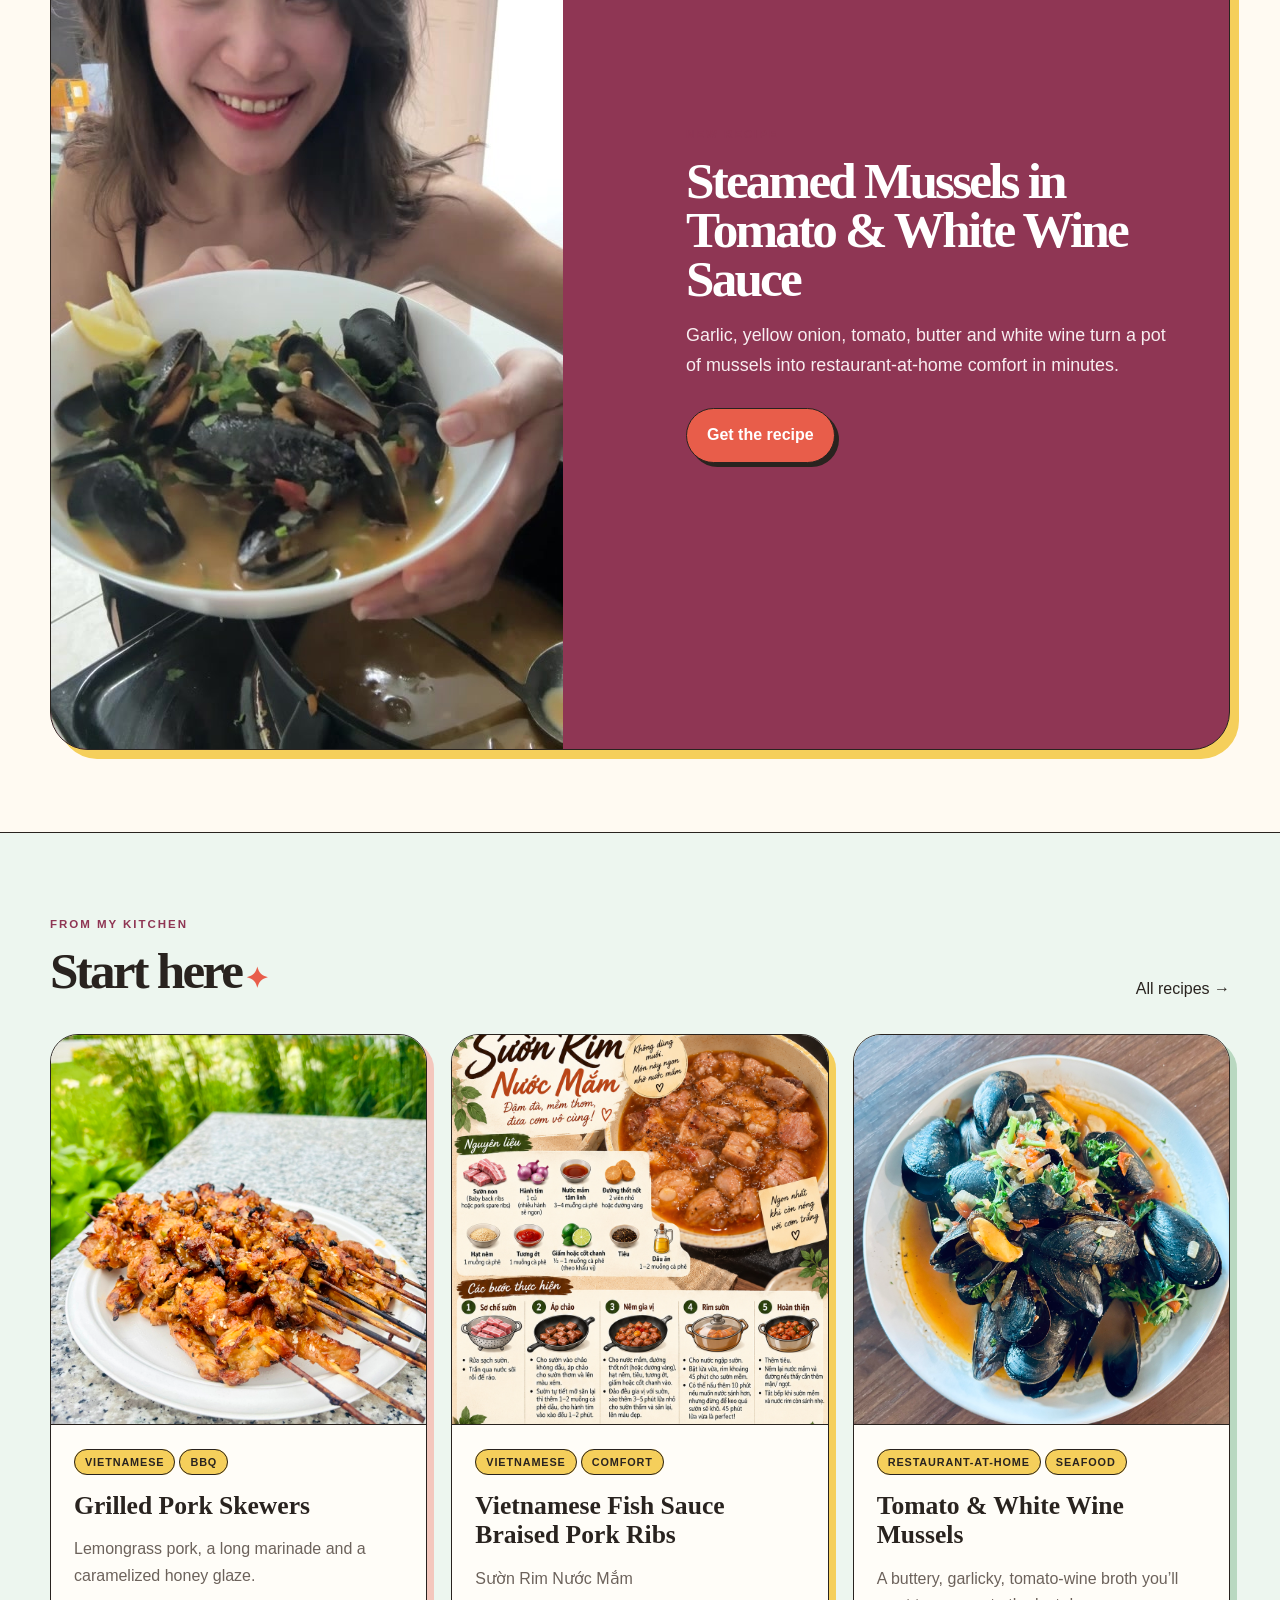
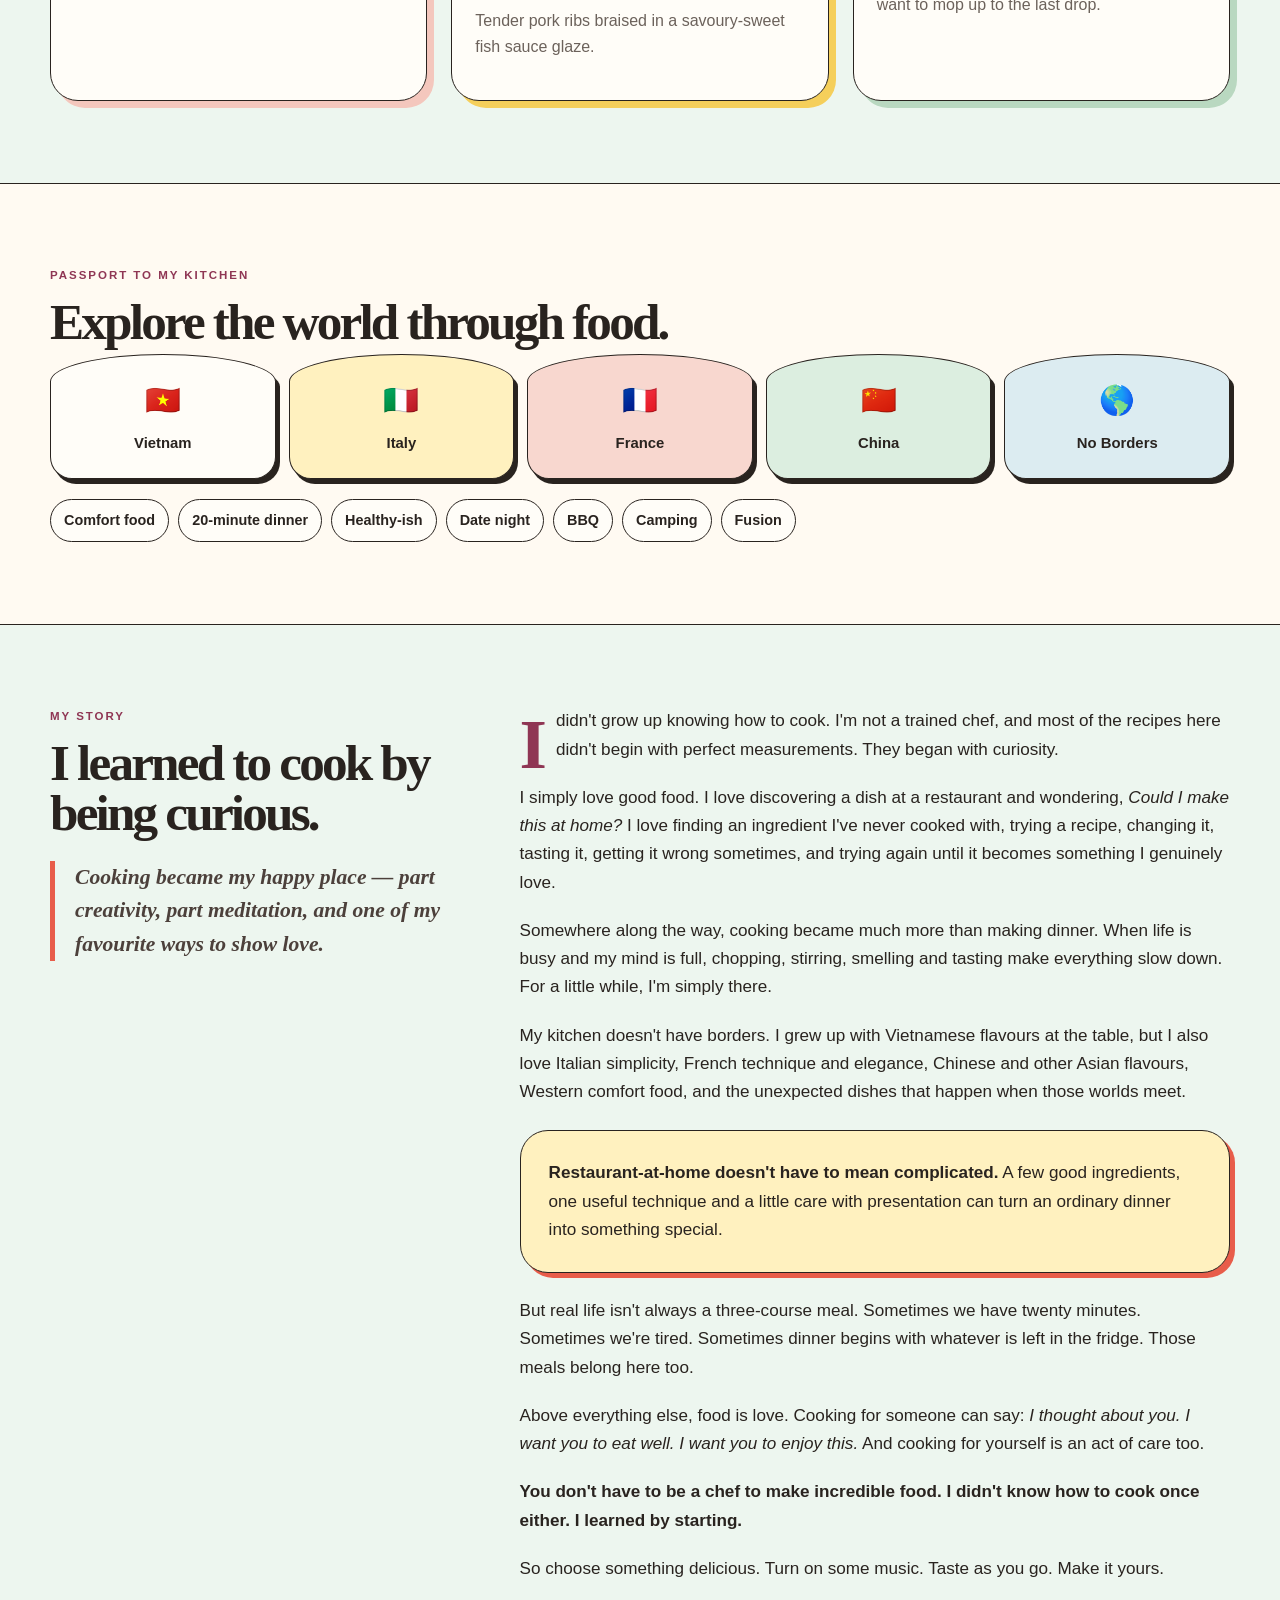
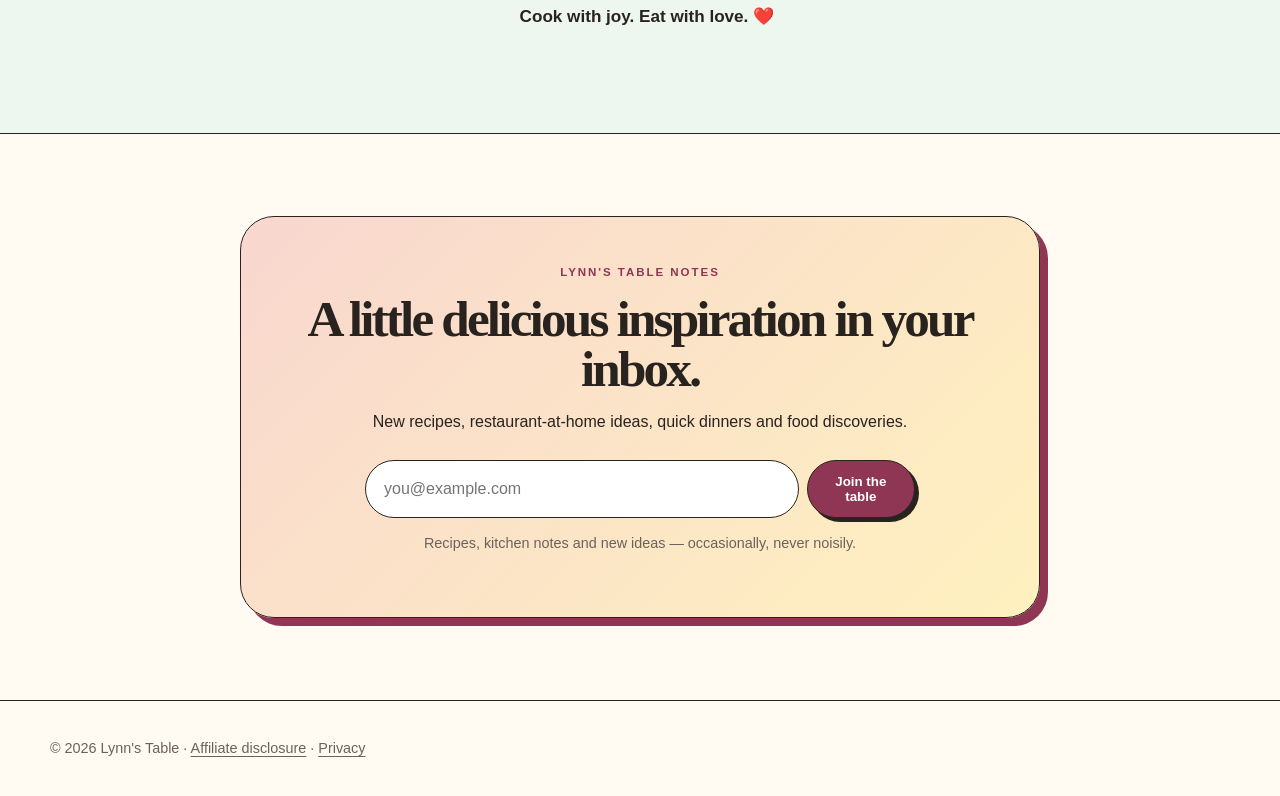
==== commit 65998e2c: "Add files via upload" ====
--- a/index.html
+++ b/index.html
@@ -2,7 +2,7 @@
 <header class="hero"><div class="container hero-grid"><div><div class="eyebrow">Lynn's Table</div><h1>Cook with joy.<br>Eat with love.</h1><div class="hero-sub">Easy everyday meals · Restaurant-at-home</div><p class="lead">A curious home cook exploring flavours without borders — from Vietnamese comfort food to Italian, French, Chinese, Western and everything delicious in between.</p><div class="cta-row"><a class="btn primary" href="recipes.html">Find something delicious</a><a class="btn ghost" href="#story">Read my story</a></div></div><div class="hero-visual"><div class="hero-frame"><img src="hero-mussels-original.jpeg" alt="Steamed mussels in tomato and white wine sauce made by Lynn"></div><div class="hero-note">Steamed Mussels · Tomato & White Wine →</div></div></div></header>
 <section class="section alt"><div class="container"><div class="section-head"><div><div class="eyebrow">Two ways to cook</div><h2>Real life. Beautiful food.</h2></div></div><div class="grid-2"><div class="promise"><div class="icon">⚡</div><h3>Easy Everyday Meals</h3><p>Quick, practical and satisfying recipes for busy days — without giving up flavour, nourishment or joy.</p></div><div class="promise"><div class="icon">✨</div><h3>Restaurant-at-Home</h3><p>Beautiful plates for weekends, date nights and celebrations — impressive food made approachable.</p></div></div></div></section>
 <section class="section"><div class="container"><div class="feature-banner"><img src="mussels-clean-7.jpg" alt="Steamed mussels"><div class="feature-copy"><div class="eyebrow">New recipe</div><h2>Steamed Mussels in Tomato & White Wine Sauce</h2><p class="lead">Garlic, yellow onion, tomato, butter and white wine turn a pot of mussels into restaurant-at-home comfort in minutes.</p><div class="cta-row"><a class="btn coral" href="steamed-mussels.html">Get the recipe</a></div></div></div></div></section>
-<section class="section alt"><div class="container"><div class="section-head"><div><div class="eyebrow">From my kitchen</div><h2>Start here</h2></div><a href="recipes.html">All recipes →</a></div><div class="grid-3"><a class="card" href="pork-skewers.html"><img src="pork-skewers-start-here.jpeg" alt="Vietnamese pork skewers"><div class="card-body"><span class="tag">Vietnamese</span><span class="tag">BBQ</span><h3>Grilled Pork Skewers</h3><p>Lemongrass pork, a long marinade and a caramelized honey glaze.</p></div></a><a class="card" href="suon-rim.html"><img src="suon-rim-card.png" alt="Vietnamese Fish Sauce Braised Pork Ribs recipe card"><div class="card-body"><span class="tag">Vietnamese</span><span class="tag">Comfort</span><h3>Vietnamese Fish Sauce Braised Pork Ribs</h3><p class="vn-name" lang="vi">Sườn Rim Nước Mắm</p><p>Tender pork ribs braised in a savoury-sweet fish sauce glaze.</p></div></a><a class="card" href="steamed-mussels.html"><img src="mussels-clean-7.jpg" alt="Steamed mussels"><div class="card-body"><span class="tag">Restaurant-at-home</span><span class="tag">Seafood</span><h3>Tomato & White Wine Mussels</h3><p>A buttery, garlicky, tomato-wine broth you’ll want to mop up to the last drop.</p></div></a></div></div></section>
+<section class="section alt"><div class="container"><div class="section-head"><div><div class="eyebrow">From my kitchen</div><h2>Start here</h2></div><a href="recipes.html">All recipes →</a></div><div class="grid-3"><a class="card" href="pork-skewers.html"><img src="pork-skewers-start-here.jpeg" alt="Vietnamese pork skewers"><div class="card-body"><span class="tag">Vietnamese</span><span class="tag">BBQ</span><h3>Grilled Pork Skewers</h3><p>Lemongrass pork, a long marinade and a caramelized honey glaze.</p></div></a><a class="card" href="suon-rim.html"><img src="suon-rim-card.png" alt="Vietnamese Fish Sauce Braised Pork Ribs recipe card"><div class="card-body"><span class="tag">Vietnamese</span><span class="tag">Comfort</span><h3>Vietnamese Fish Sauce Braised Pork Ribs</h3><p class="vn-name" lang="vi">Sườn Rim Nước Mắm</p><p>Tender pork ribs braised in a savoury-sweet fish sauce glaze.</p></div></a><a class="card" href="steamed-mussels.html"><img src="hero-mussels-original.jpeg" alt="Steamed mussels in tomato and white wine sauce"><div class="card-body"><span class="tag">Restaurant-at-home</span><span class="tag">Seafood</span><h3>Tomato & White Wine Mussels</h3><p>A buttery, garlicky, tomato-wine broth you’ll want to mop up to the last drop.</p></div></a></div></div></section>
 <section class="section" id="world"><div class="container"><div class="eyebrow">Passport to my kitchen</div><h2>Explore the world through food.</h2><div class="world-grid"><div class="world-card">🇻🇳<strong>Vietnam</strong></div><div class="world-card">🇮🇹<strong>Italy</strong></div><div class="world-card">🇫🇷<strong>France</strong></div><div class="world-card">🇨🇳<strong>China</strong></div><div class="world-card">🌎<strong>No Borders</strong></div></div><div class="chips" style="margin-top:20px"><span class="chip">Comfort food</span><span class="chip">20-minute dinner</span><span class="chip">Healthy-ish</span><span class="chip">Date night</span><span class="chip">BBQ</span><span class="chip">Camping</span><span class="chip">Fusion</span></div></div></section>
 <section class="section alt" id="story"><div class="container story"><div class="story-sticky"><div class="eyebrow">My story</div><h2>I learned to cook by being curious.</h2><div class="quote">Cooking became my happy place — part creativity, part meditation, and one of my favourite ways to show love.</div></div><div class="story-copy"><p class="dropcap">I didn't grow up knowing how to cook. I'm not a trained chef, and most of the recipes here didn't begin with perfect measurements. They began with curiosity.</p><p>I simply love good food. I love discovering a dish at a restaurant and wondering, <em>Could I make this at home?</em> I love finding an ingredient I've never cooked with, trying a recipe, changing it, tasting it, getting it wrong sometimes, and trying again until it becomes something I genuinely love.</p><p>Somewhere along the way, cooking became much more than making dinner. When life is busy and my mind is full, chopping, stirring, smelling and tasting make everything slow down. For a little while, I'm simply there.</p><p>My kitchen doesn't have borders. I grew up with Vietnamese flavours at the table, but I also love Italian simplicity, French technique and elegance, Chinese and other Asian flavours, Western comfort food, and the unexpected dishes that happen when those worlds meet.</p><div class="callout"><strong>Restaurant-at-home doesn't have to mean complicated.</strong> A few good ingredients, one useful technique and a little care with presentation can turn an ordinary dinner into something special.</div><p>But real life isn't always a three-course meal. Sometimes we have twenty minutes. Sometimes we're tired. Sometimes dinner begins with whatever is left in the fridge. Those meals belong here too.</p><p>Above everything else, food is love. Cooking for someone can say: <em>I thought about you. I want you to eat well. I want you to enjoy this.</em> And cooking for yourself is an act of care too.</p><p><strong>You don't have to be a chef to make incredible food. I didn't know how to cook once either. I learned by starting.</strong></p><p>So choose something delicious. Turn on some music. Taste as you go. Make it yours.</p><p><strong>Cook with joy. Eat with love. ❤️</strong></p></div></div></section>
 <section class="section" id="newsletter"><div class="container newsletter"><div class="eyebrow">Lynn's Table Notes</div><h2>A little delicious inspiration in your inbox.</h2><p>New recipes, restaurant-at-home ideas, quick dinners and food discoveries.</p><form id="newsletterForm"><input type="email" placeholder="you@example.com" required><button class="btn primary" type="submit">Join the table</button></form><p class="note">Recipes, kitchen notes and new ideas — occasionally, never noisily.</p></div></section>
--- a/style.css
+++ b/style.css
@@ -283,3 +283,65 @@
   object-position:50% 72%;
   filter:saturate(1.10) contrast(1.045) brightness(1.02);
 }
+
+
+/* V5.4.4 — final homepage QA polish */
+
+/* Keep the homepage hero balanced on narrower desktop/laptop widths.
+   This prevents the forced <br> headline from becoming four visual lines. */
+@media (min-width:851px) and (max-width:1250px){
+  .hero-grid{
+    grid-template-columns:minmax(0,1.02fr) minmax(0,.98fr);
+    gap:38px;
+  }
+  .hero h1{
+    font-size:clamp(3.35rem,5.35vw,4.75rem);
+    line-height:.94;
+    letter-spacing:-.05em;
+  }
+  .hero .lead{font-size:1rem;line-height:1.55}
+  .hero-sub{font-size:.92rem}
+  .hero-frame{aspect-ratio:1.02/1}
+}
+
+/* Start Here: make all three cards feel intentionally matched rather than
+   inheriting the tall infographic's natural image height. */
+.grid-3{
+  align-items:stretch;
+}
+.grid-3 .card{
+  display:flex;
+  flex-direction:column;
+  height:100%;
+}
+.grid-3 .card img{
+  width:100%;
+  height:390px;
+  aspect-ratio:auto;
+  object-fit:cover;
+  object-position:center;
+  border-bottom:1.5px solid var(--ink);
+}
+.grid-3 .card[href="suon-rim.html"] img{
+  object-fit:cover;
+  object-position:center 17%;
+}
+.grid-3 .card[href="pork-skewers.html"] img{
+  object-position:50% 68%;
+  filter:saturate(1.10) contrast(1.045) brightness(1.02);
+}
+.grid-3 .card[href="steamed-mussels.html"] img{
+  object-position:center 50%;
+}
+.grid-3 .card-body{
+  flex:1;
+}
+
+/* At tablet/mobile widths, retain the readable single-card flow. */
+@media(max-width:850px){
+  .grid-3 .card{height:auto}
+  .grid-3 .card img{height:min(62vw,420px)}
+}
+@media(max-width:620px){
+  .grid-3 .card img{height:68vw;max-height:360px}
+}
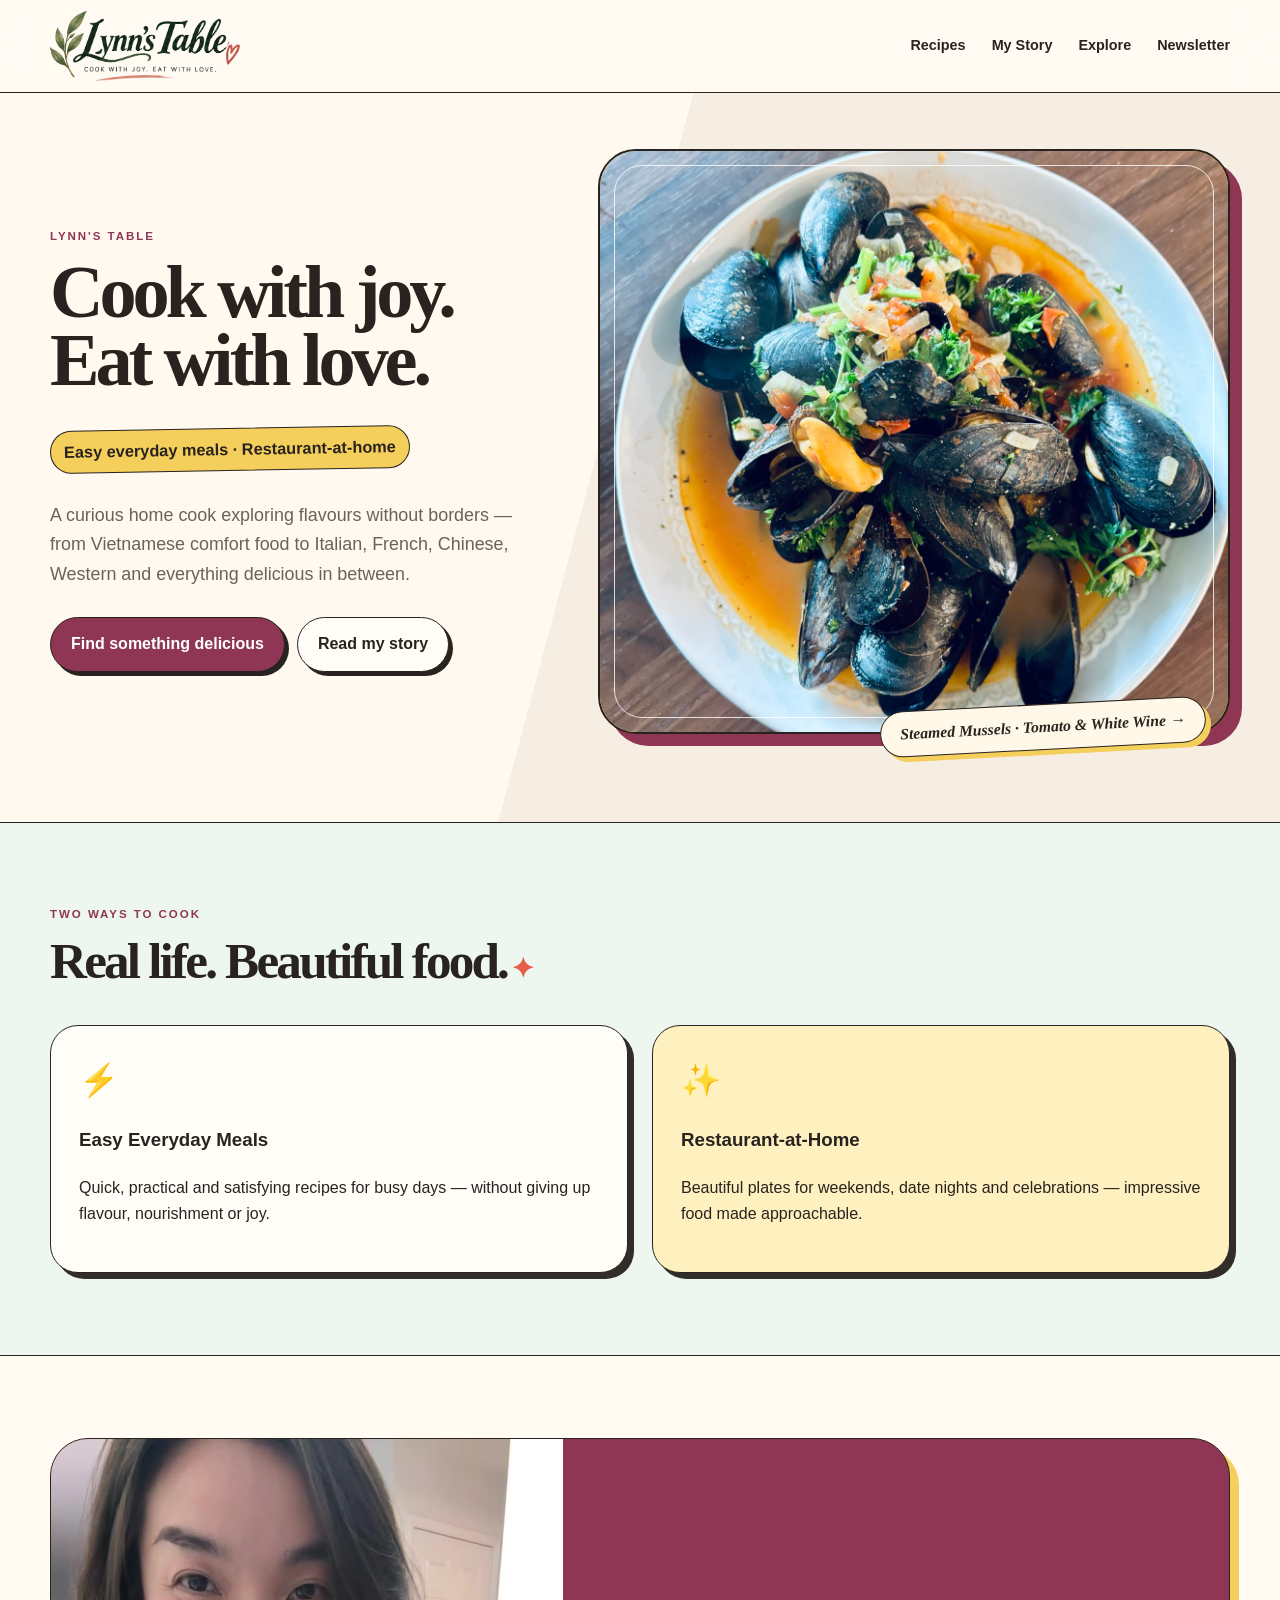
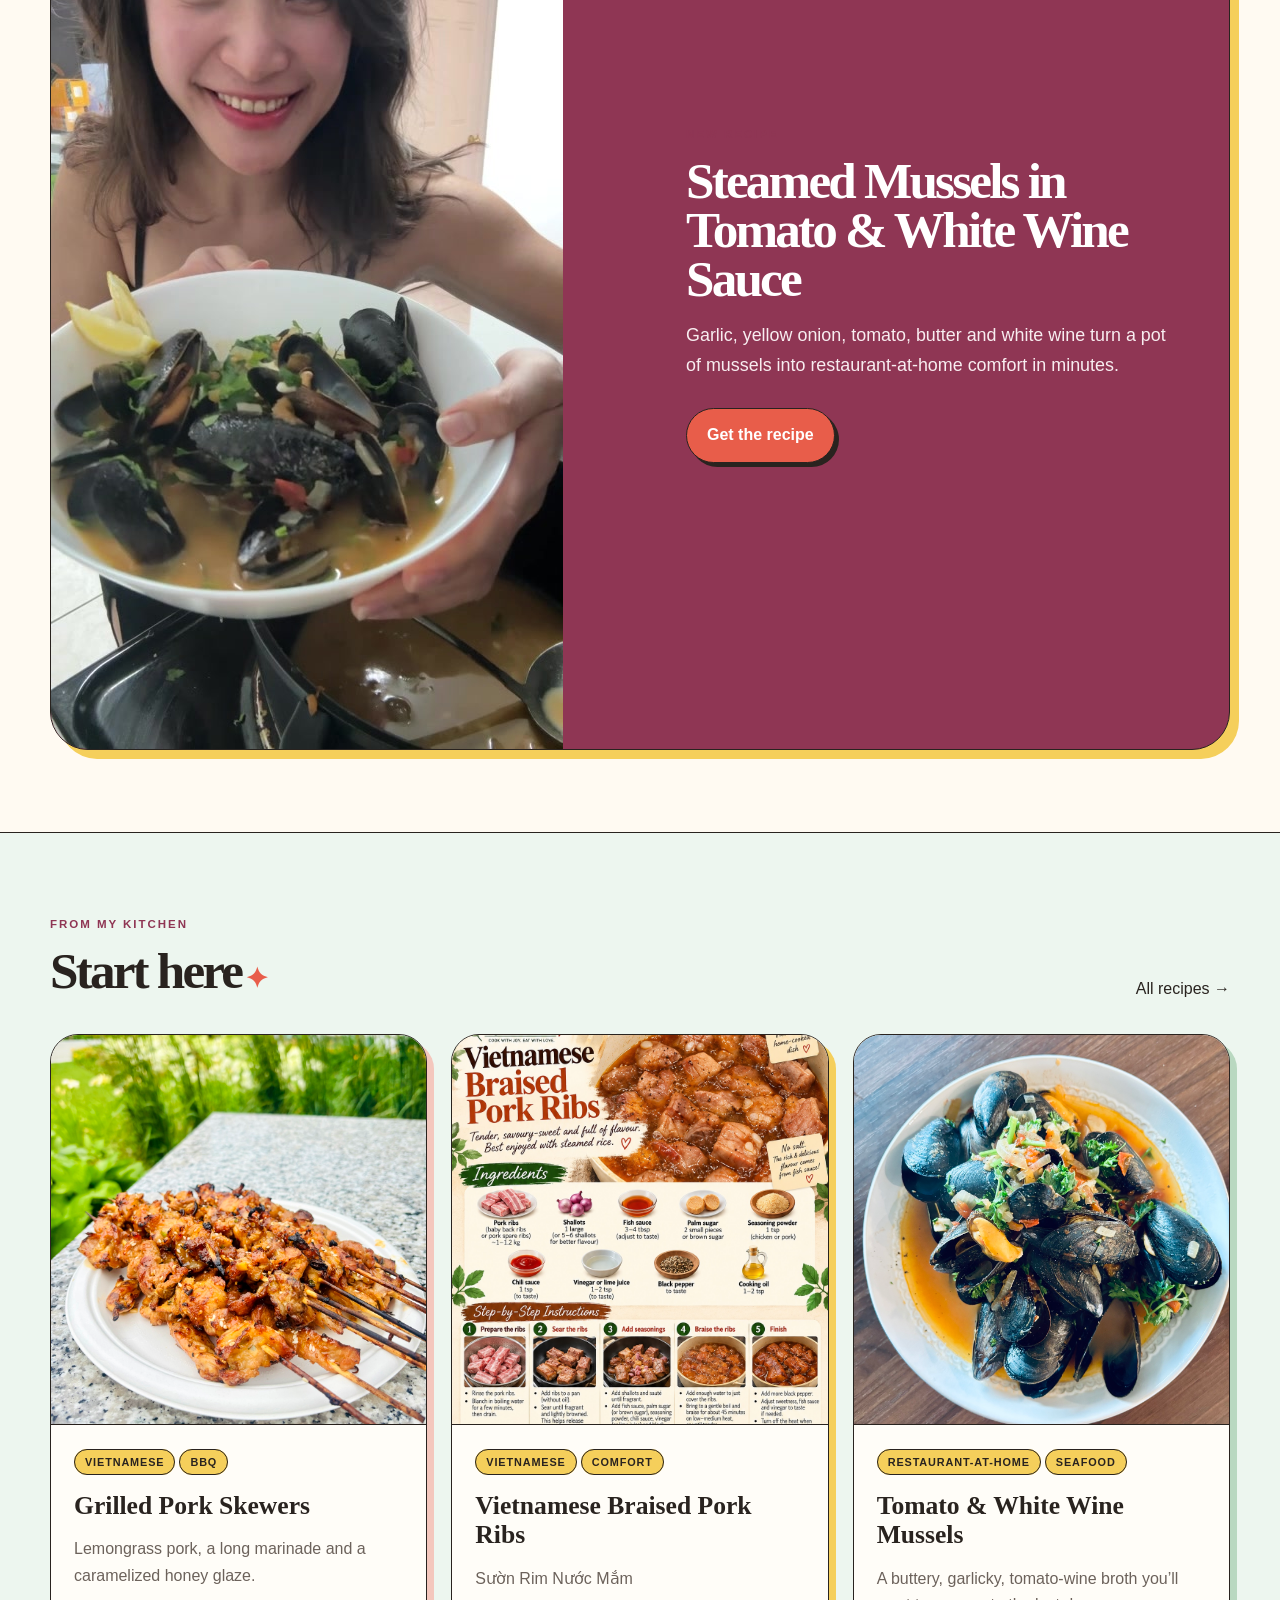
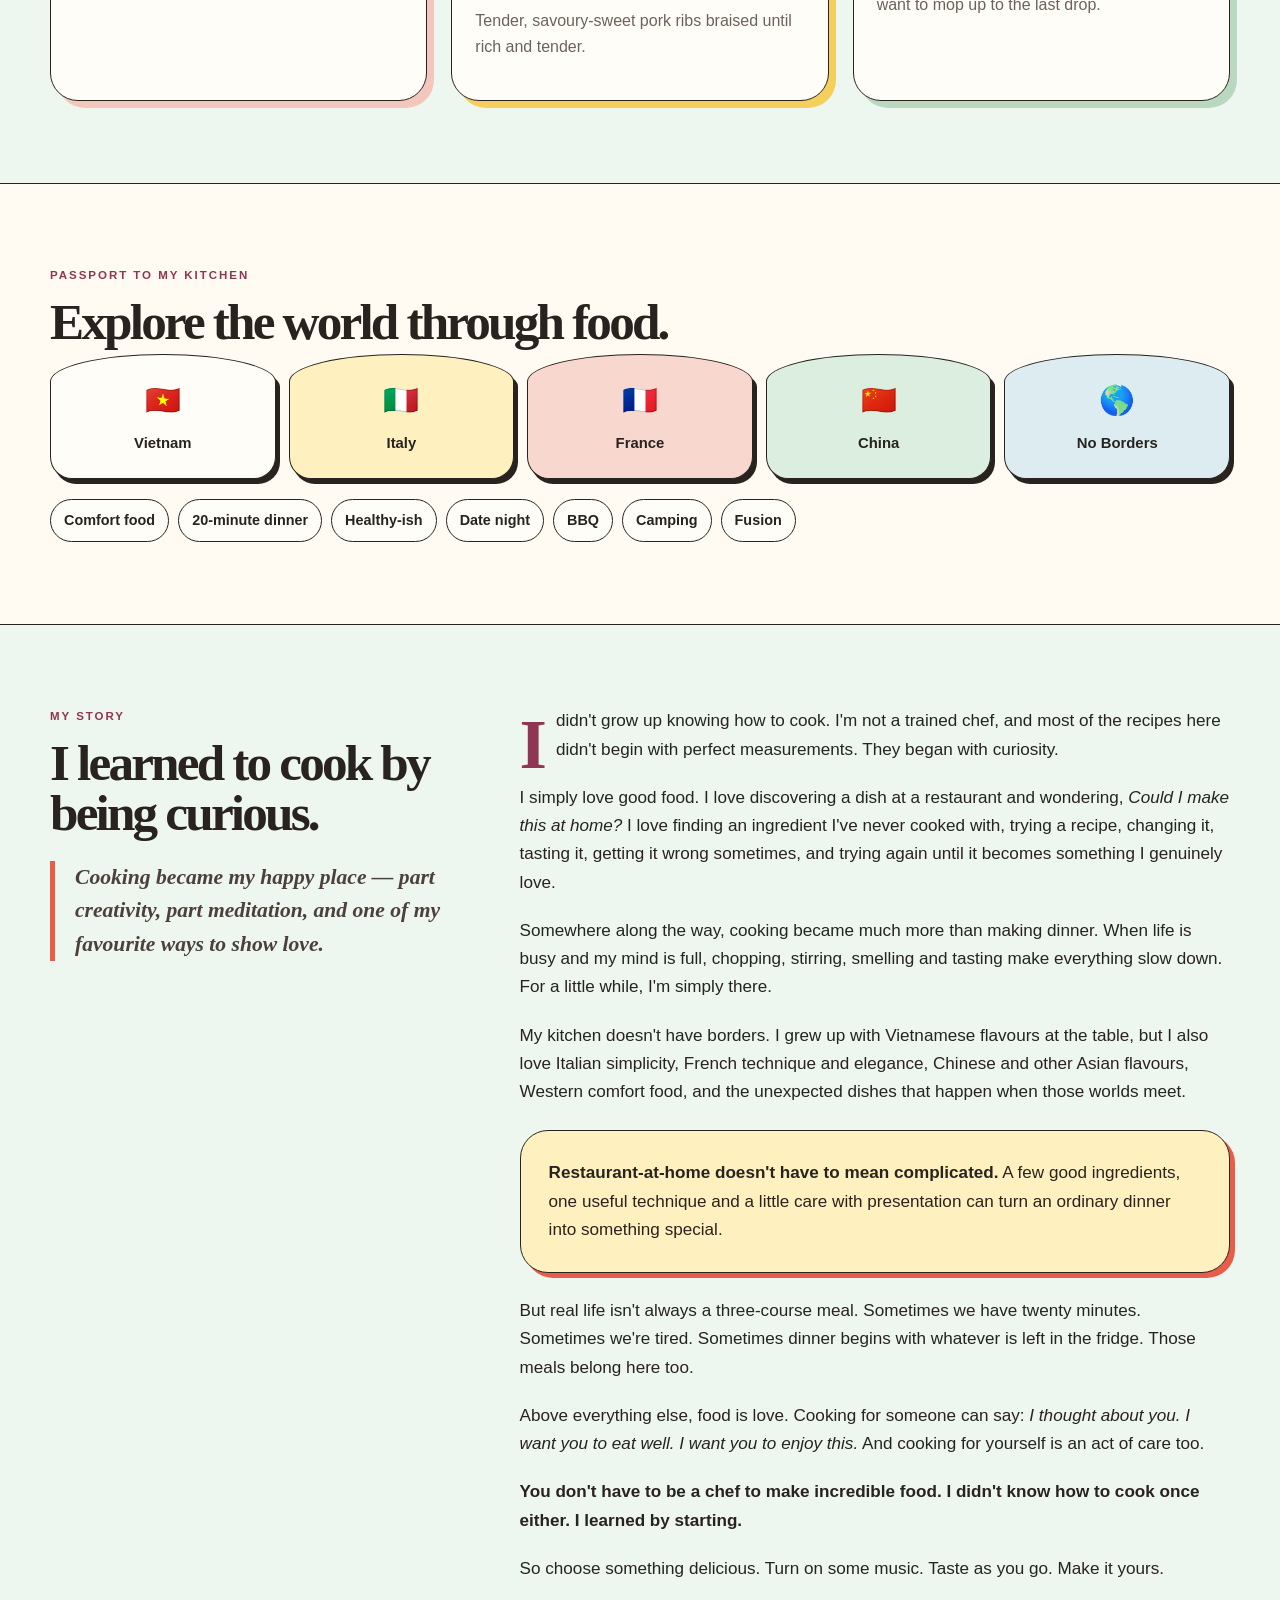
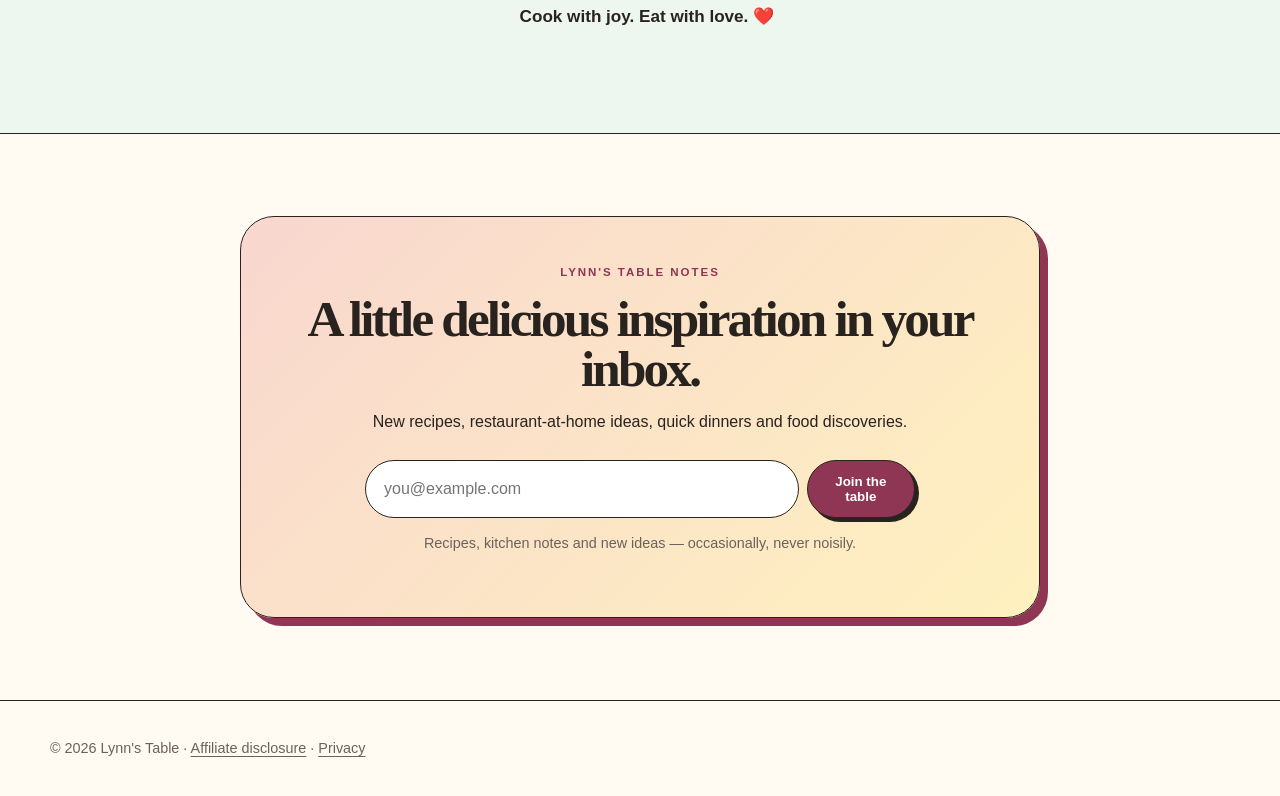
==== commit 3aaa9bca: "Add files via upload" ====
--- a/index.html
+++ b/index.html
@@ -2,7 +2,7 @@
 <header class="hero"><div class="container hero-grid"><div><div class="eyebrow">Lynn's Table</div><h1>Cook with joy.<br>Eat with love.</h1><div class="hero-sub">Easy everyday meals · Restaurant-at-home</div><p class="lead">A curious home cook exploring flavours without borders — from Vietnamese comfort food to Italian, French, Chinese, Western and everything delicious in between.</p><div class="cta-row"><a class="btn primary" href="recipes.html">Find something delicious</a><a class="btn ghost" href="#story">Read my story</a></div></div><div class="hero-visual"><div class="hero-frame"><img src="hero-mussels-original.jpeg" alt="Steamed mussels in tomato and white wine sauce made by Lynn"></div><div class="hero-note">Steamed Mussels · Tomato & White Wine →</div></div></div></header>
 <section class="section alt"><div class="container"><div class="section-head"><div><div class="eyebrow">Two ways to cook</div><h2>Real life. Beautiful food.</h2></div></div><div class="grid-2"><div class="promise"><div class="icon">⚡</div><h3>Easy Everyday Meals</h3><p>Quick, practical and satisfying recipes for busy days — without giving up flavour, nourishment or joy.</p></div><div class="promise"><div class="icon">✨</div><h3>Restaurant-at-Home</h3><p>Beautiful plates for weekends, date nights and celebrations — impressive food made approachable.</p></div></div></div></section>
 <section class="section"><div class="container"><div class="feature-banner"><img src="mussels-clean-7.jpg" alt="Steamed mussels"><div class="feature-copy"><div class="eyebrow">New recipe</div><h2>Steamed Mussels in Tomato & White Wine Sauce</h2><p class="lead">Garlic, yellow onion, tomato, butter and white wine turn a pot of mussels into restaurant-at-home comfort in minutes.</p><div class="cta-row"><a class="btn coral" href="steamed-mussels.html">Get the recipe</a></div></div></div></div></section>
-<section class="section alt"><div class="container"><div class="section-head"><div><div class="eyebrow">From my kitchen</div><h2>Start here</h2></div><a href="recipes.html">All recipes →</a></div><div class="grid-3"><a class="card" href="pork-skewers.html"><img src="pork-skewers-start-here.jpeg" alt="Vietnamese pork skewers"><div class="card-body"><span class="tag">Vietnamese</span><span class="tag">BBQ</span><h3>Grilled Pork Skewers</h3><p>Lemongrass pork, a long marinade and a caramelized honey glaze.</p></div></a><a class="card" href="suon-rim.html"><img src="suon-rim-card.png" alt="Vietnamese Fish Sauce Braised Pork Ribs recipe card"><div class="card-body"><span class="tag">Vietnamese</span><span class="tag">Comfort</span><h3>Vietnamese Fish Sauce Braised Pork Ribs</h3><p class="vn-name" lang="vi">Sườn Rim Nước Mắm</p><p>Tender pork ribs braised in a savoury-sweet fish sauce glaze.</p></div></a><a class="card" href="steamed-mussels.html"><img src="hero-mussels-original.jpeg" alt="Steamed mussels in tomato and white wine sauce"><div class="card-body"><span class="tag">Restaurant-at-home</span><span class="tag">Seafood</span><h3>Tomato & White Wine Mussels</h3><p>A buttery, garlicky, tomato-wine broth you’ll want to mop up to the last drop.</p></div></a></div></div></section>
+<section class="section alt"><div class="container"><div class="section-head"><div><div class="eyebrow">From my kitchen</div><h2>Start here</h2></div><a href="recipes.html">All recipes →</a></div><div class="grid-3"><a class="card" href="pork-skewers.html"><img src="pork-skewers-start-here.jpeg" alt="Vietnamese pork skewers"><div class="card-body"><span class="tag">Vietnamese</span><span class="tag">BBQ</span><h3>Grilled Pork Skewers</h3><p>Lemongrass pork, a long marinade and a caramelized honey glaze.</p></div></a><a class="card" href="suon-rim.html"><img src="suon-rim-card-en.jpg" alt="Vietnamese Braised Pork Ribs recipe card"><div class="card-body"><span class="tag">Vietnamese</span><span class="tag">Comfort</span><h3>Vietnamese Braised Pork Ribs</h3><p class="vn-name" lang="vi">Sườn Rim Nước Mắm</p><p>Tender, savoury-sweet pork ribs braised until rich and tender.</p></div></a><a class="card" href="steamed-mussels.html"><img src="hero-mussels-original.jpeg" alt="Steamed mussels in tomato and white wine sauce"><div class="card-body"><span class="tag">Restaurant-at-home</span><span class="tag">Seafood</span><h3>Tomato & White Wine Mussels</h3><p>A buttery, garlicky, tomato-wine broth you’ll want to mop up to the last drop.</p></div></a></div></div></section>
 <section class="section" id="world"><div class="container"><div class="eyebrow">Passport to my kitchen</div><h2>Explore the world through food.</h2><div class="world-grid"><div class="world-card">🇻🇳<strong>Vietnam</strong></div><div class="world-card">🇮🇹<strong>Italy</strong></div><div class="world-card">🇫🇷<strong>France</strong></div><div class="world-card">🇨🇳<strong>China</strong></div><div class="world-card">🌎<strong>No Borders</strong></div></div><div class="chips" style="margin-top:20px"><span class="chip">Comfort food</span><span class="chip">20-minute dinner</span><span class="chip">Healthy-ish</span><span class="chip">Date night</span><span class="chip">BBQ</span><span class="chip">Camping</span><span class="chip">Fusion</span></div></div></section>
 <section class="section alt" id="story"><div class="container story"><div class="story-sticky"><div class="eyebrow">My story</div><h2>I learned to cook by being curious.</h2><div class="quote">Cooking became my happy place — part creativity, part meditation, and one of my favourite ways to show love.</div></div><div class="story-copy"><p class="dropcap">I didn't grow up knowing how to cook. I'm not a trained chef, and most of the recipes here didn't begin with perfect measurements. They began with curiosity.</p><p>I simply love good food. I love discovering a dish at a restaurant and wondering, <em>Could I make this at home?</em> I love finding an ingredient I've never cooked with, trying a recipe, changing it, tasting it, getting it wrong sometimes, and trying again until it becomes something I genuinely love.</p><p>Somewhere along the way, cooking became much more than making dinner. When life is busy and my mind is full, chopping, stirring, smelling and tasting make everything slow down. For a little while, I'm simply there.</p><p>My kitchen doesn't have borders. I grew up with Vietnamese flavours at the table, but I also love Italian simplicity, French technique and elegance, Chinese and other Asian flavours, Western comfort food, and the unexpected dishes that happen when those worlds meet.</p><div class="callout"><strong>Restaurant-at-home doesn't have to mean complicated.</strong> A few good ingredients, one useful technique and a little care with presentation can turn an ordinary dinner into something special.</div><p>But real life isn't always a three-course meal. Sometimes we have twenty minutes. Sometimes we're tired. Sometimes dinner begins with whatever is left in the fridge. Those meals belong here too.</p><p>Above everything else, food is love. Cooking for someone can say: <em>I thought about you. I want you to eat well. I want you to enjoy this.</em> And cooking for yourself is an act of care too.</p><p><strong>You don't have to be a chef to make incredible food. I didn't know how to cook once either. I learned by starting.</strong></p><p>So choose something delicious. Turn on some music. Taste as you go. Make it yours.</p><p><strong>Cook with joy. Eat with love. ❤️</strong></p></div></div></section>
 <section class="section" id="newsletter"><div class="container newsletter"><div class="eyebrow">Lynn's Table Notes</div><h2>A little delicious inspiration in your inbox.</h2><p>New recipes, restaurant-at-home ideas, quick dinners and food discoveries.</p><form id="newsletterForm"><input type="email" placeholder="you@example.com" required><button class="btn primary" type="submit">Join the table</button></form><p class="note">Recipes, kitchen notes and new ideas — occasionally, never noisily.</p></div></section>
